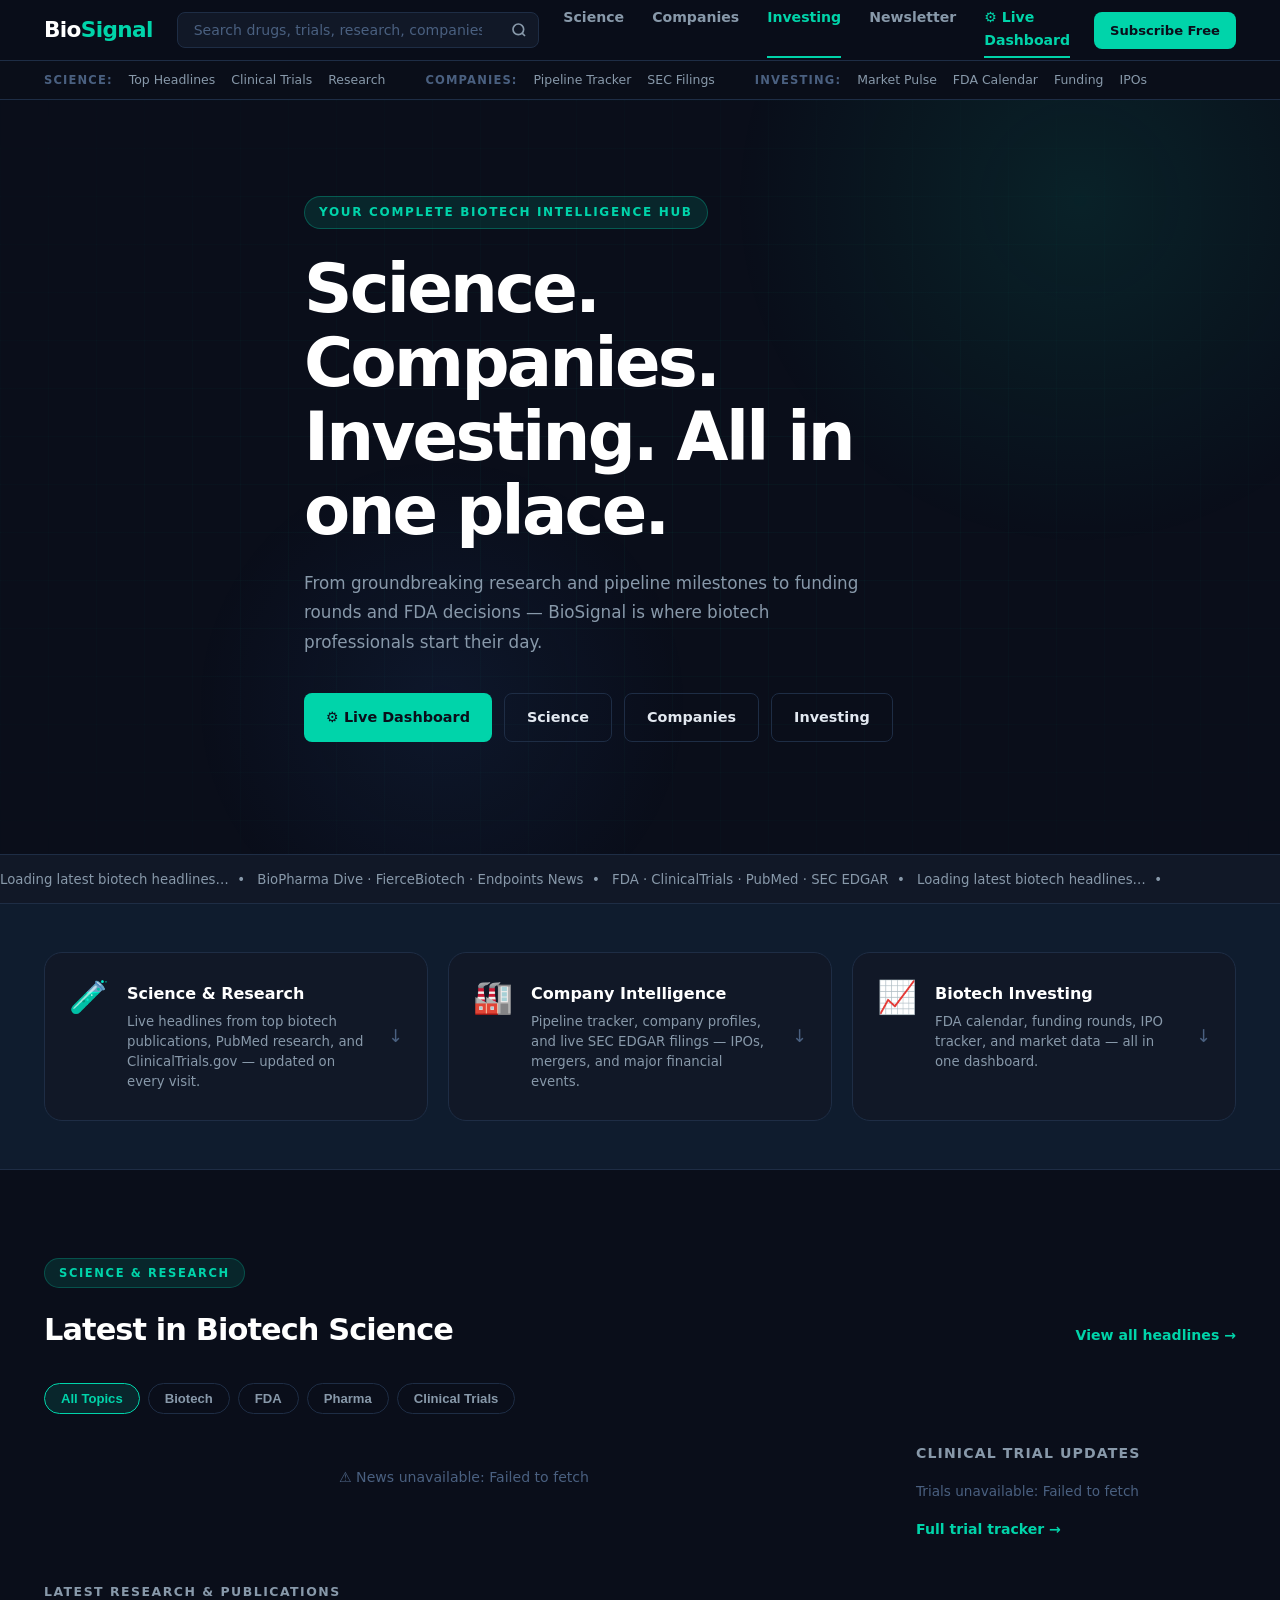
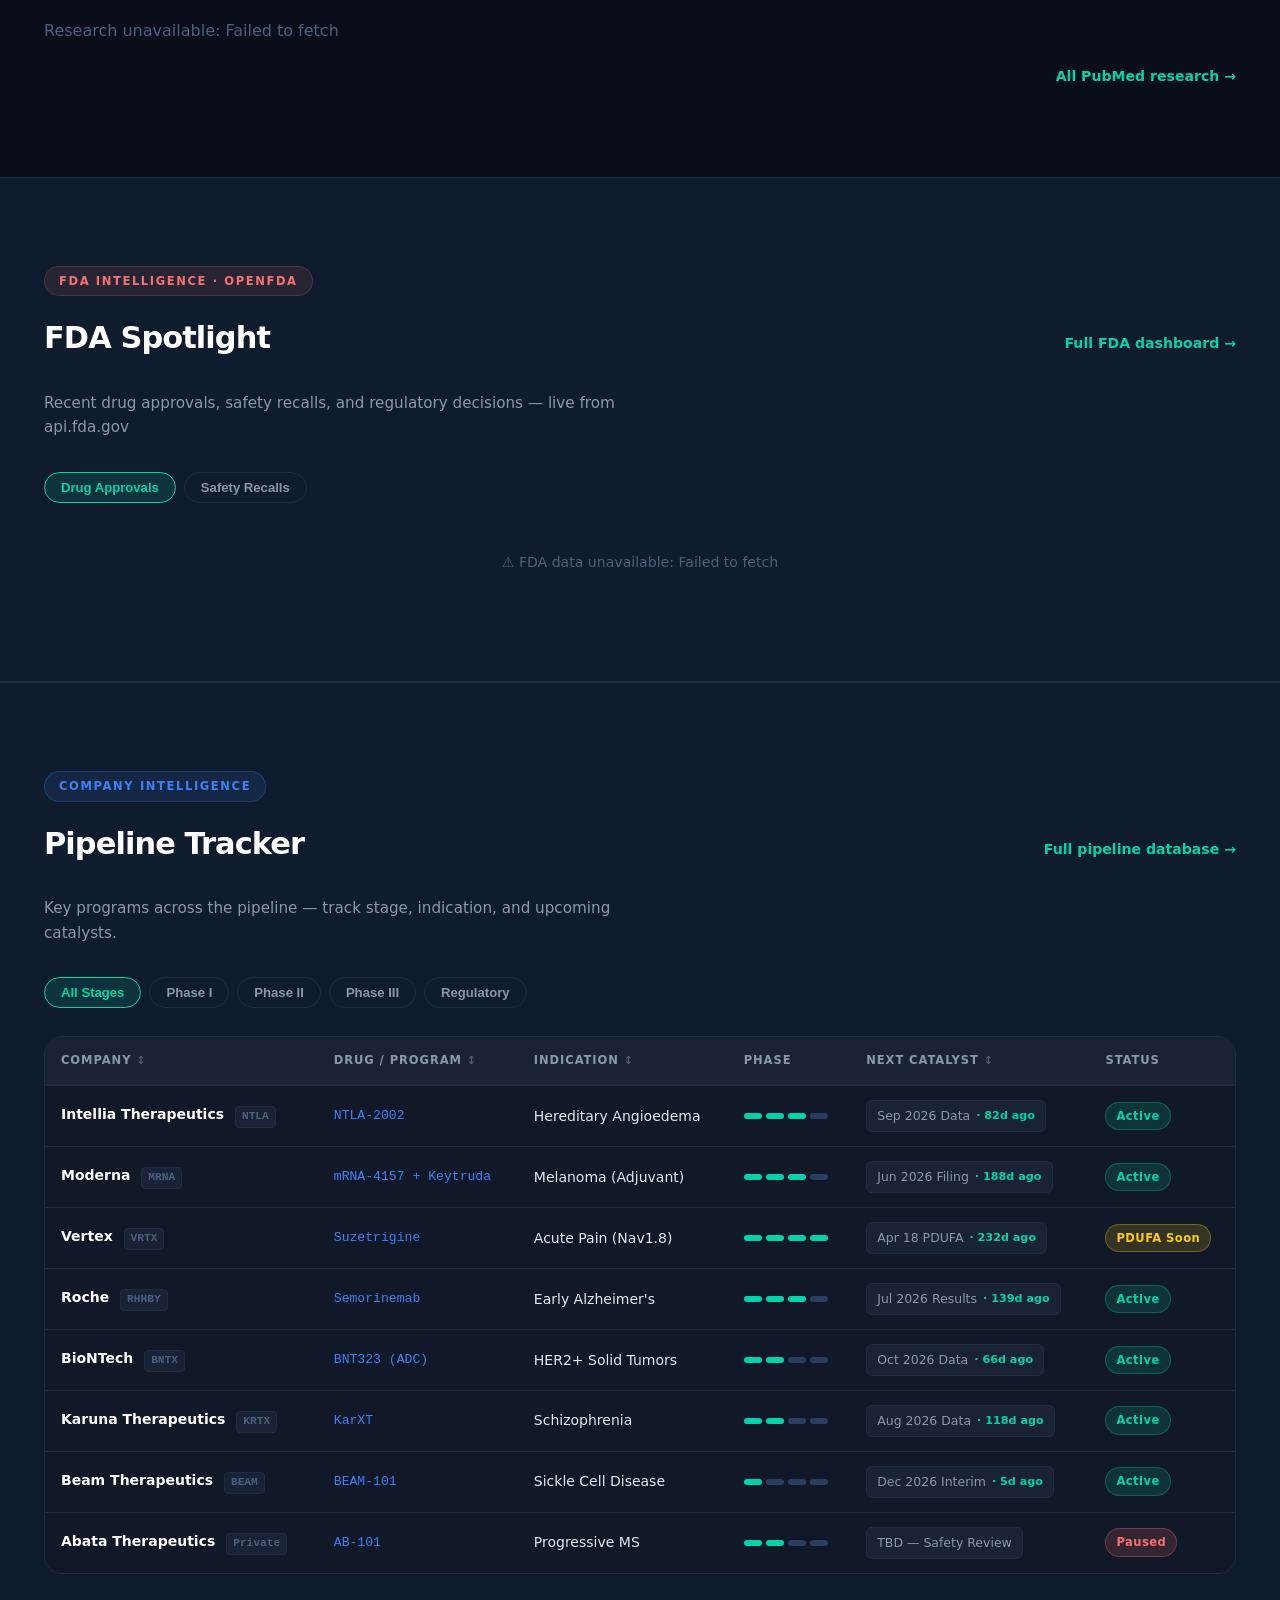
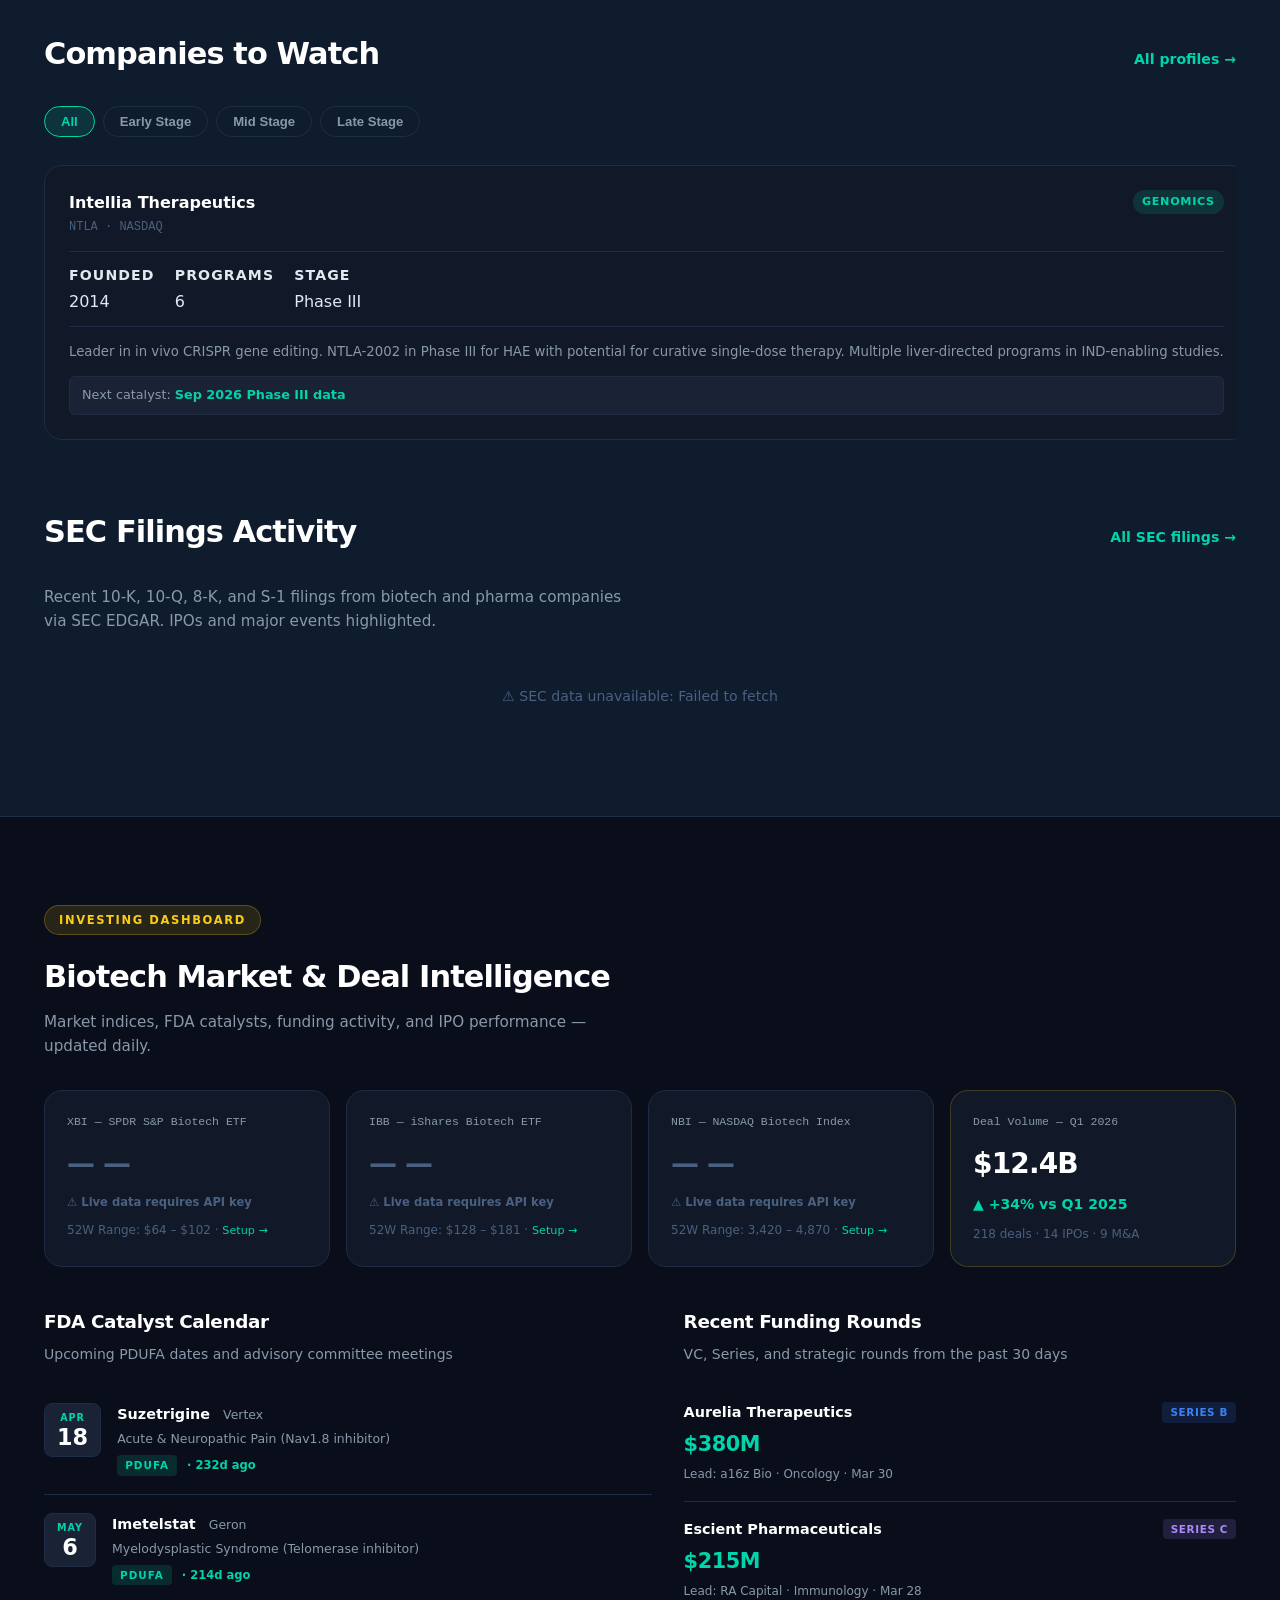
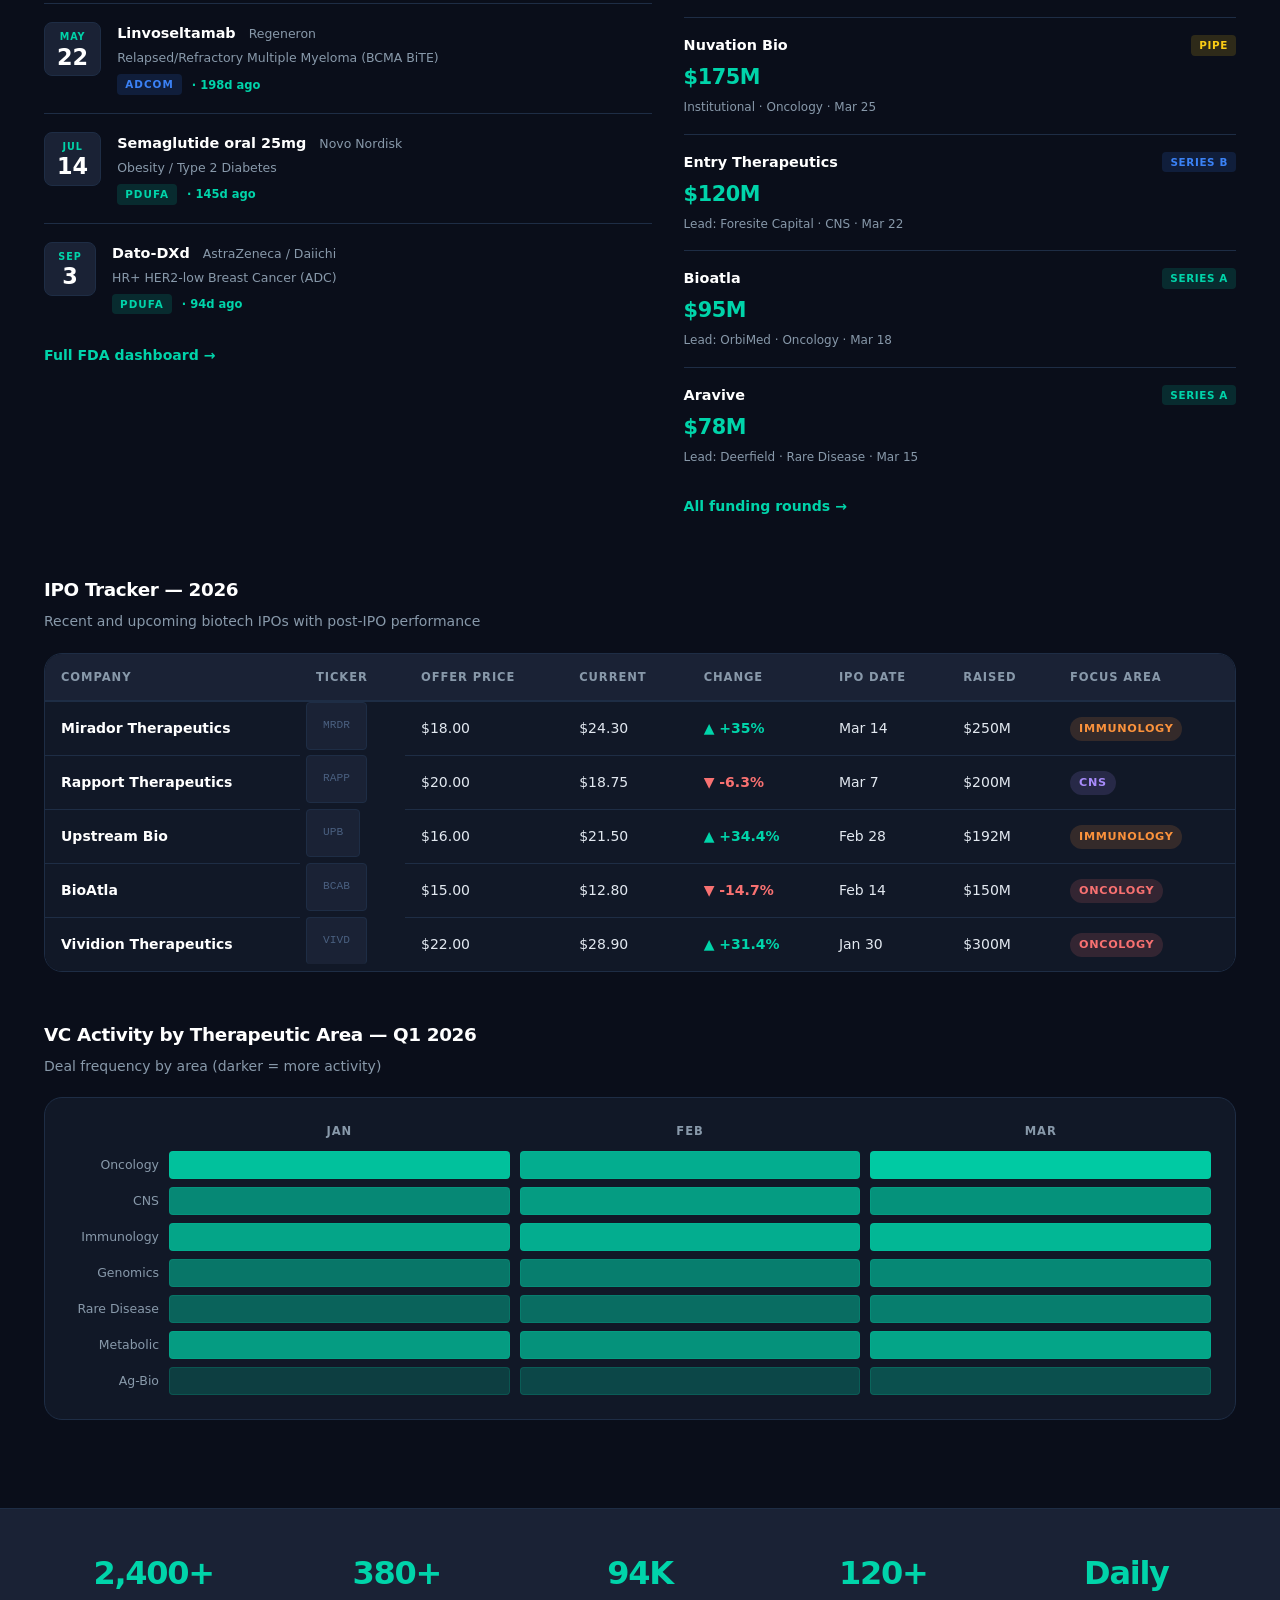
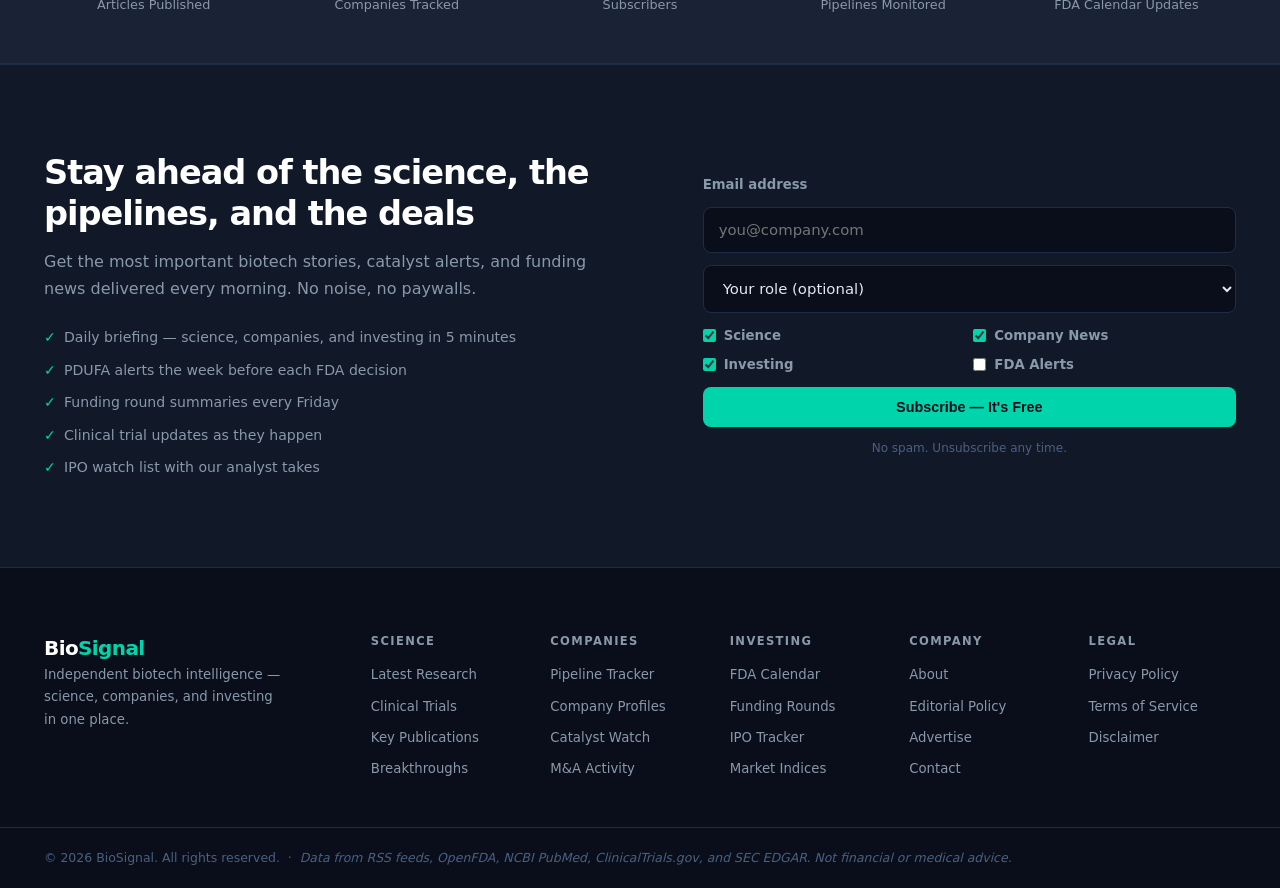
==== index.html @ e0b1eee8 "Initial commit: BioSignal biotech news hub Static site with landing page, category filtering, and li" ====
<!DOCTYPE html>
<html lang="en">
<head>
  <meta charset="UTF-8" />
  <meta name="viewport" content="width=device-width, initial-scale=1.0" />
  <title>BioSignal — Biotech Intelligence Hub</title>
  <link rel="stylesheet" href="styles.css" />
  <link rel="stylesheet" href="dashboard.css" />
</head>
<body>

  <!-- ═══════════════════════════════════════
       HEADER
  ════════════════════════════════════════ -->
  <header class="site-header">
    <div class="container header-primary">
      <a href="#" class="logo">Bio<span>Signal</span></a>
      <!-- Global search bar -->
      <div class="dash-search-wrap" style="max-width:380px; flex:1;">
        <input
          type="search"
          id="hub-search"
          class="dash-search"
          placeholder="Search drugs, trials, research, companies…"
          autocomplete="off"
        />
        <button class="search-btn" id="hub-search-btn" aria-label="Search">
          <svg width="16" height="16" viewBox="0 0 24 24" fill="none" stroke="currentColor" stroke-width="2.5"><circle cx="11" cy="11" r="8"/><line x1="21" y1="21" x2="16.65" y2="16.65"/></svg>
        </button>
      </div>
      <nav class="nav" id="main-nav">
        <a href="#science"    class="nav-link" data-section="science">Science</a>
        <a href="#companies"  class="nav-link" data-section="companies">Companies</a>
        <a href="#investing"  class="nav-link" data-section="investing">Investing</a>
        <a href="#newsletter" class="nav-link">Newsletter</a>
        <a href="dashboard.html" class="nav-link" style="color:var(--accent); border-bottom-color:var(--accent);">&#9881; Live Dashboard</a>
      </nav>
      <a href="#newsletter" class="btn btn-primary btn-sm nav-cta">Subscribe Free</a>
      <button class="nav-toggle" id="nav-toggle" aria-label="Toggle menu">&#9776;</button>
    </div>
    <div class="header-secondary">
      <div class="container header-secondary-inner">
        <div class="sub-links">
          <span class="sub-label">Science:</span>
          <a href="#science-news">Top Headlines</a>
          <a href="#science-trials">Clinical Trials</a>
          <a href="#science-pubs">Research</a>
        </div>
        <div class="sub-links">
          <span class="sub-label">Companies:</span>
          <a href="#pipeline">Pipeline Tracker</a>
          <a href="#sec-activity">SEC Filings</a>
        </div>
        <div class="sub-links">
          <span class="sub-label">Investing:</span>
          <a href="#market">Market Pulse</a>
          <a href="#fda-calendar">FDA Calendar</a>
          <a href="#funding">Funding</a>
          <a href="#ipos">IPOs</a>
        </div>
      </div>
    </div>
  </header>

  <!-- ═══ GLOBAL SEARCH PANEL ═══ -->
  <div class="search-panel hidden" id="hub-search-panel">
    <div class="container">
      <div class="search-panel-header">
        <h2>Results for &ldquo;<span id="hub-search-query"></span>&rdquo;</h2>
        <button class="btn btn-ghost btn-sm" id="hub-search-close">&#10005; Clear</button>
      </div>
      <div class="search-tabs">
        <button class="search-tab active" data-target="hs-news">News <span class="tab-count" id="hs-news-count">–</span></button>
        <button class="search-tab" data-target="hs-fda">FDA <span class="tab-count" id="hs-fda-count">–</span></button>
        <button class="search-tab" data-target="hs-trials">Trials <span class="tab-count" id="hs-trials-count">–</span></button>
      </div>
      <div id="hs-news"   class="search-results-pane"></div>
      <div id="hs-fda"    class="search-results-pane hidden"></div>
      <div id="hs-trials" class="search-results-pane hidden"></div>
      <p style="margin-top:16px; font-size:.78rem; color:var(--text-dark);">
        <a href="dashboard.html" style="color:var(--accent);">Open full dashboard</a> for complete cross-source search including PubMed and SEC EDGAR.
      </p>
    </div>
  </div>

  <!-- ═══════════════════════════════════════
       HERO
  ════════════════════════════════════════ -->
  <section class="hero">
    <div class="container hero-inner">
      <p class="hero-label">Your Complete Biotech Intelligence Hub</p>
      <h1>Science. Companies.<br />Investing. All in one place.</h1>
      <p class="hero-sub">From groundbreaking research and pipeline milestones to funding rounds and FDA decisions — BioSignal is where biotech professionals start their day.</p>
      <div class="hero-actions">
        <a href="dashboard.html" class="btn btn-primary">&#9881; Live Dashboard</a>
        <a href="#science"   class="btn btn-ghost">Science</a>
        <a href="#companies" class="btn btn-ghost">Companies</a>
        <a href="#investing" class="btn btn-ghost">Investing</a>
      </div>
    </div>
    <div class="hero-bg-grid"></div>
  </section>

  <!-- Ticker — populated with live RSS headlines by index.js -->
  <div class="ticker-wrap">
    <div class="ticker-track" id="ticker-track">
      <span>Loading latest biotech headlines&hellip; &nbsp;&bull;&nbsp;</span>
      <span>BioPharma Dive &middot; FierceBiotech &middot; Endpoints News &nbsp;&bull;&nbsp;</span>
      <span>FDA &middot; ClinicalTrials &middot; PubMed &middot; SEC EDGAR &nbsp;&bull;&nbsp;</span>
      <span>Loading latest biotech headlines&hellip; &nbsp;&bull;&nbsp;</span>
    </div>
  </div>

  <!-- Pillar Jump Strip -->
  <section class="pillar-strip">
    <div class="container pillar-grid">
      <a href="#science" class="pillar-card pillar-science">
        <div class="pillar-icon">&#129514;</div>
        <div class="pillar-text">
          <h3>Science &amp; Research</h3>
          <p>Live headlines from top biotech publications, PubMed research, and ClinicalTrials.gov — updated on every visit.</p>
        </div>
        <span class="pillar-arrow">&darr;</span>
      </a>
      <a href="#companies" class="pillar-card pillar-companies">
        <div class="pillar-icon">&#127981;</div>
        <div class="pillar-text">
          <h3>Company Intelligence</h3>
          <p>Pipeline tracker, company profiles, and live SEC EDGAR filings — IPOs, mergers, and major financial events.</p>
        </div>
        <span class="pillar-arrow">&darr;</span>
      </a>
      <a href="#investing" class="pillar-card pillar-investing">
        <div class="pillar-icon">&#128200;</div>
        <div class="pillar-text">
          <h3>Biotech Investing</h3>
          <p>FDA calendar, funding rounds, IPO tracker, and market data — all in one dashboard.</p>
        </div>
        <span class="pillar-arrow">&darr;</span>
      </a>
    </div>
  </section>


  <!-- ═══════════════════════════════════════
       SCIENCE HUB — Live RSS + Trials + PubMed
  ════════════════════════════════════════ -->
  <section class="section section-science" id="science">
    <div class="container">
      <div class="section-badge science-badge">Science &amp; Research</div>
      <div class="section-header-row">
        <h2 class="section-title">Latest in Biotech Science</h2>
        <a href="dashboard.html#rss-section" class="view-all">View all headlines &rarr;</a>
      </div>

      <!-- News topic filter pills -->
      <div class="pill-row" id="hub-rss-pills">
        <button class="cat-pill active" data-topic="all">All Topics</button>
        <button class="cat-pill" data-topic="biotech">Biotech</button>
        <button class="cat-pill" data-topic="fda">FDA</button>
        <button class="cat-pill" data-topic="pharma">Pharma</button>
        <button class="cat-pill" data-topic="trials">Clinical Trials</button>
      </div>

      <!-- Two-col: live news + live trial sidebar -->
      <div class="two-col-layout" id="science-news">

        <!-- Live RSS news cards — populated by index.js -->
        <div class="news-grid science-grid" id="hub-rss-grid">
          <!-- Loading state -->
          <div class="skeleton-card"><div class="skel skel-sm"></div><div class="skel skel-md"></div><div class="skel skel-lg"></div><div class="skel skel-p"></div></div>
          <div class="skeleton-card"><div class="skel skel-sm"></div><div class="skel skel-md"></div><div class="skel skel-lg"></div><div class="skel skel-p"></div></div>
          <div class="skeleton-card"><div class="skel skel-sm"></div><div class="skel skel-md"></div><div class="skel skel-lg"></div><div class="skel skel-p"></div></div>
        </div>

        <!-- Live Clinical Trials sidebar — populated by index.js -->
        <div class="sidebar" id="science-trials">
          <h3 class="sidebar-title">Clinical Trial Updates</h3>
          <div class="trial-timeline" id="hub-trials-list">
            <div style="color:var(--text-dark);font-size:.85rem;padding:12px 0;">Loading trials&hellip;</div>
          </div>
          <a href="dashboard.html#trials-section" class="view-all" style="margin-top:16px; display:inline-block;">Full trial tracker &rarr;</a>
        </div>
      </div>

      <!-- Live PubMed Research Strip — populated by index.js -->
      <div class="subsection-label" id="science-pubs">Latest Research &amp; Publications</div>
      <div class="pub-strip" id="hub-pubmed-strip">
        <div style="color:var(--text-dark);font-size:.85rem;padding:12px 0;">Loading research&hellip;</div>
      </div>
      <div style="text-align:right; margin-top:8px;">
        <a href="dashboard.html#pubmed-section" class="view-all">All PubMed research &rarr;</a>
      </div>

    </div>
  </section>


  <!-- ═══════════════════════════════════════
       FDA SPOTLIGHT — Live OpenFDA
  ════════════════════════════════════════ -->
  <section class="section" id="fda-spotlight" style="background:var(--bg-card3); border-top:1px solid var(--border); border-bottom:1px solid var(--border);">
    <div class="container">
      <div class="section-badge regulatory-badge" style="background:rgba(248,113,113,.1); color:var(--oncology); border:1px solid rgba(248,113,113,.2);">FDA Intelligence &middot; OpenFDA</div>
      <div class="section-header-row">
        <h2 class="section-title">FDA Spotlight</h2>
        <a href="dashboard.html#fda-section" class="view-all">Full FDA dashboard &rarr;</a>
      </div>
      <p class="section-sub">Recent drug approvals, safety recalls, and regulatory decisions — live from api.fda.gov</p>

      <!-- FDA sub-filter pills -->
      <div class="pill-row" id="hub-fda-pills">
        <button class="cat-pill active" data-fdatab="approvals">Drug Approvals</button>
        <button class="cat-pill" data-fdatab="recalls">Safety Recalls</button>
      </div>

      <!-- Live FDA cards — populated by index.js -->
      <div class="news-grid" id="hub-fda-grid" style="grid-template-columns: repeat(auto-fill, minmax(280px,1fr));">
        <div class="skeleton-card"><div class="skel skel-sm"></div><div class="skel skel-md"></div><div class="skel skel-lg"></div><div class="skel skel-p"></div></div>
        <div class="skeleton-card"><div class="skel skel-sm"></div><div class="skel skel-md"></div><div class="skel skel-lg"></div><div class="skel skel-p"></div></div>
        <div class="skeleton-card"><div class="skel skel-sm"></div><div class="skel skel-md"></div><div class="skel skel-lg"></div><div class="skel skel-p"></div></div>
      </div>
    </div>
  </section>


  <!-- ═══════════════════════════════════════
       COMPANY INTELLIGENCE
  ════════════════════════════════════════ -->
  <section class="section section-companies" id="companies">
    <div class="container">
      <div class="section-badge companies-badge">Company Intelligence</div>
      <div class="section-header-row">
        <h2 class="section-title">Pipeline Tracker</h2>
        <a href="#" class="view-all">Full pipeline database &rarr;</a>
      </div>
      <p class="section-sub">Key programs across the pipeline — track stage, indication, and upcoming catalysts.</p>

      <!-- Stage filter -->
      <div class="pill-row" id="stage-pills">
        <button class="cat-pill active" data-stage="all">All Stages</button>
        <button class="cat-pill" data-stage="phase1">Phase I</button>
        <button class="cat-pill" data-stage="phase2">Phase II</button>
        <button class="cat-pill" data-stage="phase3">Phase III</button>
        <button class="cat-pill" data-stage="regulatory">Regulatory</button>
      </div>

      <!-- Pipeline table -->
      <div class="table-wrap" id="pipeline">
        <table class="pipeline-table" id="pipeline-table">
          <thead>
            <tr>
              <th data-col="company">Company <span class="sort-icon">&#8597;</span></th>
              <th data-col="drug">Drug / Program <span class="sort-icon">&#8597;</span></th>
              <th data-col="indication">Indication <span class="sort-icon">&#8597;</span></th>
              <th data-col="phase">Phase</th>
              <th data-col="catalyst">Next Catalyst <span class="sort-icon">&#8597;</span></th>
              <th data-col="status">Status</th>
            </tr>
          </thead>
          <tbody id="pipeline-body">
            <tr data-stage="phase3">
              <td class="td-company">Intellia Therapeutics <span class="ticker-sym">NTLA</span></td>
              <td class="td-drug">NTLA-2002</td>
              <td>Hereditary Angioedema</td>
              <td><div class="phase-pips" data-phase="3"><span></span><span></span><span></span><span class="empty"></span></div></td>
              <td><div class="catalyst-chip" data-pdufa="2026-09-15">Sep 2026 Data <span class="countdown-label"></span></div></td>
              <td><span class="status-pill status-active">Active</span></td>
            </tr>
            <tr data-stage="phase3">
              <td class="td-company">Moderna <span class="ticker-sym">MRNA</span></td>
              <td class="td-drug">mRNA-4157 + Keytruda</td>
              <td>Melanoma (Adjuvant)</td>
              <td><div class="phase-pips" data-phase="3"><span></span><span></span><span></span><span class="empty"></span></div></td>
              <td><div class="catalyst-chip" data-pdufa="2026-06-01">Jun 2026 Filing <span class="countdown-label"></span></div></td>
              <td><span class="status-pill status-active">Active</span></td>
            </tr>
            <tr data-stage="regulatory">
              <td class="td-company">Vertex <span class="ticker-sym">VRTX</span></td>
              <td class="td-drug">Suzetrigine</td>
              <td>Acute Pain (Nav1.8)</td>
              <td><div class="phase-pips" data-phase="4"><span></span><span></span><span></span><span></span></div></td>
              <td><div class="catalyst-chip" data-pdufa="2026-04-18">Apr 18 PDUFA <span class="countdown-label"></span></div></td>
              <td><span class="status-pill status-watch">PDUFA Soon</span></td>
            </tr>
            <tr data-stage="phase3">
              <td class="td-company">Roche <span class="ticker-sym">RHHBY</span></td>
              <td class="td-drug">Semorinemab</td>
              <td>Early Alzheimer's</td>
              <td><div class="phase-pips" data-phase="3"><span></span><span></span><span></span><span class="empty"></span></div></td>
              <td><div class="catalyst-chip" data-pdufa="2026-07-20">Jul 2026 Results <span class="countdown-label"></span></div></td>
              <td><span class="status-pill status-active">Active</span></td>
            </tr>
            <tr data-stage="phase2">
              <td class="td-company">BioNTech <span class="ticker-sym">BNTX</span></td>
              <td class="td-drug">BNT323 (ADC)</td>
              <td>HER2+ Solid Tumors</td>
              <td><div class="phase-pips" data-phase="2"><span></span><span></span><span class="empty"></span><span class="empty"></span></div></td>
              <td><div class="catalyst-chip" data-pdufa="2026-10-01">Oct 2026 Data <span class="countdown-label"></span></div></td>
              <td><span class="status-pill status-active">Active</span></td>
            </tr>
            <tr data-stage="phase2">
              <td class="td-company">Karuna Therapeutics <span class="ticker-sym">KRTX</span></td>
              <td class="td-drug">KarXT</td>
              <td>Schizophrenia</td>
              <td><div class="phase-pips" data-phase="2"><span></span><span></span><span class="empty"></span><span class="empty"></span></div></td>
              <td><div class="catalyst-chip" data-pdufa="2026-08-10">Aug 2026 Data <span class="countdown-label"></span></div></td>
              <td><span class="status-pill status-active">Active</span></td>
            </tr>
            <tr data-stage="phase1">
              <td class="td-company">Beam Therapeutics <span class="ticker-sym">BEAM</span></td>
              <td class="td-drug">BEAM-101</td>
              <td>Sickle Cell Disease</td>
              <td><div class="phase-pips" data-phase="1"><span></span><span class="empty"></span><span class="empty"></span><span class="empty"></span></div></td>
              <td><div class="catalyst-chip" data-pdufa="2026-12-01">Dec 2026 Interim <span class="countdown-label"></span></div></td>
              <td><span class="status-pill status-active">Active</span></td>
            </tr>
            <tr data-stage="phase2">
              <td class="td-company">Abata Therapeutics <span class="ticker-sym">Private</span></td>
              <td class="td-drug">AB-101</td>
              <td>Progressive MS</td>
              <td><div class="phase-pips" data-phase="2"><span></span><span></span><span class="empty"></span><span class="empty"></span></div></td>
              <td><div class="catalyst-chip">TBD — Safety Review</div></td>
              <td><span class="status-pill status-halted">Paused</span></td>
            </tr>
          </tbody>
        </table>
      </div>

      <!-- Company Profile Cards -->
      <div class="section-header-row" style="margin-top:56px;" id="company-cards">
        <h2 class="section-title">Companies to Watch</h2>
        <a href="#" class="view-all">All profiles &rarr;</a>
      </div>

      <div class="pill-row" id="company-stage-pills">
        <button class="cat-pill active" data-stage="all">All</button>
        <button class="cat-pill" data-stage="early">Early Stage</button>
        <button class="cat-pill" data-stage="mid">Mid Stage</button>
        <button class="cat-pill" data-stage="late">Late Stage</button>
      </div>

      <div class="scroll-strip" id="company-strip">

        <div class="company-card" data-stage="late">
          <div class="company-card-top">
            <div>
              <div class="company-name">Intellia Therapeutics</div>
              <div class="company-ticker">NTLA &middot; NASDAQ</div>
            </div>
            <span class="cat-badge genomics">Genomics</span>
          </div>
          <div class="company-meta-row">
            <span class="company-meta-item"><span class="meta-label">Founded</span>2014</span>
            <span class="company-meta-item"><span class="meta-label">Programs</span>6</span>
            <span class="company-meta-item"><span class="meta-label">Stage</span>Phase III</span>
          </div>
          <p class="company-desc">Leader in in vivo CRISPR gene editing. NTLA-2002 in Phase III for HAE with potential for curative single-dose therapy. Multiple liver-directed programs in IND-enabling studies.</p>
          <div class="company-catalyst">Next catalyst: <strong>Sep 2026 Phase III data</strong></div>
        </div>

        <div class="company-card" data-stage="late">
          <div class="company-card-top">
            <div>
              <div class="company-name">Beam Therapeutics</div>
              <div class="company-ticker">BEAM &middot; NASDAQ</div>
            </div>
            <span class="cat-badge genomics">Genomics</span>
          </div>
          <div class="company-meta-row">
            <span class="company-meta-item"><span class="meta-label">Founded</span>2017</span>
            <span class="company-meta-item"><span class="meta-label">Programs</span>8</span>
            <span class="company-meta-item"><span class="meta-label">Stage</span>Phase I/II</span>
          </div>
          <p class="company-desc">Pioneering base editing and prime editing for genetic diseases. BEAM-101 showing early signal in sickle cell. Broad portfolio spanning haematology, liver disease, and oncology.</p>
          <div class="company-catalyst">Next catalyst: <strong>Dec 2026 interim data</strong></div>
        </div>

        <div class="company-card" data-stage="mid">
          <div class="company-card-top">
            <div>
              <div class="company-name">Relay Therapeutics</div>
              <div class="company-ticker">RLAY &middot; NASDAQ</div>
            </div>
            <span class="cat-badge oncology">Oncology</span>
          </div>
          <div class="company-meta-row">
            <span class="company-meta-item"><span class="meta-label">Founded</span>2016</span>
            <span class="company-meta-item"><span class="meta-label">Programs</span>5</span>
            <span class="company-meta-item"><span class="meta-label">Stage</span>Phase II</span>
          </div>
          <p class="company-desc">Motion-based drug design platform targeting conformational flexibility of proteins. Lead PI3Kα mutant inhibitor (RLY-2608) showing differentiated efficacy vs. alpelisib in breast cancer.</p>
          <div class="company-catalyst">Next catalyst: <strong>H2 2026 Phase II update</strong></div>
        </div>

        <div class="company-card" data-stage="early">
          <div class="company-card-top">
            <div>
              <div class="company-name">Recursion Pharmaceuticals</div>
              <div class="company-ticker">RXRX &middot; NASDAQ</div>
            </div>
            <span class="cat-badge regulatory">AI-Bio</span>
          </div>
          <div class="company-meta-row">
            <span class="company-meta-item"><span class="meta-label">Founded</span>2013</span>
            <span class="company-meta-item"><span class="meta-label">Programs</span>10+</span>
            <span class="company-meta-item"><span class="meta-label">Stage</span>Phase I/II</span>
          </div>
          <p class="company-desc">AI-native drug discovery using phenomics and foundation models. Partners with Nvidia and Bayer. Growing pipeline of AI-generated NMEs entering first-in-human studies across rare diseases.</p>
          <div class="company-catalyst">Next catalyst: <strong>Q3 2026 Phase I results</strong></div>
        </div>

        <div class="company-card" data-stage="mid">
          <div class="company-card-top">
            <div>
              <div class="company-name">Protagonist Therapeutics</div>
              <div class="company-ticker">PTGX &middot; NASDAQ</div>
            </div>
            <span class="cat-badge immunology">Immunology</span>
          </div>
          <div class="company-meta-row">
            <span class="company-meta-item"><span class="meta-label">Founded</span>2006</span>
            <span class="company-meta-item"><span class="meta-label">Programs</span>4</span>
            <span class="company-meta-item"><span class="meta-label">Stage</span>Phase II/III</span>
          </div>
          <p class="company-desc">Peptide-based medicines for blood and GI disorders. Rusfertide (hepcidin mimetic) in Phase III for polycythemia vera with a clean safety profile vs. ruxolitinib.</p>
          <div class="company-catalyst">Next catalyst: <strong>H1 2026 pivotal readout</strong></div>
        </div>

        <div class="company-card" data-stage="early">
          <div class="company-card-top">
            <div>
              <div class="company-name">Entry Therapeutics</div>
              <div class="company-ticker">Private</div>
            </div>
            <span class="cat-badge cns">CNS</span>
          </div>
          <div class="company-meta-row">
            <span class="company-meta-item"><span class="meta-label">Founded</span>2021</span>
            <span class="company-meta-item"><span class="meta-label">Programs</span>3</span>
            <span class="company-meta-item"><span class="meta-label">Stage</span>Phase I</span>
          </div>
          <p class="company-desc">Targeting neuroinflammation via microglial reprogramming. Lead compound ET-101 entering IND with $120M Series B. Compelling preclinical data in ALS and frontotemporal dementia models.</p>
          <div class="company-catalyst">Next catalyst: <strong>Q4 2026 Phase I initiation</strong></div>
        </div>

      </div>

      <!-- ── SEC Activity — Live EDGAR data ── -->
      <div class="section-header-row" style="margin-top:56px;" id="sec-activity">
        <h2 class="section-title">SEC Filings Activity</h2>
        <a href="dashboard.html#sec-section" class="view-all">All SEC filings &rarr;</a>
      </div>
      <p class="section-sub">Recent 10-K, 10-Q, 8-K, and S-1 filings from biotech and pharma companies via SEC EDGAR. IPOs and major events highlighted.</p>

      <!-- Live SEC cards — populated by index.js -->
      <div class="news-grid" id="hub-sec-grid" style="grid-template-columns:repeat(auto-fill,minmax(270px,1fr)); margin-top:20px;">
        <div class="skeleton-card"><div class="skel skel-sm"></div><div class="skel skel-md"></div><div class="skel skel-lg"></div><div class="skel skel-p"></div></div>
        <div class="skeleton-card"><div class="skel skel-sm"></div><div class="skel skel-md"></div><div class="skel skel-lg"></div><div class="skel skel-p"></div></div>
        <div class="skeleton-card"><div class="skel skel-sm"></div><div class="skel skel-md"></div><div class="skel skel-lg"></div><div class="skel skel-p"></div></div>
      </div>

    </div>
  </section>


  <!-- ═══════════════════════════════════════
       INVESTING DASHBOARD
  ════════════════════════════════════════ -->
  <section class="section section-investing" id="investing">
    <div class="container">
      <div class="section-badge investing-badge">Investing Dashboard</div>
      <h2 class="section-title">Biotech Market &amp; Deal Intelligence</h2>
      <p class="section-sub">Market indices, FDA catalysts, funding activity, and IPO performance — updated daily.</p>

      <!-- Market Tiles
           ⚠️ PLACEHOLDER — prices are static. Connect Alpha Vantage or Finnhub in biosignal-data.js to enable live data. -->
      <div class="market-tiles" id="market">
        <div class="market-tile" data-change="+0">
          <div class="tile-ticker">XBI — SPDR S&P Biotech ETF</div>
          <div class="tile-price" style="color:var(--text-dark);">— —</div>
          <div class="tile-change" style="color:var(--text-dark); font-size:.72rem;">&#9888; Live data requires API key</div>
          <div class="tile-note">52W Range: $64 – $102 &middot; <a href="dashboard.html#market-section" style="color:var(--accent);font-size:.7rem;">Setup →</a></div>
        </div>
        <div class="market-tile" data-change="+0">
          <div class="tile-ticker">IBB — iShares Biotech ETF</div>
          <div class="tile-price" style="color:var(--text-dark);">— —</div>
          <div class="tile-change" style="color:var(--text-dark); font-size:.72rem;">&#9888; Live data requires API key</div>
          <div class="tile-note">52W Range: $128 – $181 &middot; <a href="dashboard.html#market-section" style="color:var(--accent);font-size:.7rem;">Setup →</a></div>
        </div>
        <div class="market-tile" data-change="+0">
          <div class="tile-ticker">NBI — NASDAQ Biotech Index</div>
          <div class="tile-price" style="color:var(--text-dark);">— —</div>
          <div class="tile-change" style="color:var(--text-dark); font-size:.72rem;">&#9888; Live data requires API key</div>
          <div class="tile-note">52W Range: 3,420 – 4,870 &middot; <a href="dashboard.html#market-section" style="color:var(--accent);font-size:.7rem;">Setup →</a></div>
        </div>
        <div class="market-tile market-tile-deals">
          <div class="tile-ticker">Deal Volume — Q1 2026</div>
          <div class="tile-price">$12.4B</div>
          <div class="tile-change positive">&#9650; +34% vs Q1 2025</div>
          <div class="tile-note">218 deals &middot; 14 IPOs &middot; 9 M&amp;A</div>
        </div>
      </div>

      <!-- FDA Calendar + Funding split -->
      <div class="dashboard-split">

        <!-- FDA Calendar -->
        <div class="fda-calendar-wrap" id="fda-calendar">
          <h3 class="subsection-title">FDA Catalyst Calendar</h3>
          <p class="subsection-sub">Upcoming PDUFA dates and advisory committee meetings</p>
          <div class="fda-list">

            <div class="fda-entry" data-pdufa="2026-04-18">
              <div class="date-block">
                <span class="date-month">APR</span>
                <span class="date-day">18</span>
              </div>
              <div class="fda-entry-body">
                <div class="fda-drug">Suzetrigine <span class="fda-company">Vertex</span></div>
                <div class="fda-indication">Acute &amp; Neuropathic Pain (Nav1.8 inhibitor)</div>
                <div class="fda-type-row"><span class="fda-type-badge pdufa">PDUFA</span><span class="countdown-label fda-countdown"></span></div>
              </div>
            </div>

            <div class="fda-entry" data-pdufa="2026-05-06">
              <div class="date-block">
                <span class="date-month">MAY</span>
                <span class="date-day">6</span>
              </div>
              <div class="fda-entry-body">
                <div class="fda-drug">Imetelstat <span class="fda-company">Geron</span></div>
                <div class="fda-indication">Myelodysplastic Syndrome (Telomerase inhibitor)</div>
                <div class="fda-type-row"><span class="fda-type-badge pdufa">PDUFA</span><span class="countdown-label fda-countdown"></span></div>
              </div>
            </div>

            <div class="fda-entry" data-pdufa="2026-05-22">
              <div class="date-block">
                <span class="date-month">MAY</span>
                <span class="date-day">22</span>
              </div>
              <div class="fda-entry-body">
                <div class="fda-drug">Linvoseltamab <span class="fda-company">Regeneron</span></div>
                <div class="fda-indication">Relapsed/Refractory Multiple Myeloma (BCMA BiTE)</div>
                <div class="fda-type-row"><span class="fda-type-badge adcom">AdCom</span><span class="countdown-label fda-countdown"></span></div>
              </div>
            </div>

            <div class="fda-entry" data-pdufa="2026-07-14">
              <div class="date-block">
                <span class="date-month">JUL</span>
                <span class="date-day">14</span>
              </div>
              <div class="fda-entry-body">
                <div class="fda-drug">Semaglutide oral 25mg <span class="fda-company">Novo Nordisk</span></div>
                <div class="fda-indication">Obesity / Type 2 Diabetes</div>
                <div class="fda-type-row"><span class="fda-type-badge pdufa">PDUFA</span><span class="countdown-label fda-countdown"></span></div>
              </div>
            </div>

            <div class="fda-entry" data-pdufa="2026-09-03">
              <div class="date-block">
                <span class="date-month">SEP</span>
                <span class="date-day">3</span>
              </div>
              <div class="fda-entry-body">
                <div class="fda-drug">Dato-DXd <span class="fda-company">AstraZeneca / Daiichi</span></div>
                <div class="fda-indication">HR+ HER2-low Breast Cancer (ADC)</div>
                <div class="fda-type-row"><span class="fda-type-badge pdufa">PDUFA</span><span class="countdown-label fda-countdown"></span></div>
              </div>
            </div>

          </div>
          <a href="dashboard.html#fda-section" class="view-all" style="margin-top:12px; display:inline-block;">Full FDA dashboard &rarr;</a>
        </div>

        <!-- Funding Rounds -->
        <div id="funding">
          <h3 class="subsection-title">Recent Funding Rounds</h3>
          <p class="subsection-sub">VC, Series, and strategic rounds from the past 30 days</p>
          <div class="funding-feed">

            <div class="funding-entry">
              <div class="funding-header">
                <div class="funding-company">Aurelia Therapeutics</div>
                <span class="round-badge series-b">Series B</span>
              </div>
              <div class="funding-amount">$380M</div>
              <div class="funding-meta">Lead: a16z Bio &middot; Oncology &middot; Mar 30</div>
            </div>

            <div class="funding-entry">
              <div class="funding-header">
                <div class="funding-company">Escient Pharmaceuticals</div>
                <span class="round-badge series-c">Series C</span>
              </div>
              <div class="funding-amount">$215M</div>
              <div class="funding-meta">Lead: RA Capital &middot; Immunology &middot; Mar 28</div>
            </div>

            <div class="funding-entry">
              <div class="funding-header">
                <div class="funding-company">Nuvation Bio</div>
                <span class="round-badge pipe">PIPE</span>
              </div>
              <div class="funding-amount">$175M</div>
              <div class="funding-meta">Institutional &middot; Oncology &middot; Mar 25</div>
            </div>

            <div class="funding-entry">
              <div class="funding-header">
                <div class="funding-company">Entry Therapeutics</div>
                <span class="round-badge series-b">Series B</span>
              </div>
              <div class="funding-amount">$120M</div>
              <div class="funding-meta">Lead: Foresite Capital &middot; CNS &middot; Mar 22</div>
            </div>

            <div class="funding-entry">
              <div class="funding-header">
                <div class="funding-company">Bioatla</div>
                <span class="round-badge series-a">Series A</span>
              </div>
              <div class="funding-amount">$95M</div>
              <div class="funding-meta">Lead: OrbiMed &middot; Oncology &middot; Mar 18</div>
            </div>

            <div class="funding-entry">
              <div class="funding-header">
                <div class="funding-company">Aravive</div>
                <span class="round-badge series-a">Series A</span>
              </div>
              <div class="funding-amount">$78M</div>
              <div class="funding-meta">Lead: Deerfield &middot; Rare Disease &middot; Mar 15</div>
            </div>

          </div>
          <a href="#" class="view-all" style="margin-top:12px; display:inline-block;">All funding rounds &rarr;</a>
        </div>
      </div>

      <!-- IPO Tracker -->
      <h3 class="subsection-title" style="margin-top:56px;" id="ipos">IPO Tracker — 2026</h3>
      <p class="subsection-sub">Recent and upcoming biotech IPOs with post-IPO performance</p>
      <div class="table-wrap">
        <table class="pipeline-table ipo-table">
          <thead>
            <tr>
              <th>Company</th>
              <th>Ticker</th>
              <th>Offer Price</th>
              <th>Current</th>
              <th>Change</th>
              <th>IPO Date</th>
              <th>Raised</th>
              <th>Focus Area</th>
            </tr>
          </thead>
          <tbody>
            <tr>
              <td class="td-company">Mirador Therapeutics</td>
              <td class="ticker-sym">MRDR</td>
              <td>$18.00</td>
              <td>$24.30</td>
              <td class="positive">&#9650; +35%</td>
              <td>Mar 14</td>
              <td>$250M</td>
              <td><span class="cat-badge immunology">Immunology</span></td>
            </tr>
            <tr>
              <td class="td-company">Rapport Therapeutics</td>
              <td class="ticker-sym">RAPP</td>
              <td>$20.00</td>
              <td>$18.75</td>
              <td class="negative">&#9660; -6.3%</td>
              <td>Mar 7</td>
              <td>$200M</td>
              <td><span class="cat-badge cns">CNS</span></td>
            </tr>
            <tr>
              <td class="td-company">Upstream Bio</td>
              <td class="ticker-sym">UPB</td>
              <td>$16.00</td>
              <td>$21.50</td>
              <td class="positive">&#9650; +34.4%</td>
              <td>Feb 28</td>
              <td>$192M</td>
              <td><span class="cat-badge immunology">Immunology</span></td>
            </tr>
            <tr>
              <td class="td-company">BioAtla</td>
              <td class="ticker-sym">BCAB</td>
              <td>$15.00</td>
              <td>$12.80</td>
              <td class="negative">&#9660; -14.7%</td>
              <td>Feb 14</td>
              <td>$150M</td>
              <td><span class="cat-badge oncology">Oncology</span></td>
            </tr>
            <tr>
              <td class="td-company">Vividion Therapeutics</td>
              <td class="ticker-sym">VIVD</td>
              <td>$22.00</td>
              <td>$28.90</td>
              <td class="positive">&#9650; +31.4%</td>
              <td>Jan 30</td>
              <td>$300M</td>
              <td><span class="cat-badge oncology">Oncology</span></td>
            </tr>
          </tbody>
        </table>
      </div>

      <!-- VC Heatmap -->
      <h3 class="subsection-title" style="margin-top:48px;">VC Activity by Therapeutic Area — Q1 2026</h3>
      <p class="subsection-sub">Deal frequency by area (darker = more activity)</p>
      <div class="heatmap-wrap">
        <div class="heatmap-labels">
          <span>Jan</span><span>Feb</span><span>Mar</span>
        </div>
        <div class="heatmap-grid">
          <div class="heatmap-row">
            <span class="heatmap-label">Oncology</span>
            <div class="heatmap-cell" data-intensity="0.9" title="Oncology — Jan: 28 deals"></div>
            <div class="heatmap-cell" data-intensity="0.8" title="Oncology — Feb: 24 deals"></div>
            <div class="heatmap-cell" data-intensity="0.95" title="Oncology — Mar: 31 deals"></div>
          </div>
          <div class="heatmap-row">
            <span class="heatmap-label">CNS</span>
            <div class="heatmap-cell" data-intensity="0.6" title="CNS — Jan: 14 deals"></div>
            <div class="heatmap-cell" data-intensity="0.7" title="CNS — Feb: 18 deals"></div>
            <div class="heatmap-cell" data-intensity="0.65" title="CNS — Mar: 16 deals"></div>
          </div>
          <div class="heatmap-row">
            <span class="heatmap-label">Immunology</span>
            <div class="heatmap-cell" data-intensity="0.75" title="Immunology — Jan: 20 deals"></div>
            <div class="heatmap-cell" data-intensity="0.8" title="Immunology — Feb: 22 deals"></div>
            <div class="heatmap-cell" data-intensity="0.85" title="Immunology — Mar: 25 deals"></div>
          </div>
          <div class="heatmap-row">
            <span class="heatmap-label">Genomics</span>
            <div class="heatmap-cell" data-intensity="0.5" title="Genomics — Jan: 10 deals"></div>
            <div class="heatmap-cell" data-intensity="0.55" title="Genomics — Feb: 12 deals"></div>
            <div class="heatmap-cell" data-intensity="0.6" title="Genomics — Mar: 14 deals"></div>
          </div>
          <div class="heatmap-row">
            <span class="heatmap-label">Rare Disease</span>
            <div class="heatmap-cell" data-intensity="0.4" title="Rare — Jan: 8 deals"></div>
            <div class="heatmap-cell" data-intensity="0.45" title="Rare — Feb: 9 deals"></div>
            <div class="heatmap-cell" data-intensity="0.55" title="Rare — Mar: 12 deals"></div>
          </div>
          <div class="heatmap-row">
            <span class="heatmap-label">Metabolic</span>
            <div class="heatmap-cell" data-intensity="0.7" title="Metabolic — Jan: 18 deals"></div>
            <div class="heatmap-cell" data-intensity="0.65" title="Metabolic — Feb: 16 deals"></div>
            <div class="heatmap-cell" data-intensity="0.75" title="Metabolic — Mar: 20 deals"></div>
          </div>
          <div class="heatmap-row">
            <span class="heatmap-label">Ag-Bio</span>
            <div class="heatmap-cell" data-intensity="0.2" title="Ag-Bio — Jan: 4 deals"></div>
            <div class="heatmap-cell" data-intensity="0.25" title="Ag-Bio — Feb: 5 deals"></div>
            <div class="heatmap-cell" data-intensity="0.3" title="Ag-Bio — Mar: 6 deals"></div>
          </div>
        </div>
      </div>

    </div>
  </section>


  <!-- ═══════════════════════════════════════
       STATS BAR
  ════════════════════════════════════════ -->
  <section class="stats-bar">
    <div class="container stats-inner">
      <div class="stat">
        <span class="stat-number">2,400+</span>
        <span class="stat-label">Articles Published</span>
      </div>
      <div class="stat">
        <span class="stat-number">380+</span>
        <span class="stat-label">Companies Tracked</span>
      </div>
      <div class="stat">
        <span class="stat-number">94K</span>
        <span class="stat-label">Subscribers</span>
      </div>
      <div class="stat">
        <span class="stat-number">120+</span>
        <span class="stat-label">Pipelines Monitored</span>
      </div>
      <div class="stat">
        <span class="stat-number">Daily</span>
        <span class="stat-label">FDA Calendar Updates</span>
      </div>
    </div>
  </section>


  <!-- ═══════════════════════════════════════
       NEWSLETTER
  ════════════════════════════════════════ -->
  <section class="newsletter section" id="newsletter">
    <div class="container newsletter-inner">
      <div class="newsletter-text">
        <h2>Stay ahead of the science, the pipelines, and the deals</h2>
        <p>Get the most important biotech stories, catalyst alerts, and funding news delivered every morning. No noise, no paywalls.</p>
        <ul class="newsletter-perks">
          <li>Daily briefing — science, companies, and investing in 5 minutes</li>
          <li>PDUFA alerts the week before each FDA decision</li>
          <li>Funding round summaries every Friday</li>
          <li>Clinical trial updates as they happen</li>
          <li>IPO watch list with our analyst takes</li>
        </ul>
      </div>
      <form class="newsletter-form" onsubmit="handleSubscribe(event)">
        <label for="email">Email address</label>
        <input type="email" id="email" placeholder="you@company.com" required />
        <select id="role">
          <option value="" disabled selected>Your role (optional)</option>
          <option>Scientist / Researcher</option>
          <option>Investor / VC / Analyst</option>
          <option>Physician / Clinician</option>
          <option>Biotech Executive</option>
          <option>Student</option>
          <option>Journalist / Writer</option>
        </select>
        <div class="interest-grid">
          <label class="interest-check"><input type="checkbox" checked /> Science</label>
          <label class="interest-check"><input type="checkbox" checked /> Company News</label>
          <label class="interest-check"><input type="checkbox" checked /> Investing</label>
          <label class="interest-check"><input type="checkbox" /> FDA Alerts</label>
        </div>
        <button type="submit" class="btn btn-primary btn-full">Subscribe — It's Free</button>
        <p class="form-note">No spam. Unsubscribe any time.</p>
        <div class="success-msg" id="success-msg">You're subscribed! Check your inbox for a confirmation.</div>
      </form>
    </div>
  </section>


  <!-- ═══════════════════════════════════════
       FOOTER
  ════════════════════════════════════════ -->
  <footer class="site-footer">
    <div class="container footer-inner">
      <div class="footer-brand">
        <a href="#" class="logo">Bio<span>Signal</span></a>
        <p>Independent biotech intelligence — science, companies, and investing in one place.</p>
      </div>
      <div class="footer-col">
        <h4>Science</h4>
        <a href="#">Latest Research</a>
        <a href="#">Clinical Trials</a>
        <a href="#">Key Publications</a>
        <a href="#">Breakthroughs</a>
      </div>
      <div class="footer-col">
        <h4>Companies</h4>
        <a href="#">Pipeline Tracker</a>
        <a href="#">Company Profiles</a>
        <a href="#">Catalyst Watch</a>
        <a href="#">M&amp;A Activity</a>
      </div>
      <div class="footer-col">
        <h4>Investing</h4>
        <a href="#">FDA Calendar</a>
        <a href="#">Funding Rounds</a>
        <a href="#">IPO Tracker</a>
        <a href="#">Market Indices</a>
      </div>
      <div class="footer-col">
        <h4>Company</h4>
        <a href="#">About</a>
        <a href="#">Editorial Policy</a>
        <a href="#">Advertise</a>
        <a href="#">Contact</a>
      </div>
      <div class="footer-col">
        <h4>Legal</h4>
        <a href="#">Privacy Policy</a>
        <a href="#">Terms of Service</a>
        <a href="#">Disclaimer</a>
      </div>
    </div>
    <div class="footer-bottom">
      <div class="container">
        <p>&copy; 2026 BioSignal. All rights reserved. &nbsp;&middot;&nbsp; <em>Data from RSS feeds, OpenFDA, NCBI PubMed, ClinicalTrials.gov, and SEC EDGAR. Not financial or medical advice.</em></p>
      </div>
    </div>
  </footer>

  <script src="biosignal-data.js"></script>
  <script src="app.js"></script>
  <script src="index.js"></script>
</body>
</html>
---- styles.css ----
/* =============================================
   BioSignal — Biotech Intelligence Hub
   ============================================= */

/* ---------- Reset & Base ---------- */
*, *::before, *::after { box-sizing: border-box; margin: 0; padding: 0; }

:root {
  /* Core palette */
  --bg:         #0a0e1a;
  --bg-card:    #111827;
  --bg-card2:   #1a2235;
  --bg-card3:   #0f1c2e;
  --border:     #1e2d45;
  --border-bright: #2a3f5f;

  /* Accents */
  --accent:     #00d4aa;
  --accent2:    #3b82f6;
  --accent-dim: rgba(0, 212, 170, 0.12);
  --accent2-dim:rgba(59, 130, 246, 0.12);

  /* Text */
  --text:       #e2e8f0;
  --text-muted: #8899aa;
  --text-dark:  #4a6080;

  /* Status */
  --positive:   #00d4aa;
  --negative:   #f87171;

  /* Phase colors */
  --phase1:     #4a6080;
  --phase2:     #3b82f6;
  --phase3:     #00d4aa;
  --phase-nda:  #facc15;

  /* Category colors */
  --genomics:      #00d4aa;
  --oncology:      #f87171;
  --cns:           #a78bfa;
  --immunology:    #fb923c;
  --funding-col:   #facc15;
  --regulatory-col:#38bdf8;
  --agriculture:   #4ade80;
  --publications:  #e879f9;
  --trials:        #67e8f9;

  /* Layout */
  --radius:     10px;
  --radius-lg:  18px;
  --shadow:     0 4px 24px rgba(0,0,0,0.4);
  --shadow-glow:0 0 40px rgba(0,212,170,0.12);
  --font:       'Segoe UI', system-ui, -apple-system, sans-serif;
  --font-mono:  'Cascadia Code', 'Consolas', 'Fira Mono', monospace;
}

html { scroll-behavior: smooth; }

body {
  font-family: var(--font);
  background: var(--bg);
  color: var(--text);
  line-height: 1.6;
  font-size: 16px;
  overflow-x: hidden;
}

a { color: inherit; text-decoration: none; }

.container {
  max-width: 1240px;
  margin: 0 auto;
  padding: 0 24px;
}

.section { padding: 88px 0; }

/* Alternating section backgrounds */
.section-science   { background: var(--bg); }
.section-companies { background: var(--bg-card3); border-top: 1px solid var(--border); border-bottom: 1px solid var(--border); }
.section-investing { background: var(--bg); }

/* ---------- Typography helpers ---------- */
.section-badge {
  display: inline-block;
  font-size: 0.72rem;
  font-weight: 700;
  letter-spacing: 0.14em;
  text-transform: uppercase;
  padding: 5px 14px;
  border-radius: 100px;
  margin-bottom: 18px;
}
.science-badge   { background: rgba(0,212,170,0.12);  color: var(--accent);        border: 1px solid rgba(0,212,170,0.25); }
.companies-badge { background: rgba(59,130,246,0.12); color: var(--accent2);       border: 1px solid rgba(59,130,246,0.25); }
.investing-badge { background: rgba(250,204,21,0.12); color: var(--funding-col);   border: 1px solid rgba(250,204,21,0.25); }

.section-title {
  font-size: clamp(1.4rem, 2.5vw, 1.9rem);
  font-weight: 800;
  letter-spacing: -0.03em;
  color: #fff;
  margin-bottom: 8px;
}

.section-sub {
  color: var(--text-muted);
  font-size: 0.95rem;
  margin-bottom: 32px;
  max-width: 600px;
}

.section-header-row {
  display: flex;
  align-items: baseline;
  justify-content: space-between;
  margin-bottom: 20px;
  flex-wrap: wrap;
  gap: 8px;
}

.view-all {
  color: var(--accent);
  font-size: 0.88rem;
  font-weight: 600;
  transition: opacity .2s;
  white-space: nowrap;
}
.view-all:hover { opacity: 0.7; }

.subsection-title {
  font-size: 1.15rem;
  font-weight: 700;
  color: #fff;
  letter-spacing: -0.02em;
  margin-bottom: 6px;
}

.subsection-label {
  font-size: 0.78rem;
  font-weight: 700;
  letter-spacing: 0.12em;
  text-transform: uppercase;
  color: var(--text-muted);
  margin: 40px 0 16px;
}

.subsection-sub {
  font-size: 0.875rem;
  color: var(--text-muted);
  margin-bottom: 20px;
}

/* ---------- Buttons ---------- */
.btn {
  display: inline-flex;
  align-items: center;
  gap: 8px;
  padding: 12px 22px;
  border-radius: 8px;
  font-size: 0.9rem;
  font-weight: 600;
  cursor: pointer;
  border: none;
  transition: all .2s;
  white-space: nowrap;
}
.btn-sm { padding: 8px 16px; font-size: 0.82rem; }
.btn-primary { background: var(--accent); color: #0a0e1a; }
.btn-primary:hover { background: #00bfa0; transform: translateY(-1px); box-shadow: 0 8px 24px rgba(0,212,170,0.3); }
.btn-ghost { background: transparent; color: var(--text); border: 1.5px solid var(--border); }
.btn-ghost:hover { border-color: var(--accent); color: var(--accent); }
.btn-full { width: 100%; justify-content: center; }

/* ---------- Category Badges ---------- */
.cat-badge {
  display: inline-block;
  font-size: 0.7rem;
  font-weight: 700;
  letter-spacing: 0.06em;
  text-transform: uppercase;
  padding: 3px 9px;
  border-radius: 100px;
}
.cat-badge.genomics     { background: rgba(0,212,170,0.15);  color: var(--genomics); }
.cat-badge.oncology     { background: rgba(248,113,113,0.15); color: var(--oncology); }
.cat-badge.cns          { background: rgba(167,139,250,0.15); color: var(--cns); }
.cat-badge.immunology   { background: rgba(251,146,60,0.15);  color: var(--immunology); }
.cat-badge.funding      { background: rgba(250,204,21,0.15);  color: var(--funding-col); }
.cat-badge.regulatory   { background: rgba(56,189,248,0.15);  color: var(--regulatory-col); }
.cat-badge.agriculture  { background: rgba(74,222,128,0.15);  color: var(--agriculture); }
.cat-badge.publications { background: rgba(232,121,249,0.15); color: var(--publications); }
.cat-badge.trials       { background: rgba(103,232,249,0.15); color: var(--trials); }

.meta { display: flex; align-items: center; gap: 10px; margin-bottom: 10px; }
.date { font-size: 0.8rem; color: var(--text-dark); }

/* ---------- Category / Stage Pills ---------- */
.pill-row {
  display: flex;
  flex-wrap: wrap;
  gap: 8px;
  margin-bottom: 28px;
}

.cat-pill {
  padding: 7px 16px;
  border-radius: 100px;
  font-size: 0.82rem;
  font-weight: 600;
  cursor: pointer;
  border: 1.5px solid var(--border);
  background: transparent;
  color: var(--text-muted);
  transition: all .2s;
}
.cat-pill:hover, .cat-pill.active {
  border-color: var(--accent);
  color: var(--accent);
  background: var(--accent-dim);
}

/* ---------- Site Header ---------- */
.site-header {
  position: sticky;
  top: 0;
  z-index: 100;
  background: rgba(10, 14, 26, 0.94);
  backdrop-filter: blur(18px);
  border-bottom: 1px solid var(--border);
}

.header-primary {
  display: flex;
  align-items: center;
  justify-content: space-between;
  height: 60px;
  gap: 24px;
}

.logo {
  font-size: 1.35rem;
  font-weight: 800;
  color: #fff;
  letter-spacing: -0.03em;
  flex-shrink: 0;
}
.logo span { color: var(--accent); }

.nav { display: flex; gap: 28px; flex: 1; justify-content: center; }
.nav-link {
  font-size: 0.88rem;
  font-weight: 600;
  color: var(--text-muted);
  transition: color .2s;
  padding: 4px 0;
  border-bottom: 2px solid transparent;
}
.nav-link:hover, .nav-link.active { color: var(--accent); border-bottom-color: var(--accent); }

.nav-cta { flex-shrink: 0; }
.nav-toggle { display: none; background: none; border: none; color: var(--text); font-size: 1.4rem; cursor: pointer; }

/* Secondary nav strip */
.header-secondary {
  border-top: 1px solid var(--border);
  background: rgba(10, 14, 26, 0.8);
  overflow-x: auto;
  scrollbar-width: none;
}
.header-secondary::-webkit-scrollbar { display: none; }

.header-secondary-inner {
  display: flex;
  gap: 40px;
  height: 38px;
  align-items: center;
  white-space: nowrap;
}

.sub-links { display: flex; align-items: center; gap: 16px; }

.sub-label {
  font-size: 0.72rem;
  font-weight: 700;
  letter-spacing: 0.1em;
  text-transform: uppercase;
  color: var(--text-dark);
}

.sub-links a {
  font-size: 0.78rem;
  color: var(--text-muted);
  transition: color .2s;
}
.sub-links a:hover { color: var(--accent); }

/* ---------- Hero ---------- */
.hero {
  position: relative;
  padding: 96px 0 112px;
  overflow: hidden;
}

.hero-inner {
  position: relative;
  z-index: 2;
  max-width: 720px;
}

.hero-bg-grid {
  position: absolute;
  inset: 0;
  background-image:
    linear-gradient(rgba(0,212,170,0.04) 1px, transparent 1px),
    linear-gradient(90deg, rgba(0,212,170,0.04) 1px, transparent 1px);
  background-size: 48px 48px;
  mask-image: radial-gradient(ellipse 80% 80% at 50% 50%, black 10%, transparent 100%);
  z-index: 1;
}

.hero::before {
  content: '';
  position: absolute;
  width: 700px; height: 700px;
  top: -250px; right: -150px;
  background: radial-gradient(circle, rgba(0,212,170,0.1) 0%, transparent 70%);
  z-index: 1;
}
.hero::after {
  content: '';
  position: absolute;
  width: 500px; height: 500px;
  bottom: -100px; left: 15%;
  background: radial-gradient(circle, rgba(59,130,246,0.08) 0%, transparent 70%);
  z-index: 1;
}

.hero-label {
  display: inline-block;
  font-size: 0.75rem;
  font-weight: 700;
  letter-spacing: 0.14em;
  text-transform: uppercase;
  color: var(--accent);
  background: var(--accent-dim);
  border: 1px solid rgba(0,212,170,0.3);
  padding: 6px 14px;
  border-radius: 100px;
  margin-bottom: 24px;
}

.hero h1 {
  font-size: clamp(2.6rem, 5.5vw, 4.2rem);
  font-weight: 800;
  line-height: 1.1;
  letter-spacing: -0.04em;
  color: #fff;
  margin-bottom: 20px;
}

.hero-sub {
  font-size: 1.05rem;
  color: var(--text-muted);
  max-width: 560px;
  margin-bottom: 36px;
  line-height: 1.75;
}

.hero-actions { display: flex; gap: 12px; flex-wrap: wrap; }

/* ---------- Ticker ---------- */
.ticker-wrap {
  background: var(--bg-card);
  border-top: 1px solid var(--border);
  border-bottom: 1px solid var(--border);
  overflow: hidden;
  padding: 11px 0;
}
.ticker-track {
  display: inline-flex;
  white-space: nowrap;
  animation: ticker 60s linear infinite;
  font-size: 0.83rem;
  color: var(--text-muted);
}
.ticker-track span { margin-right: 8px; }
@keyframes ticker { from { transform: translateX(0); } to { transform: translateX(-50%); } }

/* ---------- Pillar Strip ---------- */
.pillar-strip {
  padding: 48px 0;
  background: var(--bg-card3);
  border-bottom: 1px solid var(--border);
}

.pillar-grid {
  display: grid;
  grid-template-columns: repeat(3, 1fr);
  gap: 20px;
}

.pillar-card {
  display: flex;
  align-items: flex-start;
  gap: 18px;
  padding: 28px 24px;
  background: var(--bg-card);
  border: 1px solid var(--border);
  border-radius: var(--radius-lg);
  transition: all .25s;
  position: relative;
  overflow: hidden;
}

.pillar-card::before {
  content: '';
  position: absolute;
  inset: 0;
  opacity: 0;
  transition: opacity .25s;
}

.pillar-science::before   { background: linear-gradient(135deg, rgba(0,212,170,0.06), transparent); }
.pillar-companies::before { background: linear-gradient(135deg, rgba(59,130,246,0.06), transparent); }
.pillar-investing::before { background: linear-gradient(135deg, rgba(250,204,21,0.06), transparent); }

.pillar-card:hover { transform: translateY(-3px); box-shadow: var(--shadow); border-color: var(--border-bright); }
.pillar-card:hover::before { opacity: 1; }

.pillar-science:hover   { border-color: rgba(0,212,170,0.4); }
.pillar-companies:hover { border-color: rgba(59,130,246,0.4); }
.pillar-investing:hover { border-color: rgba(250,204,21,0.4); }

.pillar-icon { font-size: 2rem; flex-shrink: 0; line-height: 1; }

.pillar-text h3 {
  font-size: 1rem;
  font-weight: 700;
  color: #fff;
  margin-bottom: 6px;
}
.pillar-text p { font-size: 0.83rem; color: var(--text-muted); line-height: 1.5; }

.pillar-arrow {
  margin-left: auto;
  font-size: 1.1rem;
  color: var(--text-dark);
  flex-shrink: 0;
  align-self: center;
}

/* ---------- News Cards ---------- */
.news-grid {
  display: grid;
  grid-template-columns: repeat(2, 1fr);
  gap: 20px;
}

.news-card {
  background: var(--bg-card);
  border: 1px solid var(--border);
  border-radius: var(--radius-lg);
  overflow: hidden;
  transition: transform .2s, box-shadow .2s;
}
.news-card:hover { transform: translateY(-4px); box-shadow: var(--shadow); }
.news-card.hidden { display: none; }

.card-ph {
  height: 160px;
  position: relative;
}
.ph-genomics     { background: linear-gradient(135deg, #0f2744 0%, #0d3d2f 100%); }
.ph-oncology     { background: linear-gradient(135deg, #2d1010 0%, #1a0d1a 100%); }
.ph-cns          { background: linear-gradient(135deg, #120d2a 0%, #0a1520 100%); }
.ph-immunology   { background: linear-gradient(135deg, #1a1000 0%, #0a1a20 100%); }
.ph-publications { background: linear-gradient(135deg, #1a0d2a 0%, #0d1020 100%); }
.ph-trials       { background: linear-gradient(135deg, #001a2a 0%, #0a1a18 100%); }

.card-body { padding: 22px; }
.card-body h3 { font-size: 0.95rem; font-weight: 700; line-height: 1.4; color: #fff; margin-bottom: 8px; }
.card-body p  { font-size: 0.85rem; color: var(--text-muted); line-height: 1.6; margin-bottom: 14px; }

.read-more { font-size: 0.82rem; font-weight: 600; color: var(--accent); transition: opacity .2s; }
.read-more:hover { opacity: 0.7; }

/* ---------- Two-column Layout (Science) ---------- */
.two-col-layout {
  display: grid;
  grid-template-columns: 1fr 320px;
  gap: 32px;
  align-items: start;
}

/* ---------- Sidebar / Trial Timeline ---------- */
.sidebar { position: sticky; top: 112px; }

.sidebar-title {
  font-size: 0.88rem;
  font-weight: 700;
  letter-spacing: 0.08em;
  text-transform: uppercase;
  color: var(--text-muted);
  margin-bottom: 16px;
}

.trial-timeline {
  display: flex;
  flex-direction: column;
  gap: 0;
}

.trial-entry {
  padding: 16px 0 16px 20px;
  border-left: 2px solid var(--border);
  position: relative;
  margin-left: 8px;
}

.trial-entry::before {
  content: '';
  position: absolute;
  left: -5px;
  top: 20px;
  width: 8px;
  height: 8px;
  border-radius: 50%;
  background: var(--border-bright);
}

.trial-header {
  display: flex;
  align-items: center;
  gap: 8px;
  margin-bottom: 6px;
}

/* Phase badges */
.phase-badge {
  display: inline-block;
  font-size: 0.68rem;
  font-weight: 800;
  letter-spacing: 0.04em;
  padding: 2px 8px;
  border-radius: 4px;
}
.phase1    { background: rgba(74,96,128,0.25);  color: var(--phase1); }
.phase2    { background: rgba(59,130,246,0.2);  color: var(--phase2); }
.phase3    { background: rgba(0,212,170,0.2);   color: var(--phase3); }
.phase-nda { background: rgba(250,204,21,0.2);  color: var(--phase-nda); }

/* Trial status dots */
.trial-status {
  width: 8px; height: 8px;
  border-radius: 50%;
  flex-shrink: 0;
}
.status-ongoing   { background: var(--accent); box-shadow: 0 0 6px var(--accent); }
.status-paused    { background: var(--funding-col); }
.status-completed { background: var(--accent2); }
.status-failed    { background: var(--negative); }

.trial-drug { font-size: 0.88rem; font-weight: 700; color: #fff; }
.trial-company { font-size: 0.78rem; color: var(--text-muted); }
.trial-indication { font-size: 0.78rem; color: var(--text-muted); }
.trial-date { font-size: 0.72rem; color: var(--text-dark); margin-top: 4px; }

/* ---------- Publications Strip ---------- */
.pub-strip {
  display: flex;
  gap: 16px;
  overflow-x: auto;
  padding-bottom: 12px;
  scroll-snap-type: x mandatory;
  scrollbar-width: none;
}
.pub-strip::-webkit-scrollbar { display: none; }

.pub-card {
  min-width: 280px;
  max-width: 280px;
  background: var(--bg-card);
  border: 1px solid var(--border);
  border-radius: var(--radius-lg);
  padding: 24px;
  scroll-snap-align: start;
  flex-shrink: 0;
  display: flex;
  flex-direction: column;
  gap: 10px;
}

.pub-journal {
  display: inline-block;
  font-size: 0.68rem;
  font-weight: 800;
  letter-spacing: 0.08em;
  text-transform: uppercase;
  color: var(--publications);
  background: rgba(232,121,249,0.1);
  border: 1px solid rgba(232,121,249,0.25);
  padding: 3px 9px;
  border-radius: 4px;
  width: fit-content;
}

.pub-card h4 {
  font-size: 0.875rem;
  font-weight: 700;
  color: #fff;
  line-height: 1.4;
  flex: 1;
}

.pub-authors { font-size: 0.75rem; color: var(--text-dark); }

.pub-finding {
  font-size: 0.8rem;
  color: var(--text-muted);
  border-left: 2px solid var(--accent);
  padding-left: 10px;
  line-height: 1.5;
  font-style: italic;
}

/* ---------- Pipeline Table ---------- */
.table-wrap {
  overflow-x: auto;
  border-radius: var(--radius-lg);
  border: 1px solid var(--border);
}

.pipeline-table {
  width: 100%;
  border-collapse: collapse;
  font-size: 0.875rem;
}

.pipeline-table th {
  padding: 14px 16px;
  text-align: left;
  font-size: 0.72rem;
  font-weight: 700;
  letter-spacing: 0.08em;
  text-transform: uppercase;
  color: var(--text-muted);
  background: var(--bg-card2);
  border-bottom: 2px solid var(--border);
  white-space: nowrap;
  cursor: pointer;
  user-select: none;
  transition: color .2s;
}
.pipeline-table th:hover { color: var(--accent); }

.pipeline-table td {
  padding: 14px 16px;
  border-bottom: 1px solid var(--border);
  vertical-align: middle;
  white-space: nowrap;
}

.pipeline-table tr:last-child td { border-bottom: none; }

.pipeline-table tbody tr {
  background: var(--bg-card);
  transition: background .15s;
}
.pipeline-table tbody tr:hover td { background: var(--bg-card2); }

.pipeline-table tbody tr.hidden { display: none; }

.td-company { font-weight: 600; color: #fff; }
.td-drug    { font-family: var(--font-mono); font-size: 0.82rem; color: var(--accent2); }

.ticker-sym {
  display: inline-block;
  font-family: var(--font-mono);
  font-size: 0.7rem;
  color: var(--text-dark);
  background: var(--bg-card2);
  border: 1px solid var(--border);
  padding: 1px 6px;
  border-radius: 4px;
  margin-left: 6px;
}

/* Phase pips */
.phase-pips {
  display: flex;
  gap: 4px;
  align-items: center;
}
.phase-pips span {
  width: 18px;
  height: 6px;
  border-radius: 3px;
  background: var(--accent);
}
.phase-pips span.empty { background: var(--border-bright); }

/* Catalyst chip */
.catalyst-chip {
  display: inline-flex;
  align-items: center;
  gap: 6px;
  background: var(--bg-card2);
  border: 1px solid var(--border);
  border-radius: 6px;
  padding: 5px 10px;
  font-size: 0.78rem;
  color: var(--text-muted);
}
.countdown-label {
  font-size: 0.7rem;
  color: var(--accent);
  font-weight: 600;
}

/* Status pills */
.status-pill {
  display: inline-block;
  font-size: 0.72rem;
  font-weight: 700;
  letter-spacing: 0.04em;
  padding: 4px 10px;
  border-radius: 100px;
}
.status-active { background: rgba(0,212,170,0.15); color: var(--accent); border: 1px solid rgba(0,212,170,0.3); }
.status-watch  { background: rgba(250,204,21,0.15); color: var(--funding-col); border: 1px solid rgba(250,204,21,0.3); }
.status-halted { background: rgba(248,113,113,0.15); color: var(--negative); border: 1px solid rgba(248,113,113,0.3); }

.sort-icon { opacity: 0.5; font-size: 0.7rem; }

/* ---------- Company Profile Scroll Strip ---------- */
.scroll-strip {
  display: flex;
  gap: 18px;
  overflow-x: auto;
  padding-bottom: 12px;
  scroll-snap-type: x mandatory;
  scrollbar-width: none;
}
.scroll-strip::-webkit-scrollbar { display: none; }

.company-card {
  min-width: min(340px, 85vw);
  background: var(--bg-card);
  border: 1px solid var(--border);
  border-radius: var(--radius-lg);
  padding: 24px;
  scroll-snap-align: start;
  flex-shrink: 0;
  display: flex;
  flex-direction: column;
  gap: 14px;
  transition: all .25s;
}
.company-card:hover { transform: translateY(-3px); box-shadow: var(--shadow); border-color: var(--border-bright); }
.company-card.hidden { display: none; }

.company-card-top {
  display: flex;
  align-items: flex-start;
  justify-content: space-between;
  gap: 12px;
}
.company-name   { font-size: 1rem; font-weight: 700; color: #fff; }
.company-ticker { font-family: var(--font-mono); font-size: 0.75rem; color: var(--text-dark); margin-top: 2px; }

.company-meta-row {
  display: flex;
  gap: 20px;
  padding: 12px 0;
  border-top: 1px solid var(--border);
  border-bottom: 1px solid var(--border);
}
.company-meta-item {
  display: flex;
  flex-direction: column;
  gap: 2px;
}
.meta-label {
  display: block;
  font-size: 0.68rem;
  font-weight: 700;
  letter-spacing: 0.08em;
  text-transform: uppercase;
  color: var(--text-dark);
}
.company-meta-item > :last-child { font-size: 0.88rem; font-weight: 600; color: var(--text); }

.company-desc { font-size: 0.83rem; color: var(--text-muted); line-height: 1.6; flex: 1; }

.company-catalyst {
  font-size: 0.8rem;
  color: var(--text-muted);
  background: var(--bg-card2);
  border: 1px solid var(--border);
  border-radius: 6px;
  padding: 8px 12px;
}
.company-catalyst strong { color: var(--accent); }

/* ---------- Market Tiles ---------- */
.market-tiles {
  display: grid;
  grid-template-columns: repeat(4, 1fr);
  gap: 16px;
  margin-bottom: 40px;
}

.market-tile {
  background: var(--bg-card);
  border: 1px solid var(--border);
  border-radius: var(--radius-lg);
  padding: 22px;
  transition: all .2s;
}
.market-tile:hover { border-color: var(--border-bright); box-shadow: var(--shadow); }
.market-tile-deals { border-color: rgba(250,204,21,0.2); }

.tile-ticker { font-family: var(--font-mono); font-size: 0.72rem; color: var(--text-muted); margin-bottom: 10px; }
.tile-price  { font-size: 1.75rem; font-weight: 800; color: #fff; letter-spacing: -0.03em; margin-bottom: 6px; }
.tile-change { font-size: 0.88rem; font-weight: 700; margin-bottom: 10px; }
.tile-change.positive { color: var(--positive); }
.tile-change.negative { color: var(--negative); }
.tile-note   { font-size: 0.75rem; color: var(--text-dark); }

/* ---------- Dashboard Split ---------- */
.dashboard-split {
  display: grid;
  grid-template-columns: 1.1fr 1fr;
  gap: 32px;
  align-items: start;
}

/* ---------- FDA Calendar ---------- */
.fda-list { display: flex; flex-direction: column; gap: 0; }

.fda-entry {
  display: flex;
  align-items: flex-start;
  gap: 16px;
  padding: 18px 0;
  border-bottom: 1px solid var(--border);
}
.fda-entry:last-child { border-bottom: none; }

.date-block {
  display: flex;
  flex-direction: column;
  align-items: center;
  background: var(--bg-card2);
  border: 1px solid var(--border);
  border-radius: 8px;
  padding: 6px 12px;
  min-width: 52px;
  flex-shrink: 0;
}
.date-month {
  font-size: 0.6rem;
  font-weight: 800;
  letter-spacing: 0.1em;
  text-transform: uppercase;
  color: var(--accent);
}
.date-day {
  font-size: 1.4rem;
  font-weight: 800;
  color: #fff;
  line-height: 1.1;
}

.fda-entry-body { flex: 1; min-width: 0; }
.fda-drug { font-size: 0.9rem; font-weight: 700; color: #fff; }
.fda-company { font-size: 0.78rem; color: var(--text-muted); font-weight: 400; margin-left: 8px; }
.fda-indication { font-size: 0.78rem; color: var(--text-muted); margin-top: 3px; }
.fda-type-row { display: flex; align-items: center; gap: 10px; margin-top: 6px; }

.fda-type-badge {
  font-size: 0.65rem;
  font-weight: 800;
  letter-spacing: 0.1em;
  text-transform: uppercase;
  padding: 2px 8px;
  border-radius: 4px;
}
.fda-type-badge.pdufa { background: rgba(0,212,170,0.15); color: var(--accent); }
.fda-type-badge.adcom { background: rgba(59,130,246,0.15); color: var(--accent2); }

.fda-countdown { font-size: 0.72rem; }

/* ---------- Funding Feed ---------- */
.funding-feed { display: flex; flex-direction: column; gap: 0; }

.funding-entry {
  padding: 16px 0;
  border-bottom: 1px solid var(--border);
}
.funding-entry:last-child { border-bottom: none; }

.funding-header {
  display: flex;
  align-items: center;
  justify-content: space-between;
  gap: 10px;
  margin-bottom: 4px;
}
.funding-company { font-size: 0.9rem; font-weight: 700; color: #fff; }
.funding-amount { font-size: 1.3rem; font-weight: 800; color: var(--accent); letter-spacing: -0.02em; margin-bottom: 4px; }
.funding-meta { font-size: 0.75rem; color: var(--text-muted); }

/* Round badges */
.round-badge {
  font-size: 0.65rem;
  font-weight: 800;
  letter-spacing: 0.06em;
  text-transform: uppercase;
  padding: 2px 8px;
  border-radius: 4px;
  flex-shrink: 0;
}
.series-a { background: rgba(0,212,170,0.15); color: var(--accent); }
.series-b { background: rgba(59,130,246,0.15); color: var(--accent2); }
.series-c { background: rgba(167,139,250,0.15); color: var(--cns); }
.pipe      { background: rgba(250,204,21,0.15); color: var(--funding-col); }
.ipo-badge { background: rgba(251,146,60,0.15); color: var(--immunology); }

/* ---------- IPO Table ---------- */
.ipo-table .positive { color: var(--positive); font-weight: 700; }
.ipo-table .negative { color: var(--negative); font-weight: 700; }

/* ---------- VC Heatmap ---------- */
.heatmap-wrap {
  background: var(--bg-card);
  border: 1px solid var(--border);
  border-radius: var(--radius-lg);
  padding: 24px;
}

.heatmap-labels {
  display: flex;
  gap: 10px;
  padding-left: 100px;
  margin-bottom: 10px;
}
.heatmap-labels span {
  flex: 1;
  text-align: center;
  font-size: 0.72rem;
  font-weight: 700;
  letter-spacing: 0.08em;
  text-transform: uppercase;
  color: var(--text-muted);
}

.heatmap-grid { display: flex; flex-direction: column; gap: 8px; }

.heatmap-row {
  display: flex;
  align-items: center;
  gap: 10px;
}
.heatmap-label {
  width: 90px;
  font-size: 0.78rem;
  color: var(--text-muted);
  flex-shrink: 0;
  text-align: right;
}
.heatmap-cell {
  flex: 1;
  height: 28px;
  border-radius: 4px;
  cursor: default;
  transition: transform .15s;
}
.heatmap-cell:hover { transform: scale(1.05); }

/* ---------- Stats Bar ---------- */
.stats-bar {
  background: var(--bg-card2);
  border-top: 1px solid var(--border);
  border-bottom: 1px solid var(--border);
  padding: 48px 0;
}

.stats-inner {
  display: grid;
  grid-template-columns: repeat(5, 1fr);
  gap: 24px;
  text-align: center;
}

.stat-number { display: block; font-size: 2rem; font-weight: 800; color: var(--accent); letter-spacing: -0.04em; line-height: 1; margin-bottom: 6px; }
.stat-label  { display: block; font-size: 0.8rem; color: var(--text-muted); font-weight: 500; }

/* ---------- Newsletter ---------- */
.newsletter {
  background: var(--bg-card);
  border-top: 1px solid var(--border);
}

.newsletter-inner {
  display: grid;
  grid-template-columns: 1.1fr 1fr;
  gap: 72px;
  align-items: center;
}

.newsletter-text h2 {
  font-size: clamp(1.5rem, 2.8vw, 2.1rem);
  font-weight: 800;
  letter-spacing: -0.03em;
  color: #fff;
  margin-bottom: 14px;
  line-height: 1.2;
}
.newsletter-text p { color: var(--text-muted); margin-bottom: 24px; line-height: 1.7; }

.newsletter-perks { list-style: none; display: flex; flex-direction: column; gap: 10px; }
.newsletter-perks li { font-size: 0.88rem; color: var(--text-muted); padding-left: 20px; position: relative; }
.newsletter-perks li::before { content: '✓'; position: absolute; left: 0; color: var(--accent); font-weight: 700; }

.newsletter-form { display: flex; flex-direction: column; gap: 12px; }
.newsletter-form label { font-size: 0.83rem; font-weight: 600; color: var(--text-muted); }

.newsletter-form input,
.newsletter-form select {
  padding: 13px 15px;
  border-radius: 8px;
  border: 1.5px solid var(--border);
  background: var(--bg);
  color: var(--text);
  font-size: 0.93rem;
  font-family: var(--font);
  outline: none;
  transition: border-color .2s;
  width: 100%;
}
.newsletter-form input:focus,
.newsletter-form select:focus { border-color: var(--accent); }
.newsletter-form select option { background: var(--bg); }

.interest-grid {
  display: grid;
  grid-template-columns: 1fr 1fr;
  gap: 8px;
}
.interest-check {
  display: flex;
  align-items: center;
  gap: 8px;
  font-size: 0.83rem;
  color: var(--text-muted);
  cursor: pointer;
}
.interest-check input[type="checkbox"] {
  width: auto;
  padding: 0;
  accent-color: var(--accent);
}

.form-note { font-size: 0.75rem; color: var(--text-dark); text-align: center; }

.success-msg {
  display: none;
  background: rgba(0,212,170,0.12);
  border: 1px solid rgba(0,212,170,0.4);
  color: var(--accent);
  padding: 14px 16px;
  border-radius: 8px;
  font-size: 0.88rem;
  font-weight: 600;
  text-align: center;
}

/* ---------- Footer ---------- */
.site-footer { padding-top: 64px; background: var(--bg); border-top: 1px solid var(--border); }

.footer-inner {
  display: grid;
  grid-template-columns: 2fr repeat(5, 1fr);
  gap: 32px;
  padding-bottom: 48px;
}

.footer-brand .logo { font-size: 1.25rem; margin-bottom: 12px; }
.footer-brand p { font-size: 0.83rem; color: var(--text-muted); line-height: 1.7; max-width: 240px; }

.footer-col { display: flex; flex-direction: column; gap: 10px; }
.footer-col h4 { font-size: 0.72rem; font-weight: 700; letter-spacing: 0.12em; text-transform: uppercase; color: var(--text-muted); margin-bottom: 4px; }
.footer-col a { font-size: 0.83rem; color: var(--text-muted); transition: color .2s; }
.footer-col a:hover { color: var(--accent); }

.footer-bottom { border-top: 1px solid var(--border); padding: 20px 0; }
.footer-bottom p { font-size: 0.78rem; color: var(--text-dark); }

/* ---------- Scroll-in animation ---------- */
.anim-in {
  opacity: 0;
  transform: translateY(20px);
  transition: opacity 0.5s ease, transform 0.5s ease;
}
.anim-in.visible {
  opacity: 1;
  transform: translateY(0);
}

/* ---------- Responsive ---------- */
@media (max-width: 1100px) {
  .market-tiles { grid-template-columns: repeat(2, 1fr); }
  .footer-inner { grid-template-columns: 1fr 1fr 1fr; }
  .stats-inner  { grid-template-columns: repeat(3, 1fr); }
}

@media (max-width: 900px) {
  .two-col-layout    { grid-template-columns: 1fr; }
  .dashboard-split   { grid-template-columns: 1fr; }
  .newsletter-inner  { grid-template-columns: 1fr; gap: 40px; }
  .sidebar           { position: static; }
  .pillar-grid       { grid-template-columns: 1fr; }
}

@media (max-width: 768px) {
  .section { padding: 56px 0; }

  .nav { display: none; }
  .nav-cta { display: none; }
  .nav-toggle { display: block; }

  .nav.open {
    display: flex;
    flex-direction: column;
    position: fixed;
    inset: 60px 0 0 0;
    background: var(--bg);
    padding: 32px 24px;
    gap: 24px;
    font-size: 1.15rem;
    z-index: 99;
    overflow-y: auto;
  }

  .header-secondary { display: none; }

  .news-grid { grid-template-columns: 1fr; }
  .market-tiles { grid-template-columns: 1fr 1fr; }
  .footer-inner { grid-template-columns: 1fr 1fr; }
  .stats-inner  { grid-template-columns: repeat(2, 1fr); }

  .hero-actions .btn { flex: 1 1 120px; justify-content: center; }

  .heatmap-labels { padding-left: 80px; }
  .heatmap-label  { width: 70px; font-size: 0.7rem; }
}

@media (max-width: 480px) {
  .market-tiles { grid-template-columns: 1fr; }
  .stats-inner  { grid-template-columns: 1fr 1fr; }
  .interest-grid { grid-template-columns: 1fr; }
  .footer-inner { grid-template-columns: 1fr; }
  .hero-actions { flex-direction: column; }
}

/* ── Hub search bar (index.html) ──────────────────────────────── */
/* Shares .dash-search-wrap / .dash-search / .search-btn from dashboard.css */
/* search panel on index.html also inherits dashboard.css .search-panel styles */

/* ── Skeleton cards and empty-state are defined in dashboard.css ─ */
/* (dashboard.css is loaded on both pages) */

/* ── Hub news-grid layout ────────────────────────────────────── */
#hub-rss-grid, #hub-fda-grid, #hub-sec-grid {
  display: grid;
  grid-template-columns: repeat(auto-fill, minmax(280px, 1fr));
  gap: 20px;
  margin-top: 4px;
}

/* ── ph-regulatory / ph-recall card backgrounds (hub FDA) ─── */
.card-ph.ph-regulatory { background: linear-gradient(135deg, rgba(248,113,113,.18) 0%, rgba(248,113,113,.04) 100%); }
.card-ph.ph-recall     { background: linear-gradient(135deg, rgba(248,113,113,.18) 0%, rgba(248,113,113,.04) 100%); }

/* ── SEC card in index.html (uses .news-card base) ──────────── */
#hub-sec-grid .news-card .card-body { padding: 16px; }

/* ── Mobile: hide hub search in tight header ─────────────────── */
@media (max-width: 768px) {
  .dash-search-wrap { display: none; }
}
@media (max-width: 900px) {
  .dash-search-wrap { max-width: 220px !important; }
}
---- dashboard.css ----
/* =============================================
   BioSignal — Dashboard-specific styles
   Extends styles.css design tokens
   ============================================= */

/* ---------- Dashboard body override ---------- */
.dashboard-body { background: var(--bg); }

/* ---------- Header search ---------- */
.dash-header .header-primary { gap: 16px; }

.dash-search-wrap {
  position: relative;
  flex: 1;
  max-width: 520px;
  display: flex;
  align-items: center;
}

.dash-search {
  width: 100%;
  padding: 9px 42px 9px 16px;
  background: var(--bg-card);
  border: 1.5px solid var(--border);
  border-radius: 8px;
  color: var(--text);
  font-size: 0.88rem;
  font-family: var(--font);
  outline: none;
  transition: border-color .2s, box-shadow .2s;
}
.dash-search:focus {
  border-color: var(--accent);
  box-shadow: 0 0 0 3px rgba(0,212,170,0.12);
}
.dash-search::placeholder { color: var(--text-dark); }

.search-btn {
  position: absolute;
  right: 8px;
  background: none;
  border: none;
  color: var(--text-muted);
  cursor: pointer;
  padding: 4px;
  display: flex;
  align-items: center;
  transition: color .2s;
}
.search-btn:hover { color: var(--accent); }

.search-clear {
  position: absolute;
  right: 34px;
  background: none;
  border: none;
  color: var(--text-dark);
  cursor: pointer;
  font-size: 0.85rem;
  padding: 4px;
}
.search-clear:hover { color: var(--negative); }

/* ---------- Dashboard title bar ---------- */
.dash-titlebar {
  background: var(--bg-card);
  border-bottom: 1px solid var(--border);
  padding: 20px 0;
}

.dash-titlebar-inner {
  display: flex;
  align-items: center;
  justify-content: space-between;
  gap: 24px;
  flex-wrap: wrap;
}

.dash-title {
  font-size: 1.3rem;
  font-weight: 800;
  color: #fff;
  letter-spacing: -0.03em;
}

.dash-subtitle {
  font-size: 0.8rem;
  color: var(--text-muted);
  margin-top: 2px;
}

.dash-meta {
  display: flex;
  align-items: center;
  gap: 16px;
}

.refresh-info { font-size: 0.8rem; color: var(--text-muted); }
.refresh-label { color: var(--text-dark); margin-right: 4px; }

/* ---------- API Status Bar ---------- */
.api-status-bar {
  background: var(--bg);
  border-bottom: 1px solid var(--border);
  padding: 8px 0;
}

.api-status-inner {
  display: flex;
  align-items: center;
  gap: 20px;
  flex-wrap: wrap;
}

.api-label {
  font-size: 0.72rem;
  font-weight: 700;
  letter-spacing: 0.1em;
  text-transform: uppercase;
  color: var(--text-dark);
}

.api-indicator {
  display: flex;
  align-items: center;
  gap: 6px;
  font-size: 0.78rem;
  color: var(--text-muted);
}

.status-dot {
  width: 7px;
  height: 7px;
  border-radius: 50%;
  flex-shrink: 0;
}
.dot-loading { background: var(--text-dark); animation: pulse-dot 1s infinite; }
.dot-ok      { background: var(--accent); box-shadow: 0 0 6px rgba(0,212,170,0.6); }
.dot-error   { background: var(--negative); }
.dot-warn    { background: var(--funding-col); }

@keyframes pulse-dot {
  0%, 100% { opacity: 1; }
  50%       { opacity: 0.3; }
}

/* ---------- Search Panel ---------- */
.search-panel {
  background: var(--bg-card);
  border-bottom: 2px solid var(--accent);
  padding: 28px 0;
}

.search-panel-header {
  display: flex;
  align-items: center;
  justify-content: space-between;
  margin-bottom: 20px;
  flex-wrap: wrap;
  gap: 12px;
}

.search-panel-header h2 {
  font-size: 1.1rem;
  font-weight: 700;
  color: #fff;
}

.search-tabs {
  display: flex;
  gap: 4px;
  margin-bottom: 20px;
  border-bottom: 1px solid var(--border);
}

.search-tab {
  padding: 8px 18px;
  background: none;
  border: none;
  border-bottom: 2px solid transparent;
  color: var(--text-muted);
  font-size: 0.88rem;
  font-weight: 600;
  cursor: pointer;
  transition: all .2s;
  margin-bottom: -1px;
  display: flex;
  align-items: center;
  gap: 8px;
}
.search-tab:hover { color: var(--text); }
.search-tab.active { color: var(--accent); border-bottom-color: var(--accent); }

.tab-count {
  background: var(--bg-card2);
  color: var(--text-muted);
  font-size: 0.7rem;
  padding: 1px 7px;
  border-radius: 100px;
}

.search-results-pane {
  display: grid;
  grid-template-columns: repeat(auto-fill, minmax(300px, 1fr));
  gap: 16px;
}

/* ---------- Dashboard Main ---------- */
.dash-main { padding-bottom: 0; }

/* ---------- Dashboard Sections ---------- */
.dash-section {
  padding: 56px 0;
  border-bottom: 1px solid var(--border);
}
.dash-section-alt { background: var(--bg-card3); }

.ds-header {
  display: flex;
  align-items: flex-start;
  justify-content: space-between;
  gap: 24px;
  margin-bottom: 24px;
  flex-wrap: wrap;
}

.ds-badge {
  display: inline-flex;
  align-items: center;
  gap: 7px;
  font-size: 0.7rem;
  font-weight: 700;
  letter-spacing: 0.12em;
  text-transform: uppercase;
  padding: 4px 12px;
  border-radius: 100px;
  margin-bottom: 12px;
}
.fda-badge     { background: rgba(248,113,113,0.12); color: var(--oncology);       border: 1px solid rgba(248,113,113,0.25); }
.pubmed-badge  { background: rgba(0,212,170,0.12);   color: var(--accent);         border: 1px solid rgba(0,212,170,0.25); }
.trials-badge  { background: rgba(59,130,246,0.12);  color: var(--accent2);        border: 1px solid rgba(59,130,246,0.25); }
.placeholder-badge { background: rgba(250,204,21,0.12); color: var(--funding-col); border: 1px solid rgba(250,204,21,0.25); }
.rss-badge     { background: rgba(168,85,247,0.12);  color: #a855f7;               border: 1px solid rgba(168,85,247,0.25); }
.sec-badge     { background: rgba(251,146,60,0.12);  color: #fb923c;               border: 1px solid rgba(251,146,60,0.25); }
.market-badge  { background: rgba(250,204,21,0.12);  color: var(--funding-col);    border: 1px solid rgba(250,204,21,0.25); }

/* SEC filing card highlight */
.card-major { border-left: 3px solid var(--accent) !important; }

/* Search result items (hub + dashboard) */
.search-result-item {
  padding: 12px 0;
  border-bottom: 1px solid var(--border);
}
.search-result-item:last-child { border-bottom: none; }

.live-dot {
  display: inline-block;
  width: 6px;
  height: 6px;
  border-radius: 50%;
  background: currentColor;
  animation: live-pulse 2s ease-in-out infinite;
}

@keyframes live-pulse {
  0%, 100% { opacity: 1; transform: scale(1); }
  50%       { opacity: 0.5; transform: scale(0.8); }
}

.ds-title {
  font-size: clamp(1.2rem, 2.2vw, 1.6rem);
  font-weight: 800;
  color: #fff;
  letter-spacing: -0.03em;
  margin-bottom: 6px;
}

.ds-sub {
  font-size: 0.875rem;
  color: var(--text-muted);
  max-width: 560px;
}

.api-source-link {
  font-size: 0.78rem;
  color: var(--text-muted);
  border: 1px solid var(--border);
  padding: 6px 12px;
  border-radius: 6px;
  transition: all .2s;
  white-space: nowrap;
  flex-shrink: 0;
}
.api-source-link:hover { color: var(--accent); border-color: var(--accent); }

/* ---------- Tab bar (FDA) ---------- */
.ds-tabs {
  display: flex;
  gap: 4px;
  margin-bottom: 24px;
  border-bottom: 1px solid var(--border);
}

.ds-tab {
  padding: 9px 20px;
  background: none;
  border: none;
  border-bottom: 2px solid transparent;
  color: var(--text-muted);
  font-size: 0.88rem;
  font-weight: 600;
  cursor: pointer;
  transition: all .2s;
  margin-bottom: -1px;
}
.ds-tab:hover { color: var(--text); }
.ds-tab.active { color: var(--accent); border-bottom-color: var(--accent); }

/* ---------- Data grid ---------- */
.ds-grid {
  display: grid;
  grid-template-columns: repeat(3, 1fr);
  gap: 18px;
}

/* ---------- Data cards ---------- */
.data-card {
  background: var(--bg-card);
  border: 1px solid var(--border);
  border-radius: var(--radius-lg);
  padding: 20px;
  display: flex;
  flex-direction: column;
  gap: 10px;
  transition: transform .2s, box-shadow .2s;
}
.data-card:hover { transform: translateY(-3px); box-shadow: var(--shadow); }

.data-card-source {
  font-size: 0.68rem;
  font-weight: 700;
  letter-spacing: 0.08em;
  text-transform: uppercase;
  color: var(--text-dark);
  display: flex;
  align-items: center;
  justify-content: space-between;
  gap: 8px;
}

.data-card h3 {
  font-size: 0.9rem;
  font-weight: 700;
  color: #fff;
  line-height: 1.4;
  flex: 1;
}

.data-card p {
  font-size: 0.8rem;
  color: var(--text-muted);
  line-height: 1.6;
  flex: 1;
  display: -webkit-box;
  -webkit-line-clamp: 3;
  -webkit-box-orient: vertical;
  overflow: hidden;
}

.data-card-meta {
  display: flex;
  align-items: center;
  gap: 8px;
  flex-wrap: wrap;
  margin-top: auto;
}

.data-card-link {
  font-size: 0.78rem;
  font-weight: 600;
  color: var(--accent);
  transition: opacity .2s;
  margin-top: auto;
}
.data-card-link:hover { opacity: 0.7; }

/* FDA specific card colors */
.card-approval { border-left: 3px solid var(--accent); }
.card-recall   { border-left: 3px solid var(--negative); }
.card-event    { border-left: 3px solid var(--funding-col); }
.card-pubmed   { border-left: 3px solid var(--publications); }
.card-trial    { border-left: 3px solid var(--accent2); }

/* Recall severity */
.class-i   { color: var(--negative); font-weight: 700; }
.class-ii  { color: var(--funding-col); font-weight: 700; }
.class-iii { color: var(--text-muted); }

/* ---------- Trials list layout ---------- */
.trials-list {
  display: flex;
  flex-direction: column;
  gap: 12px;
}

.trial-row {
  background: var(--bg-card);
  border: 1px solid var(--border);
  border-radius: var(--radius-lg);
  padding: 18px 22px;
  display: grid;
  grid-template-columns: 1fr auto;
  gap: 16px;
  align-items: start;
  transition: all .2s;
}
.trial-row:hover { border-color: var(--border-bright); background: var(--bg-card2); }

.trial-row-left { display: flex; flex-direction: column; gap: 6px; }

.trial-row h3 {
  font-size: 0.92rem;
  font-weight: 700;
  color: #fff;
  line-height: 1.4;
}

.trial-row-meta {
  display: flex;
  flex-wrap: wrap;
  gap: 10px;
  align-items: center;
}

.trial-row p {
  font-size: 0.8rem;
  color: var(--text-muted);
  line-height: 1.6;
  display: -webkit-box;
  -webkit-line-clamp: 2;
  -webkit-box-orient: vertical;
  overflow: hidden;
}

.trial-row-right {
  display: flex;
  flex-direction: column;
  align-items: flex-end;
  gap: 10px;
  flex-shrink: 0;
}

.nct-id {
  font-family: var(--font-mono);
  font-size: 0.72rem;
  color: var(--text-dark);
}

/* ---------- Phase badges (data) ---------- */
.phase-tag {
  font-size: 0.68rem;
  font-weight: 700;
  letter-spacing: 0.04em;
  padding: 2px 8px;
  border-radius: 4px;
  background: rgba(59,130,246,0.15);
  color: var(--accent2);
}
.phase-tag.phase-1 { background: rgba(74,96,128,0.2);  color: var(--phase1); }
.phase-tag.phase-2 { background: rgba(59,130,246,0.2); color: var(--phase2); }
.phase-tag.phase-3 { background: rgba(0,212,170,0.2);  color: var(--phase3); }
.phase-tag.phase-na{ background: rgba(74,96,128,0.15); color: var(--text-muted); }

/* Trial overall status */
.trial-status-tag {
  font-size: 0.68rem;
  font-weight: 700;
  padding: 2px 8px;
  border-radius: 4px;
}
.ts-recruiting     { background: rgba(0,212,170,0.15); color: var(--accent); }
.ts-active         { background: rgba(59,130,246,0.15); color: var(--accent2); }
.ts-completed      { background: rgba(74,96,128,0.15); color: var(--text-muted); }
.ts-terminated     { background: rgba(248,113,113,0.15); color: var(--negative); }
.ts-unknown        { background: rgba(74,96,128,0.15); color: var(--text-muted); }

/* ---------- Skeleton loader ---------- */
.skeleton-card {
  background: var(--bg-card);
  border: 1px solid var(--border);
  border-radius: var(--radius-lg);
  padding: 20px;
  display: flex;
  flex-direction: column;
  gap: 12px;
}

.skel {
  border-radius: 4px;
  background: linear-gradient(90deg, var(--bg-card2) 25%, var(--border) 50%, var(--bg-card2) 75%);
  background-size: 200% 100%;
  animation: shimmer 1.5s infinite;
}

@keyframes shimmer {
  0%   { background-position: 200% 0; }
  100% { background-position: -200% 0; }
}

.skel-sm  { height: 12px; width: 40%; }
.skel-md  { height: 16px; width: 80%; }
.skel-lg  { height: 16px; width: 95%; }
.skel-p   { height: 12px; width: 100%; }
.skel-p2  { height: 12px; width: 85%; }
.skel-p3  { height: 12px; width: 70%; }

/* ---------- Error state ---------- */
.error-state {
  grid-column: 1 / -1;
  padding: 32px;
  text-align: center;
  background: var(--bg-card);
  border: 1px solid rgba(248,113,113,0.2);
  border-radius: var(--radius-lg);
  color: var(--text-muted);
}
.error-state .error-icon { font-size: 2rem; margin-bottom: 10px; }
.error-state h4 { color: var(--negative); margin-bottom: 6px; }
.error-state p { font-size: 0.83rem; }
.error-state .retry-btn {
  margin-top: 14px;
  display: inline-block;
  padding: 8px 18px;
  background: var(--bg-card2);
  border: 1px solid var(--border);
  border-radius: 6px;
  color: var(--text-muted);
  font-size: 0.83rem;
  cursor: pointer;
  transition: all .2s;
}
.error-state .retry-btn:hover { color: var(--accent); border-color: var(--accent); }

/* ---------- Placeholder sections ---------- */
.placeholder-section { opacity: 0.85; }

.placeholder-banner {
  display: flex;
  align-items: flex-start;
  gap: 16px;
  background: rgba(250,204,21,0.06);
  border: 1px solid rgba(250,204,21,0.25);
  border-radius: var(--radius-lg);
  padding: 18px 22px;
}

.placeholder-icon { font-size: 1.4rem; flex-shrink: 0; }

.placeholder-text {
  display: flex;
  flex-direction: column;
  gap: 4px;
  font-size: 0.85rem;
  color: var(--text-muted);
  line-height: 1.6;
}

.placeholder-text strong { color: var(--funding-col); font-size: 0.88rem; }

.placeholder-grid {
  display: grid;
  grid-template-columns: repeat(4, 1fr);
  gap: 14px;
  margin-top: 16px;
  opacity: 0.4;
  pointer-events: none;
}

.placeholder-tile {
  background: var(--bg-card);
  border: 1px dashed var(--border);
  border-radius: var(--radius-lg);
  padding: 20px;
  display: flex;
  flex-direction: column;
  gap: 6px;
}

.ph-label { font-size: 0.72rem; color: var(--text-dark); text-transform: uppercase; letter-spacing: 0.08em; }
.ph-value { font-size: 1.6rem; font-weight: 800; color: var(--text-dark); }

.placeholder-footnote {
  margin-top: 14px;
  font-size: 0.78rem;
  color: var(--text-dark);
  line-height: 1.6;
}
.placeholder-footnote code {
  background: var(--bg-card2);
  border: 1px solid var(--border);
  padding: 1px 6px;
  border-radius: 4px;
  font-family: var(--font-mono);
  font-size: 0.75rem;
  color: var(--accent2);
}

/* ---------- Misc ---------- */
.hidden { display: none !important; }

.empty-state {
  grid-column: 1 / -1;
  padding: 40px;
  text-align: center;
  color: var(--text-muted);
  font-size: 0.88rem;
}

/* ---------- Responsive ---------- */
@media (max-width: 1024px) {
  .ds-grid { grid-template-columns: repeat(2, 1fr); }
}

@media (max-width: 768px) {
  .dash-search-wrap { max-width: 280px; }
  .ds-grid { grid-template-columns: 1fr; }
  .placeholder-grid { grid-template-columns: 1fr 1fr; }
  .dash-titlebar-inner { flex-direction: column; align-items: flex-start; gap: 12px; }
  .trial-row { grid-template-columns: 1fr; }
  .trial-row-right { align-items: flex-start; flex-direction: row; flex-wrap: wrap; }
  .search-results-pane { grid-template-columns: 1fr; }
  .api-status-inner { gap: 12px; }
}

@media (max-width: 480px) {
  .dash-search-wrap { max-width: 100%; flex: 1; }
  .dash-header .nav { display: none; }
  .placeholder-grid { grid-template-columns: 1fr; }
}
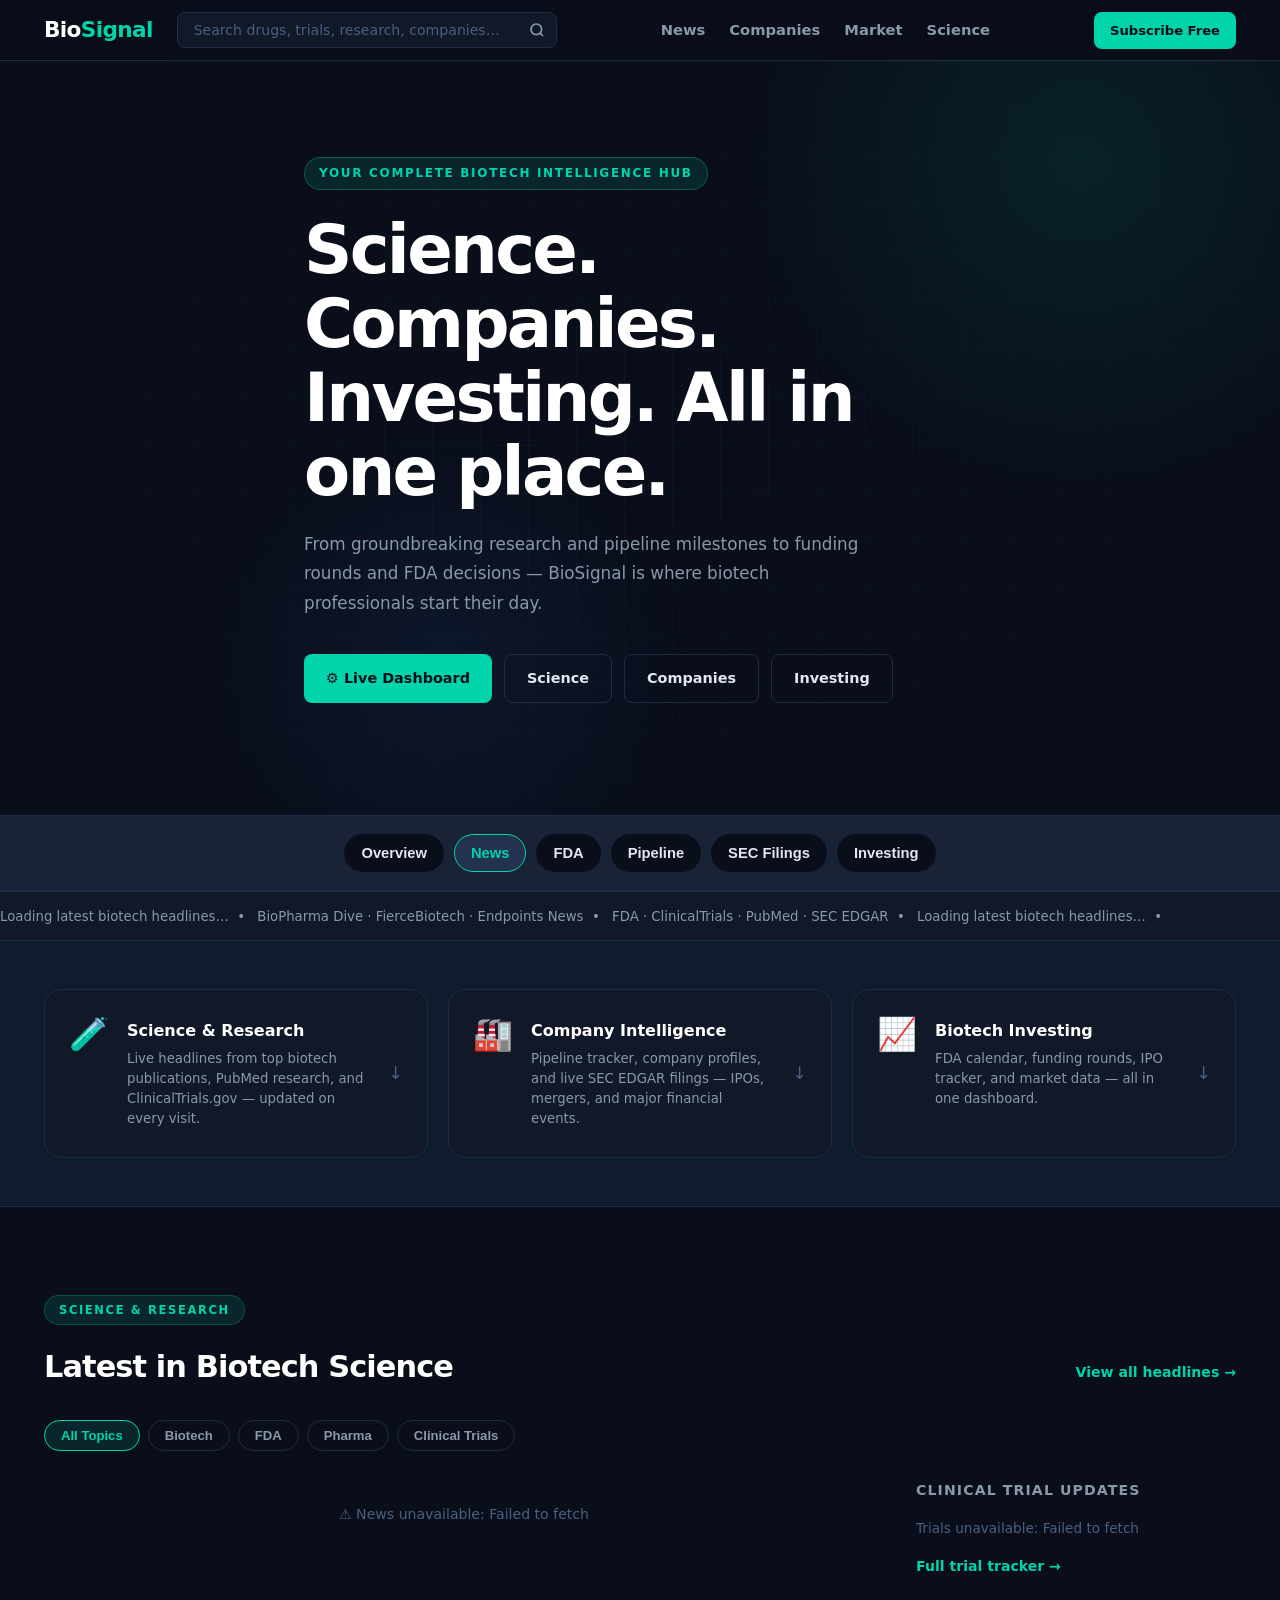
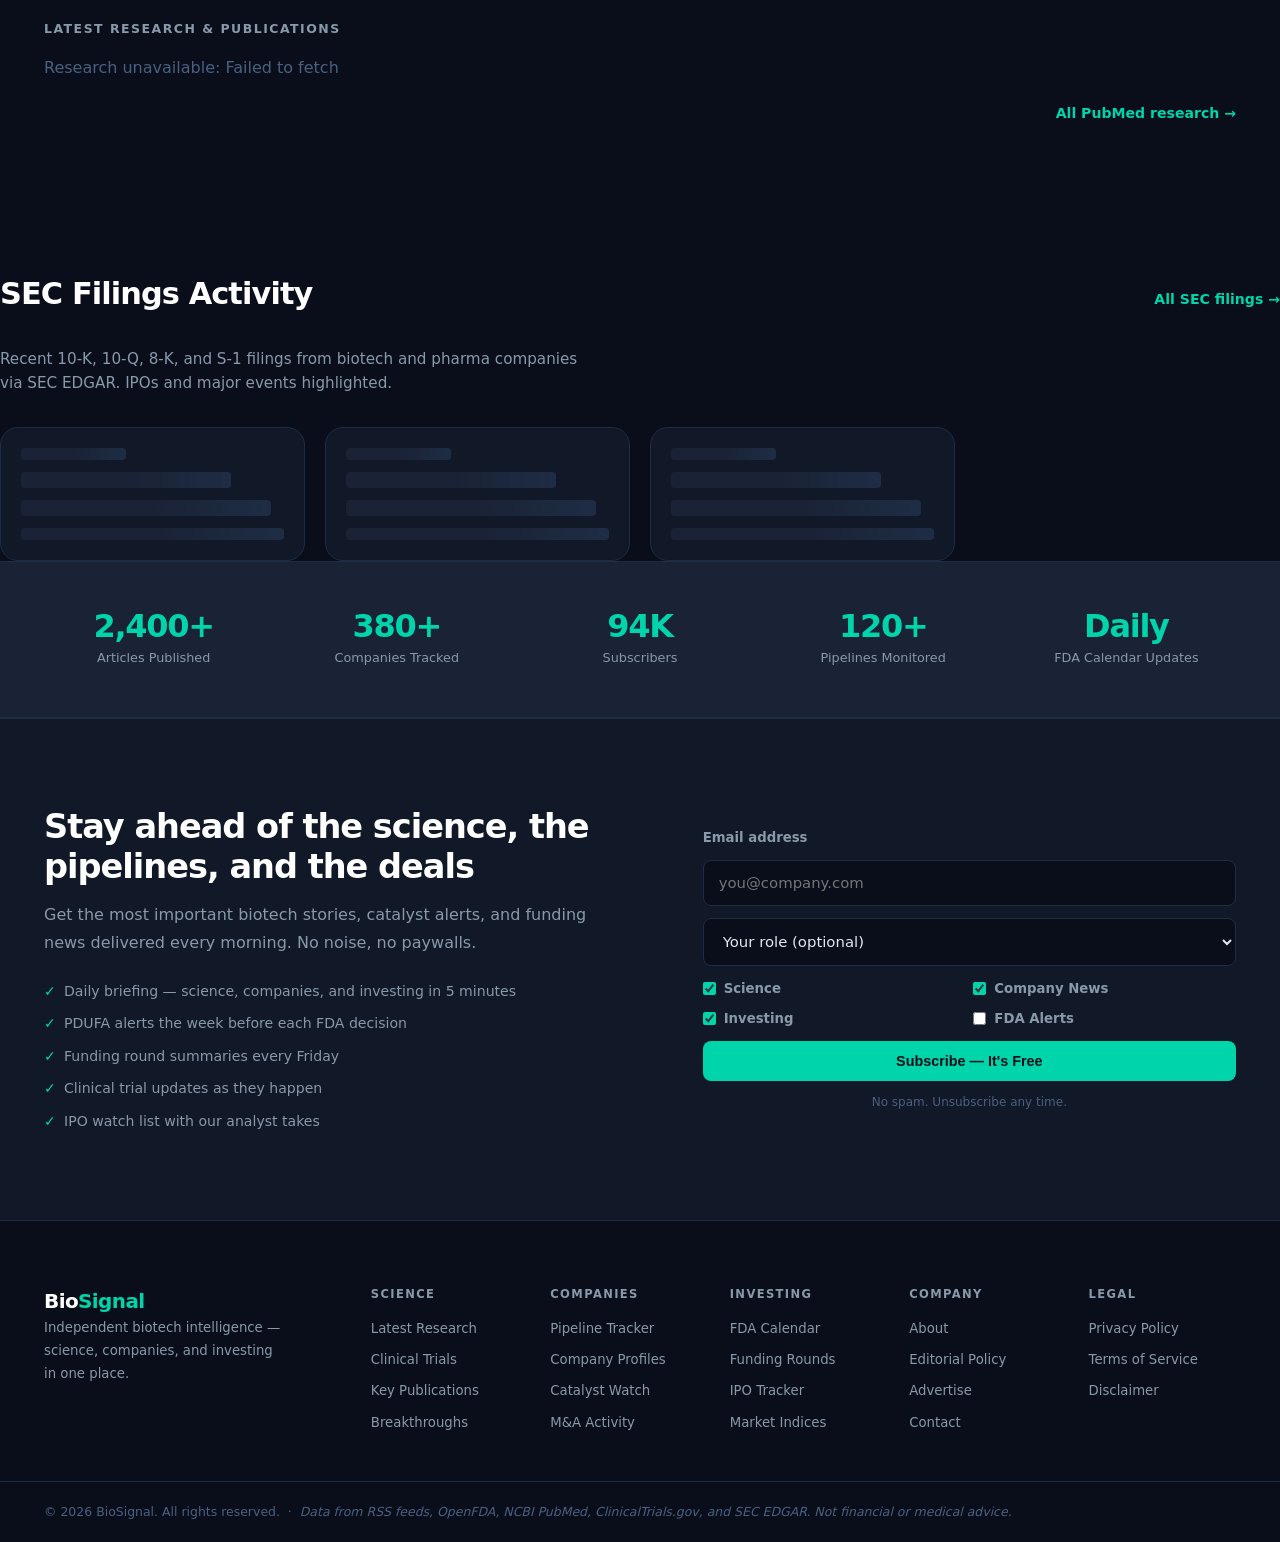
==== commit 3eaf2c2c: "Changed the options tab top of page" ====
--- a/index.html
+++ b/index.html
@@ -29,36 +29,44 @@
         </button>
       </div>
       <nav class="nav" id="main-nav">
-        <a href="#science"    class="nav-link" data-section="science">Science</a>
-        <a href="#companies"  class="nav-link" data-section="companies">Companies</a>
-        <a href="#investing"  class="nav-link" data-section="investing">Investing</a>
-        <a href="#newsletter" class="nav-link">Newsletter</a>
-        <a href="dashboard.html" class="nav-link" style="color:var(--accent); border-bottom-color:var(--accent);">&#9881; Live Dashboard</a>
+        <div class="nav-item nav-dropdown">
+          <a href="#news" class="nav-link">News</a>
+          <div class="dropdown-menu">
+            <a href="#science-news">Biotech</a>
+            <a href="#science-news">Pharma</a>
+            <a href="#fda-spotlight">FDA</a>
+            <a href="#fda-spotlight">Drug Approvals</a>
+            <a href="#science">Conferences</a>
+          </div>
+        </div>
+        <div class="nav-item nav-dropdown">
+          <a href="#companies" class="nav-link">Companies</a>
+          <div class="dropdown-menu">
+            <a href="#companies">Pipeline Tracker</a>
+            <a href="#sec">SEC Filings</a>
+          </div>
+        </div>
+        <div class="nav-item nav-dropdown">
+          <a href="#investing" class="nav-link">Market</a>
+          <div class="dropdown-menu">
+            <a href="#investing">Overview</a>
+            <a href="#funding">Funding</a>
+            <a href="#ipos">IPO</a>
+            <a href="#investing">M&A</a>
+            <a href="#fda-calendar">FDA Calendar</a>
+          </div>
+        </div>
+        <div class="nav-item nav-dropdown">
+          <a href="#science" class="nav-link">Science</a>
+          <div class="dropdown-menu">
+            <a href="#science">Drugs</a>
+            <a href="#science-trials">Clinical Trials</a>
+            <a href="#science-pubs">Research</a>
+          </div>
+        </div>
       </nav>
       <a href="#newsletter" class="btn btn-primary btn-sm nav-cta">Subscribe Free</a>
       <button class="nav-toggle" id="nav-toggle" aria-label="Toggle menu">&#9776;</button>
-    </div>
-    <div class="header-secondary">
-      <div class="container header-secondary-inner">
-        <div class="sub-links">
-          <span class="sub-label">Science:</span>
-          <a href="#science-news">Top Headlines</a>
-          <a href="#science-trials">Clinical Trials</a>
-          <a href="#science-pubs">Research</a>
-        </div>
-        <div class="sub-links">
-          <span class="sub-label">Companies:</span>
-          <a href="#pipeline">Pipeline Tracker</a>
-          <a href="#sec-activity">SEC Filings</a>
-        </div>
-        <div class="sub-links">
-          <span class="sub-label">Investing:</span>
-          <a href="#market">Market Pulse</a>
-          <a href="#fda-calendar">FDA Calendar</a>
-          <a href="#funding">Funding</a>
-          <a href="#ipos">IPOs</a>
-        </div>
-      </div>
     </div>
   </header>
 
@@ -78,7 +86,7 @@
       <div id="hs-fda"    class="search-results-pane hidden"></div>
       <div id="hs-trials" class="search-results-pane hidden"></div>
       <p style="margin-top:16px; font-size:.78rem; color:var(--text-dark);">
-        <a href="dashboard.html" style="color:var(--accent);">Open full dashboard</a> for complete cross-source search including PubMed and SEC EDGAR.
+        <a href="#page-tabs" style="color:var(--accent);">Open full dashboard</a> for complete cross-source search including PubMed and SEC EDGAR.
       </p>
     </div>
   </div>
@@ -92,13 +100,26 @@
       <h1>Science. Companies.<br />Investing. All in one place.</h1>
       <p class="hero-sub">From groundbreaking research and pipeline milestones to funding rounds and FDA decisions — BioSignal is where biotech professionals start their day.</p>
       <div class="hero-actions">
-        <a href="dashboard.html" class="btn btn-primary">&#9881; Live Dashboard</a>
+        <a href="#page-tabs" class="btn btn-primary">&#9881; Live Dashboard</a>
         <a href="#science"   class="btn btn-ghost">Science</a>
         <a href="#companies" class="btn btn-ghost">Companies</a>
         <a href="#investing" class="btn btn-ghost">Investing</a>
       </div>
     </div>
     <div class="hero-bg-grid"></div>
+  </section>
+
+  <section class="page-tabs-section" id="page-tabs">
+    <div class="container">
+      <div class="page-tabs">
+        <button class="page-tab" data-page="overview">Overview</button>
+        <button class="page-tab active" data-page="news">News</button>
+        <button class="page-tab" data-page="fda">FDA</button>
+        <button class="page-tab" data-page="pipeline">Pipeline</button>
+        <button class="page-tab" data-page="sec">SEC Filings</button>
+        <button class="page-tab" data-page="investing">Investing</button>
+      </div>
+    </div>
   </section>
 
   <!-- Ticker — populated with live RSS headlines by index.js -->
@@ -145,12 +166,12 @@
   <!-- ═══════════════════════════════════════
        SCIENCE HUB — Live RSS + Trials + PubMed
   ════════════════════════════════════════ -->
-  <section class="section section-science" id="science">
+  <section class="section section-science page-pane" data-page="news" id="science">
     <div class="container">
       <div class="section-badge science-badge">Science &amp; Research</div>
       <div class="section-header-row">
         <h2 class="section-title">Latest in Biotech Science</h2>
-        <a href="dashboard.html#rss-section" class="view-all">View all headlines &rarr;</a>
+        <a href="#science" class="view-all">View all headlines &rarr;</a>
       </div>
 
       <!-- News topic filter pills -->
@@ -179,7 +200,7 @@
           <div class="trial-timeline" id="hub-trials-list">
             <div style="color:var(--text-dark);font-size:.85rem;padding:12px 0;">Loading trials&hellip;</div>
           </div>
-          <a href="dashboard.html#trials-section" class="view-all" style="margin-top:16px; display:inline-block;">Full trial tracker &rarr;</a>
+          <a href="#science" class="view-all" style="margin-top:16px; display:inline-block;">Full trial tracker &rarr;</a>
         </div>
       </div>
 
@@ -189,7 +210,7 @@
         <div style="color:var(--text-dark);font-size:.85rem;padding:12px 0;">Loading research&hellip;</div>
       </div>
       <div style="text-align:right; margin-top:8px;">
-        <a href="dashboard.html#pubmed-section" class="view-all">All PubMed research &rarr;</a>
+        <a href="#science" class="view-all">All PubMed research &rarr;</a>
       </div>
 
     </div>
@@ -199,12 +220,12 @@
   <!-- ═══════════════════════════════════════
        FDA SPOTLIGHT — Live OpenFDA
   ════════════════════════════════════════ -->
-  <section class="section" id="fda-spotlight" style="background:var(--bg-card3); border-top:1px solid var(--border); border-bottom:1px solid var(--border);">
+  <section class="section page-pane" data-page="fda" id="fda-spotlight" style="background:var(--bg-card3); border-top:1px solid var(--border); border-bottom:1px solid var(--border);">
     <div class="container">
       <div class="section-badge regulatory-badge" style="background:rgba(248,113,113,.1); color:var(--oncology); border:1px solid rgba(248,113,113,.2);">FDA Intelligence &middot; OpenFDA</div>
       <div class="section-header-row">
         <h2 class="section-title">FDA Spotlight</h2>
-        <a href="dashboard.html#fda-section" class="view-all">Full FDA dashboard &rarr;</a>
+        <a href="#fda-spotlight" class="view-all">Full FDA dashboard &rarr;</a>
       </div>
       <p class="section-sub">Recent drug approvals, safety recalls, and regulatory decisions — live from api.fda.gov</p>
 
@@ -227,7 +248,7 @@
   <!-- ═══════════════════════════════════════
        COMPANY INTELLIGENCE
   ════════════════════════════════════════ -->
-  <section class="section section-companies" id="companies">
+  <section class="section section-companies page-pane" data-page="pipeline" id="companies">
     <div class="container">
       <div class="section-badge companies-badge">Company Intelligence</div>
       <div class="section-header-row">
@@ -445,11 +466,32 @@
         </div>
 
       </div>
-
-      <!-- ── SEC Activity — Live EDGAR data ── -->
+    </div>
+  </section>
+
+  <section class="section section-companies page-pane" data-page="sec" id="sec">
+    <div class="container">
+      <div class="section-header-row" style="margin-top:0;" id="sec-activity">
+        <h2 class="section-title">SEC Filings Activity</h2>
+        <a href="#sec" class="view-all">All SEC filings &rarr;</a>
+      </div>
+      <p class="section-sub">Recent 10-K, 10-Q, 8-K, and S-1 filings from biotech and pharma companies via SEC EDGAR. IPOs and major events highlighted.</p>
+
+      <div class="news-grid" id="hub-sec-grid" style="grid-template-columns:repeat(auto-fill,minmax(270px,1fr)); margin-top:20px;">
+        <div class="skeleton-card"><div class="skel skel-sm"></div><div class="skel skel-md"></div><div class="skel skel-lg"></div><div class="skel skel-p"></div></div>
+        <div class="skeleton-card"><div class="skel skel-sm"></div><div class="skel skel-md"></div><div class="skel skel-lg"></div><div class="skel skel-p"></div></div>
+        <div class="skeleton-card"><div class="skel skel-sm"></div><div class="skel skel-md"></div><div class="skel skel-lg"></div><div class="skel skel-p"></div></div>
+      </div>
+    </div>
+  </section>
+
+
+  <!-- ═══════════════════════════════════════
+       INVESTING DASHBOARD
+  ════════════════════════════════════════ -->
       <div class="section-header-row" style="margin-top:56px;" id="sec-activity">
         <h2 class="section-title">SEC Filings Activity</h2>
-        <a href="dashboard.html#sec-section" class="view-all">All SEC filings &rarr;</a>
+          <a href="#sec" class="view-all">All SEC filings &rarr;</a>
       </div>
       <p class="section-sub">Recent 10-K, 10-Q, 8-K, and S-1 filings from biotech and pharma companies via SEC EDGAR. IPOs and major events highlighted.</p>
 
@@ -467,7 +509,7 @@
   <!-- ═══════════════════════════════════════
        INVESTING DASHBOARD
   ════════════════════════════════════════ -->
-  <section class="section section-investing" id="investing">
+  <section class="section section-investing page-pane" data-page="investing" id="investing">
     <div class="container">
       <div class="section-badge investing-badge">Investing Dashboard</div>
       <h2 class="section-title">Biotech Market &amp; Deal Intelligence</h2>
@@ -480,19 +522,19 @@
           <div class="tile-ticker">XBI — SPDR S&P Biotech ETF</div>
           <div class="tile-price" style="color:var(--text-dark);">— —</div>
           <div class="tile-change" style="color:var(--text-dark); font-size:.72rem;">&#9888; Live data requires API key</div>
-          <div class="tile-note">52W Range: $64 – $102 &middot; <a href="dashboard.html#market-section" style="color:var(--accent);font-size:.7rem;">Setup →</a></div>
+          <div class="tile-note">52W Range: $64 – $102 &middot; <a href="#investing" style="color:var(--accent);font-size:.7rem;">Setup →</a></div>
         </div>
         <div class="market-tile" data-change="+0">
           <div class="tile-ticker">IBB — iShares Biotech ETF</div>
           <div class="tile-price" style="color:var(--text-dark);">— —</div>
           <div class="tile-change" style="color:var(--text-dark); font-size:.72rem;">&#9888; Live data requires API key</div>
-          <div class="tile-note">52W Range: $128 – $181 &middot; <a href="dashboard.html#market-section" style="color:var(--accent);font-size:.7rem;">Setup →</a></div>
+          <div class="tile-note">52W Range: $128 – $181 &middot; <a href="#investing" style="color:var(--accent);font-size:.7rem;">Setup →</a></div>
         </div>
         <div class="market-tile" data-change="+0">
           <div class="tile-ticker">NBI — NASDAQ Biotech Index</div>
           <div class="tile-price" style="color:var(--text-dark);">— —</div>
           <div class="tile-change" style="color:var(--text-dark); font-size:.72rem;">&#9888; Live data requires API key</div>
-          <div class="tile-note">52W Range: 3,420 – 4,870 &middot; <a href="dashboard.html#market-section" style="color:var(--accent);font-size:.7rem;">Setup →</a></div>
+          <div class="tile-note">52W Range: 3,420 – 4,870 &middot; <a href="#investing" style="color:var(--accent);font-size:.7rem;">Setup →</a></div>
         </div>
         <div class="market-tile market-tile-deals">
           <div class="tile-ticker">Deal Volume — Q1 2026</div>
@@ -572,7 +614,7 @@
             </div>
 
           </div>
-          <a href="dashboard.html#fda-section" class="view-all" style="margin-top:12px; display:inline-block;">Full FDA dashboard &rarr;</a>
+          <a href="#fda-spotlight" class="view-all" style="margin-top:12px; display:inline-block;">Full FDA dashboard &rarr;</a>
         </div>
 
         <!-- Funding Rounds -->
--- a/styles.css
+++ b/styles.css
@@ -248,16 +248,57 @@
 }
 .logo span { color: var(--accent); }
 
-.nav { display: flex; gap: 28px; flex: 1; justify-content: center; }
+.nav { display: flex; gap: 24px; flex: 1; justify-content: center; align-items: center; }
+.nav-item { position: relative; }
 .nav-link {
-  font-size: 0.88rem;
-  font-weight: 600;
-  color: var(--text-muted);
-  transition: color .2s;
-  padding: 4px 0;
+  font-size: 0.92rem;
+  font-weight: 700;
+  color: var(--text-muted);
+  transition: color .2s ease, border-color .2s ease;
+  padding: 10px 0;
   border-bottom: 2px solid transparent;
 }
 .nav-link:hover, .nav-link.active { color: var(--accent); border-bottom-color: var(--accent); }
+
+.nav-dropdown:hover > .nav-link { color: var(--accent); }
+
+.dropdown-menu {
+  position: absolute;
+  top: calc(100% + 10px);
+  left: 0;
+  min-width: 220px;
+  background: rgba(10, 14, 26, 0.98);
+  border: 1px solid rgba(255, 255, 255, 0.06);
+  box-shadow: 0 20px 50px rgba(0, 0, 0, 0.18);
+  backdrop-filter: blur(14px);
+  border-radius: 14px;
+  opacity: 0;
+  visibility: hidden;
+  transform: translateY(8px);
+  transition: opacity .18s ease, transform .18s ease, visibility .18s ease;
+  z-index: 20;
+  padding: 8px 0;
+}
+
+.dropdown-menu a {
+  display: block;
+  padding: 10px 18px;
+  color: var(--text-muted);
+  font-size: 0.9rem;
+  transition: color .18s ease, background .18s ease;
+  text-decoration: none;
+}
+.dropdown-menu a:hover {
+  color: var(--accent);
+  background: rgba(96, 165, 250, 0.08);
+}
+
+.nav-dropdown:hover .dropdown-menu,
+.nav-dropdown:focus-within .dropdown-menu {
+  opacity: 1;
+  visibility: visible;
+  transform: translateY(0);
+}
 
 .nav-cta { flex-shrink: 0; }
 .nav-toggle { display: none; background: none; border: none; color: var(--text); font-size: 1.4rem; cursor: pointer; }
--- a/dashboard.css
+++ b/dashboard.css
@@ -166,11 +166,58 @@
   color: #fff;
 }
 
-.search-tabs {
+..search-tabs {
   display: flex;
   gap: 4px;
   margin-bottom: 20px;
   border-bottom: 1px solid var(--border);
+}
+
+.page-tabs-section {
+  background: var(--bg-card2);
+  border-top: 1px solid var(--border);
+  border-bottom: 1px solid var(--border);
+  padding: 18px 0;
+}
+
+.page-tabs {
+  display: flex;
+  flex-wrap: wrap;
+  gap: 10px;
+  justify-content: center;
+}
+
+.page-tab {
+  padding: 10px 16px;
+  border: 1px solid transparent;
+  border-radius: 999px;
+  background: var(--bg);
+  color: var(--text);
+  font-size: 0.92rem;
+  font-weight: 600;
+  cursor: pointer;
+  transition: all .2s ease;
+}
+
+.page-tab:hover {
+  background: var(--bg-card2);
+}
+
+.page-tab.active {
+  border-color: var(--accent);
+  color: var(--accent);
+  background: rgba(96, 165, 250, 0.12);
+}
+
+@media (max-width: 768px) {
+  .page-tabs {
+    justify-content: flex-start;
+    overflow-x: auto;
+    padding-bottom: 4px;
+  }
+  .page-tab {
+    flex: 0 0 auto;
+  }
 }
 
 .search-tab {
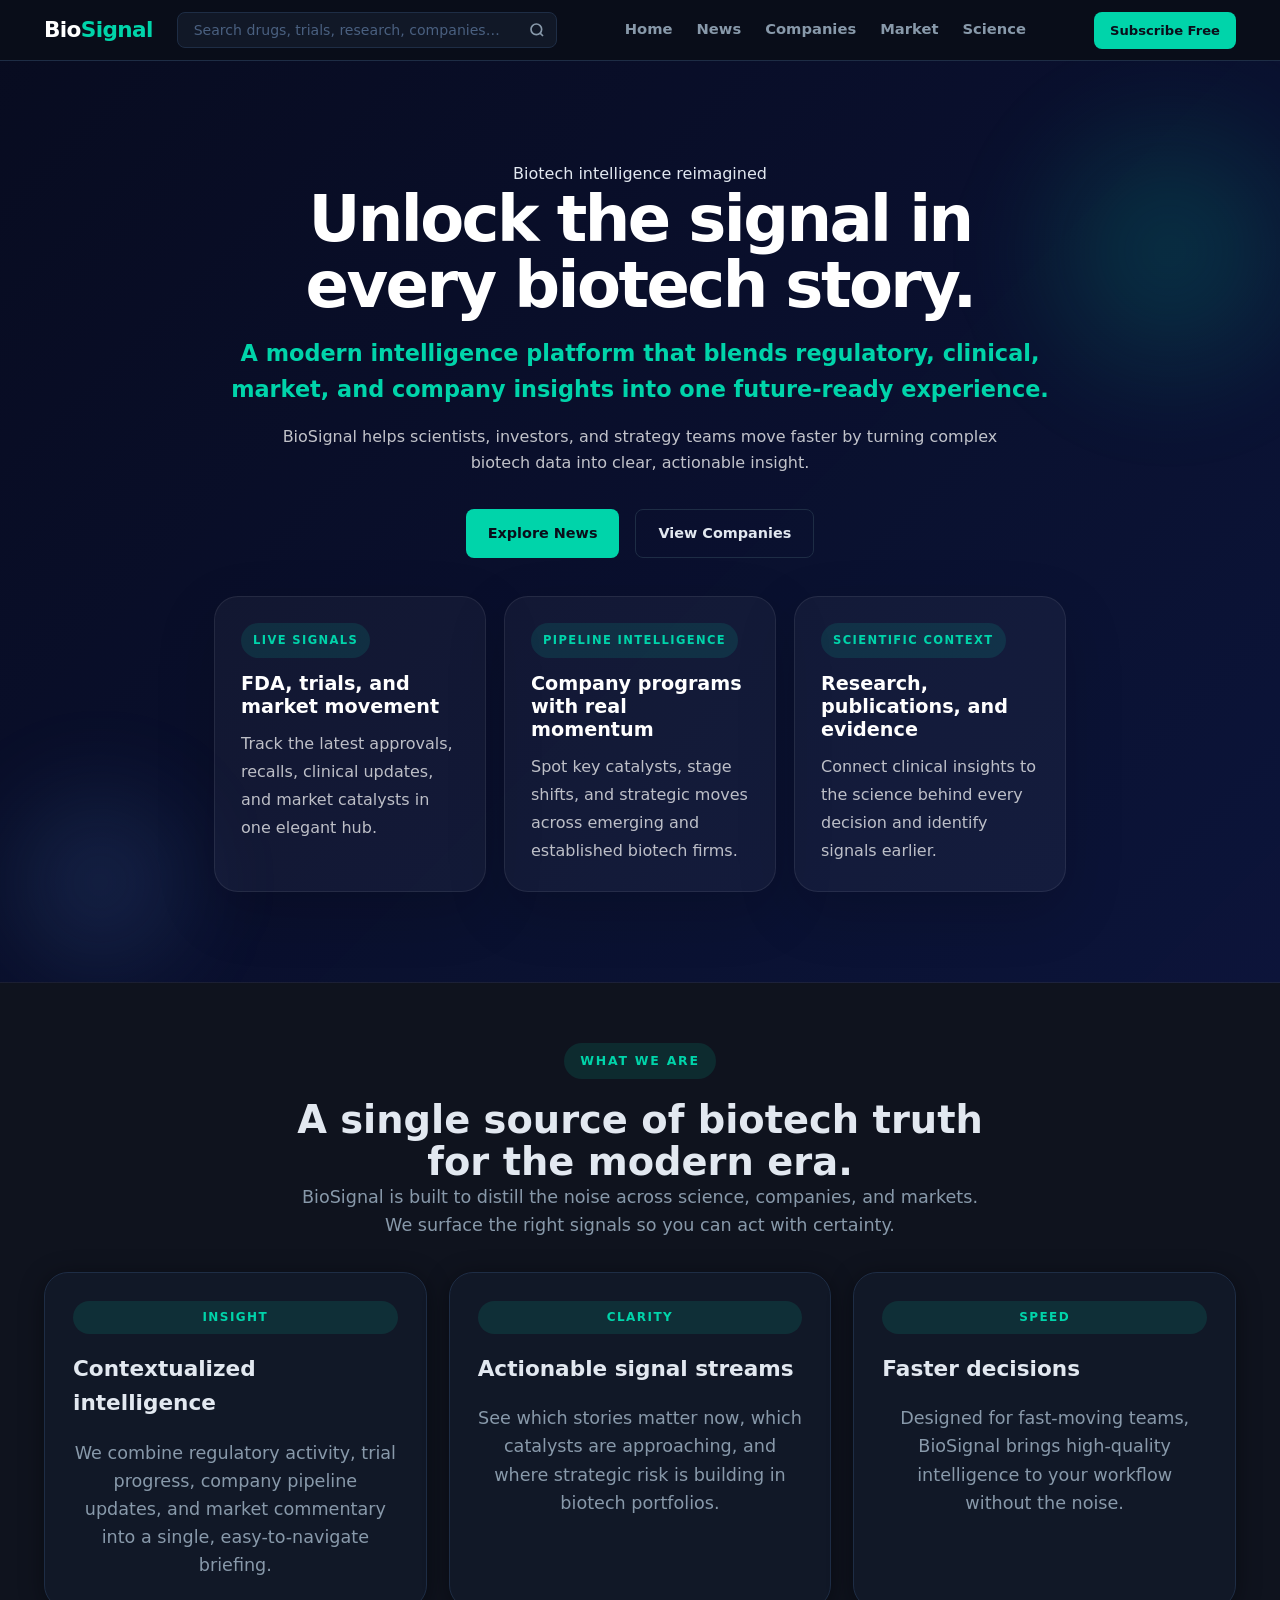
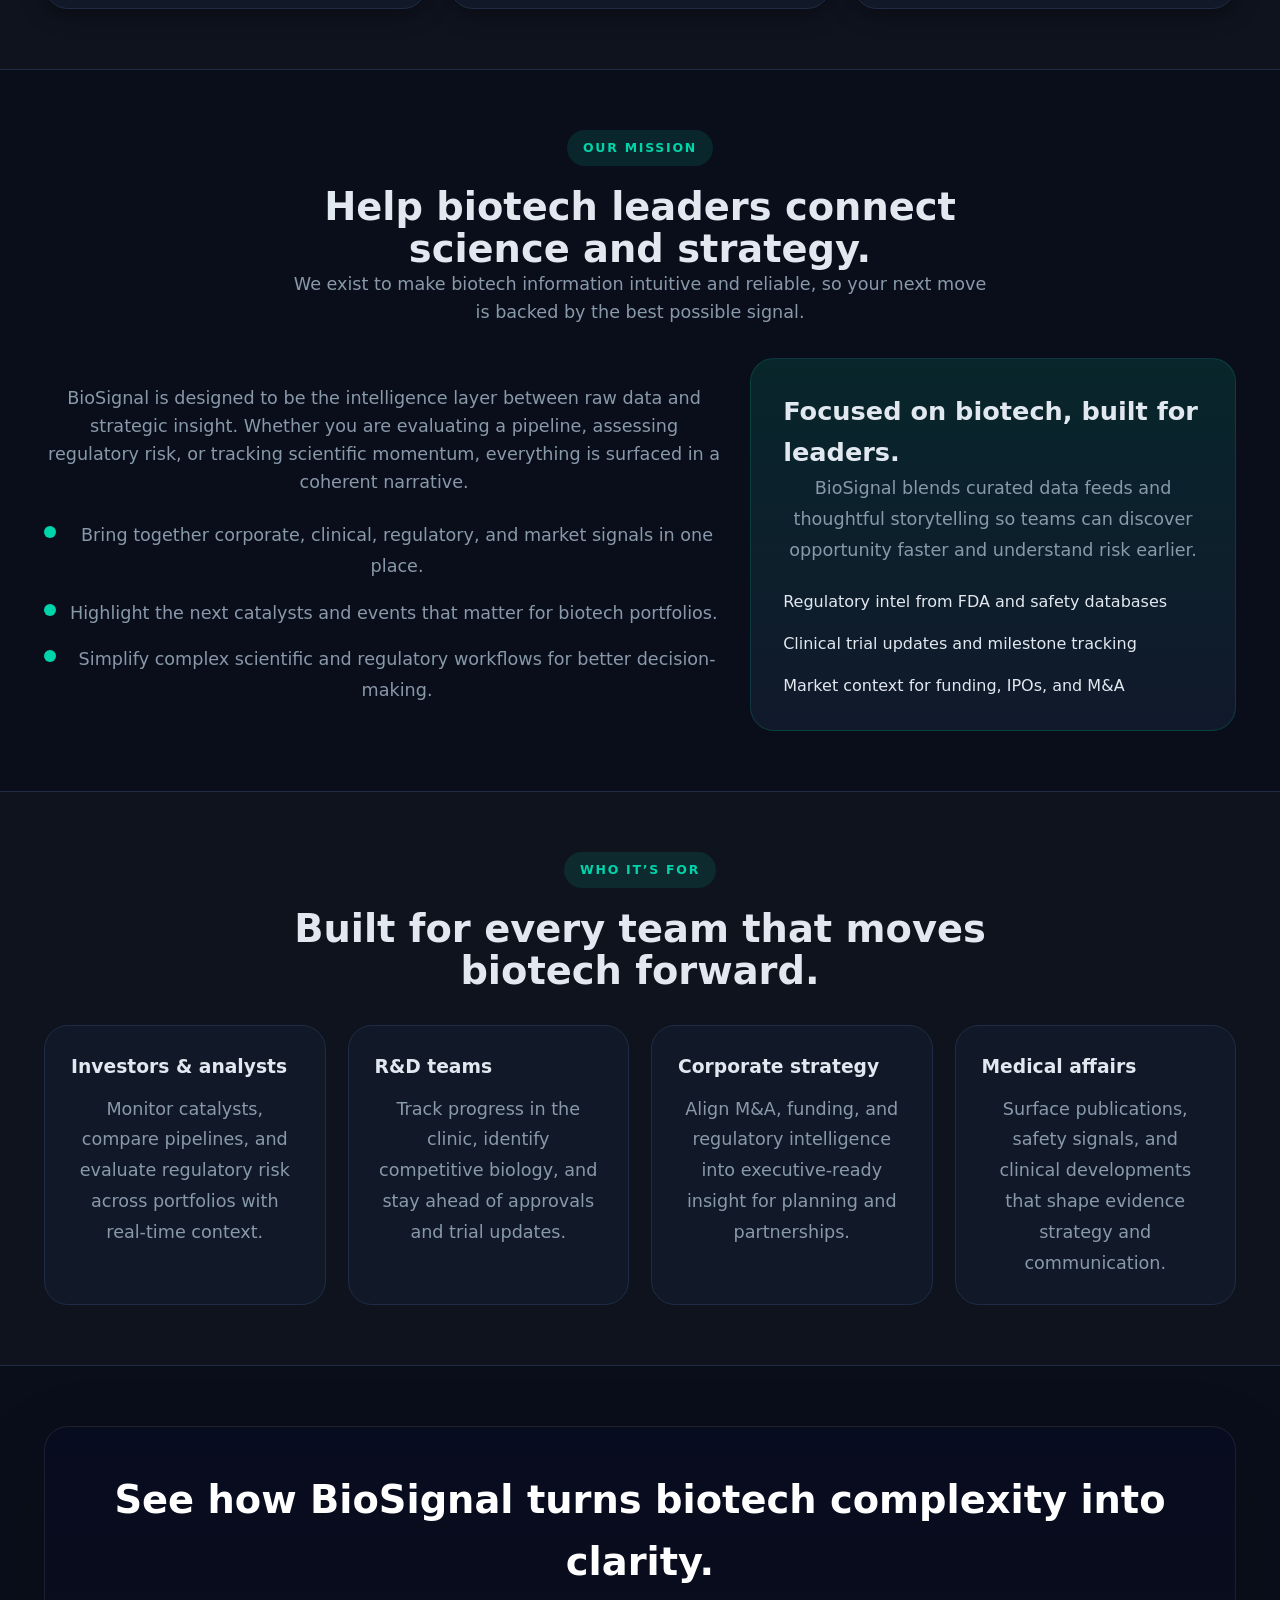
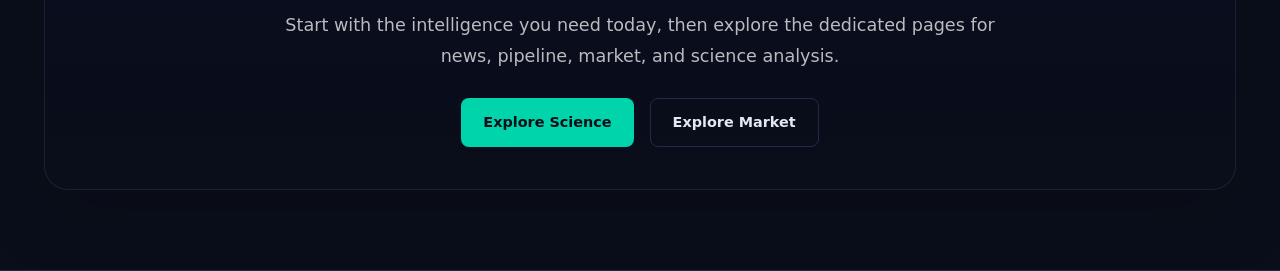
==== commit fac8cd71: "Fixed page structures and APIs" ====
--- a/index.html
+++ b/index.html
@@ -1,4 +1,4 @@
-<!DOCTYPE html>
+﻿<!DOCTYPE html>
 <html lang="en">
 <head>
   <meta charset="UTF-8" />
@@ -15,923 +15,192 @@
   <header class="site-header">
     <div class="container header-primary">
       <a href="#" class="logo">Bio<span>Signal</span></a>
-      <!-- Global search bar -->
       <div class="dash-search-wrap" style="max-width:380px; flex:1;">
-        <input
-          type="search"
-          id="hub-search"
-          class="dash-search"
-          placeholder="Search drugs, trials, research, companies…"
-          autocomplete="off"
-        />
+        <input type="search" id="hub-search" class="dash-search" placeholder="Search drugs, trials, research, companies…" autocomplete="off" />
         <button class="search-btn" id="hub-search-btn" aria-label="Search">
           <svg width="16" height="16" viewBox="0 0 24 24" fill="none" stroke="currentColor" stroke-width="2.5"><circle cx="11" cy="11" r="8"/><line x1="21" y1="21" x2="16.65" y2="16.65"/></svg>
         </button>
       </div>
       <nav class="nav" id="main-nav">
-        <div class="nav-item nav-dropdown">
-          <a href="#news" class="nav-link">News</a>
-          <div class="dropdown-menu">
-            <a href="#science-news">Biotech</a>
-            <a href="#science-news">Pharma</a>
-            <a href="#fda-spotlight">FDA</a>
-            <a href="#fda-spotlight">Drug Approvals</a>
-            <a href="#science">Conferences</a>
-          </div>
-        </div>
-        <div class="nav-item nav-dropdown">
-          <a href="#companies" class="nav-link">Companies</a>
-          <div class="dropdown-menu">
-            <a href="#companies">Pipeline Tracker</a>
-            <a href="#sec">SEC Filings</a>
-          </div>
-        </div>
-        <div class="nav-item nav-dropdown">
-          <a href="#investing" class="nav-link">Market</a>
-          <div class="dropdown-menu">
-            <a href="#investing">Overview</a>
-            <a href="#funding">Funding</a>
-            <a href="#ipos">IPO</a>
-            <a href="#investing">M&A</a>
-            <a href="#fda-calendar">FDA Calendar</a>
-          </div>
-        </div>
-        <div class="nav-item nav-dropdown">
-          <a href="#science" class="nav-link">Science</a>
-          <div class="dropdown-menu">
-            <a href="#science">Drugs</a>
-            <a href="#science-trials">Clinical Trials</a>
-            <a href="#science-pubs">Research</a>
+        <a href="index.html" class="nav-link">Home</a>
+        <div class="nav-item nav-dropdown">
+          <a href="news.html" class="nav-link">News</a>
+          <div class="dropdown-menu">
+            <a href="news.html#biotech">Biotech</a>
+            <a href="news.html#pharma">Pharma</a>
+            <a href="news.html#fda">FDA</a>
+            <a href="news.html#approvals">Drug Approvals</a>
+            <a href="news.html#conferences">Conferences</a>
+          </div>
+        </div>
+        <div class="nav-item nav-dropdown">
+          <a href="companies.html" class="nav-link">Companies</a>
+          <div class="dropdown-menu">
+            <a href="companies.html#pipeline">Pipeline Tracker</a>
+            <a href="companies.html#sec">SEC Filings</a>
+          </div>
+        </div>
+        <div class="nav-item nav-dropdown">
+          <a href="market.html" class="nav-link">Market</a>
+          <div class="dropdown-menu">
+            <a href="market.html#overview">Overview</a>
+            <a href="market.html#funding">Funding</a>
+            <a href="market.html#ipo">IPO</a>
+            <a href="market.html#ma">M&A</a>
+            <a href="market.html#calendar">FDA Calendar</a>
+          </div>
+        </div>
+        <div class="nav-item nav-dropdown">
+          <a href="science.html" class="nav-link">Science</a>
+          <div class="dropdown-menu">
+            <a href="science.html#drugs">Drugs</a>
+            <a href="science.html#trials">Clinical Trials</a>
+            <a href="science.html#research">Research</a>
           </div>
         </div>
       </nav>
-      <a href="#newsletter" class="btn btn-primary btn-sm nav-cta">Subscribe Free</a>
+      <a href="#" class="btn btn-primary btn-sm nav-cta">Subscribe Free</a>
       <button class="nav-toggle" id="nav-toggle" aria-label="Toggle menu">&#9776;</button>
     </div>
   </header>
 
-  <!-- ═══ GLOBAL SEARCH PANEL ═══ -->
-  <div class="search-panel hidden" id="hub-search-panel">
-    <div class="container">
-      <div class="search-panel-header">
-        <h2>Results for &ldquo;<span id="hub-search-query"></span>&rdquo;</h2>
-        <button class="btn btn-ghost btn-sm" id="hub-search-close">&#10005; Clear</button>
-      </div>
-      <div class="search-tabs">
-        <button class="search-tab active" data-target="hs-news">News <span class="tab-count" id="hs-news-count">–</span></button>
-        <button class="search-tab" data-target="hs-fda">FDA <span class="tab-count" id="hs-fda-count">–</span></button>
-        <button class="search-tab" data-target="hs-trials">Trials <span class="tab-count" id="hs-trials-count">–</span></button>
-      </div>
-      <div id="hs-news"   class="search-results-pane"></div>
-      <div id="hs-fda"    class="search-results-pane hidden"></div>
-      <div id="hs-trials" class="search-results-pane hidden"></div>
-      <p style="margin-top:16px; font-size:.78rem; color:var(--text-dark);">
-        <a href="#page-tabs" style="color:var(--accent);">Open full dashboard</a> for complete cross-source search including PubMed and SEC EDGAR.
-      </p>
-    </div>
-  </div>
-
   <!-- ═══════════════════════════════════════
-       HERO
+       HOME PAGE CONTENT
   ════════════════════════════════════════ -->
-  <section class="hero">
-    <div class="container hero-inner">
-      <p class="hero-label">Your Complete Biotech Intelligence Hub</p>
-      <h1>Science. Companies.<br />Investing. All in one place.</h1>
-      <p class="hero-sub">From groundbreaking research and pipeline milestones to funding rounds and FDA decisions — BioSignal is where biotech professionals start their day.</p>
-      <div class="hero-actions">
-        <a href="#page-tabs" class="btn btn-primary">&#9881; Live Dashboard</a>
-        <a href="#science"   class="btn btn-ghost">Science</a>
-        <a href="#companies" class="btn btn-ghost">Companies</a>
-        <a href="#investing" class="btn btn-ghost">Investing</a>
-      </div>
-    </div>
-    <div class="hero-bg-grid"></div>
-  </section>
-
-  <section class="page-tabs-section" id="page-tabs">
-    <div class="container">
-      <div class="page-tabs">
-        <button class="page-tab" data-page="overview">Overview</button>
-        <button class="page-tab active" data-page="news">News</button>
-        <button class="page-tab" data-page="fda">FDA</button>
-        <button class="page-tab" data-page="pipeline">Pipeline</button>
-        <button class="page-tab" data-page="sec">SEC Filings</button>
-        <button class="page-tab" data-page="investing">Investing</button>
-      </div>
-    </div>
-  </section>
-
-  <!-- Ticker — populated with live RSS headlines by index.js -->
-  <div class="ticker-wrap">
-    <div class="ticker-track" id="ticker-track">
-      <span>Loading latest biotech headlines&hellip; &nbsp;&bull;&nbsp;</span>
-      <span>BioPharma Dive &middot; FierceBiotech &middot; Endpoints News &nbsp;&bull;&nbsp;</span>
-      <span>FDA &middot; ClinicalTrials &middot; PubMed &middot; SEC EDGAR &nbsp;&bull;&nbsp;</span>
-      <span>Loading latest biotech headlines&hellip; &nbsp;&bull;&nbsp;</span>
-    </div>
-  </div>
-
-  <!-- Pillar Jump Strip -->
-  <section class="pillar-strip">
-    <div class="container pillar-grid">
-      <a href="#science" class="pillar-card pillar-science">
-        <div class="pillar-icon">&#129514;</div>
-        <div class="pillar-text">
-          <h3>Science &amp; Research</h3>
-          <p>Live headlines from top biotech publications, PubMed research, and ClinicalTrials.gov — updated on every visit.</p>
-        </div>
-        <span class="pillar-arrow">&darr;</span>
-      </a>
-      <a href="#companies" class="pillar-card pillar-companies">
-        <div class="pillar-icon">&#127981;</div>
-        <div class="pillar-text">
-          <h3>Company Intelligence</h3>
-          <p>Pipeline tracker, company profiles, and live SEC EDGAR filings — IPOs, mergers, and major financial events.</p>
-        </div>
-        <span class="pillar-arrow">&darr;</span>
-      </a>
-      <a href="#investing" class="pillar-card pillar-investing">
-        <div class="pillar-icon">&#128200;</div>
-        <div class="pillar-text">
-          <h3>Biotech Investing</h3>
-          <p>FDA calendar, funding rounds, IPO tracker, and market data — all in one dashboard.</p>
-        </div>
-        <span class="pillar-arrow">&darr;</span>
-      </a>
-    </div>
-  </section>
-
-
-  <!-- ═══════════════════════════════════════
-       SCIENCE HUB — Live RSS + Trials + PubMed
-  ════════════════════════════════════════ -->
-  <section class="section section-science page-pane" data-page="news" id="science">
-    <div class="container">
-      <div class="section-badge science-badge">Science &amp; Research</div>
-      <div class="section-header-row">
-        <h2 class="section-title">Latest in Biotech Science</h2>
-        <a href="#science" class="view-all">View all headlines &rarr;</a>
-      </div>
-
-      <!-- News topic filter pills -->
-      <div class="pill-row" id="hub-rss-pills">
-        <button class="cat-pill active" data-topic="all">All Topics</button>
-        <button class="cat-pill" data-topic="biotech">Biotech</button>
-        <button class="cat-pill" data-topic="fda">FDA</button>
-        <button class="cat-pill" data-topic="pharma">Pharma</button>
-        <button class="cat-pill" data-topic="trials">Clinical Trials</button>
-      </div>
-
-      <!-- Two-col: live news + live trial sidebar -->
-      <div class="two-col-layout" id="science-news">
-
-        <!-- Live RSS news cards — populated by index.js -->
-        <div class="news-grid science-grid" id="hub-rss-grid">
-          <!-- Loading state -->
-          <div class="skeleton-card"><div class="skel skel-sm"></div><div class="skel skel-md"></div><div class="skel skel-lg"></div><div class="skel skel-p"></div></div>
-          <div class="skeleton-card"><div class="skel skel-sm"></div><div class="skel skel-md"></div><div class="skel skel-lg"></div><div class="skel skel-p"></div></div>
-          <div class="skeleton-card"><div class="skel skel-sm"></div><div class="skel skel-md"></div><div class="skel skel-lg"></div><div class="skel skel-p"></div></div>
-        </div>
-
-        <!-- Live Clinical Trials sidebar — populated by index.js -->
-        <div class="sidebar" id="science-trials">
-          <h3 class="sidebar-title">Clinical Trial Updates</h3>
-          <div class="trial-timeline" id="hub-trials-list">
-            <div style="color:var(--text-dark);font-size:.85rem;padding:12px 0;">Loading trials&hellip;</div>
-          </div>
-          <a href="#science" class="view-all" style="margin-top:16px; display:inline-block;">Full trial tracker &rarr;</a>
-        </div>
-      </div>
-
-      <!-- Live PubMed Research Strip — populated by index.js -->
-      <div class="subsection-label" id="science-pubs">Latest Research &amp; Publications</div>
-      <div class="pub-strip" id="hub-pubmed-strip">
-        <div style="color:var(--text-dark);font-size:.85rem;padding:12px 0;">Loading research&hellip;</div>
-      </div>
-      <div style="text-align:right; margin-top:8px;">
-        <a href="#science" class="view-all">All PubMed research &rarr;</a>
-      </div>
-
-    </div>
-  </section>
-
-
-  <!-- ═══════════════════════════════════════
-       FDA SPOTLIGHT — Live OpenFDA
-  ════════════════════════════════════════ -->
-  <section class="section page-pane" data-page="fda" id="fda-spotlight" style="background:var(--bg-card3); border-top:1px solid var(--border); border-bottom:1px solid var(--border);">
-    <div class="container">
-      <div class="section-badge regulatory-badge" style="background:rgba(248,113,113,.1); color:var(--oncology); border:1px solid rgba(248,113,113,.2);">FDA Intelligence &middot; OpenFDA</div>
-      <div class="section-header-row">
-        <h2 class="section-title">FDA Spotlight</h2>
-        <a href="#fda-spotlight" class="view-all">Full FDA dashboard &rarr;</a>
-      </div>
-      <p class="section-sub">Recent drug approvals, safety recalls, and regulatory decisions — live from api.fda.gov</p>
-
-      <!-- FDA sub-filter pills -->
-      <div class="pill-row" id="hub-fda-pills">
-        <button class="cat-pill active" data-fdatab="approvals">Drug Approvals</button>
-        <button class="cat-pill" data-fdatab="recalls">Safety Recalls</button>
-      </div>
-
-      <!-- Live FDA cards — populated by index.js -->
-      <div class="news-grid" id="hub-fda-grid" style="grid-template-columns: repeat(auto-fill, minmax(280px,1fr));">
-        <div class="skeleton-card"><div class="skel skel-sm"></div><div class="skel skel-md"></div><div class="skel skel-lg"></div><div class="skel skel-p"></div></div>
-        <div class="skeleton-card"><div class="skel skel-sm"></div><div class="skel skel-md"></div><div class="skel skel-lg"></div><div class="skel skel-p"></div></div>
-        <div class="skeleton-card"><div class="skel skel-sm"></div><div class="skel skel-md"></div><div class="skel skel-lg"></div><div class="skel skel-p"></div></div>
-      </div>
-    </div>
-  </section>
-
-
-  <!-- ═══════════════════════════════════════
-       COMPANY INTELLIGENCE
-  ════════════════════════════════════════ -->
-  <section class="section section-companies page-pane" data-page="pipeline" id="companies">
-    <div class="container">
-      <div class="section-badge companies-badge">Company Intelligence</div>
-      <div class="section-header-row">
-        <h2 class="section-title">Pipeline Tracker</h2>
-        <a href="#" class="view-all">Full pipeline database &rarr;</a>
-      </div>
-      <p class="section-sub">Key programs across the pipeline — track stage, indication, and upcoming catalysts.</p>
-
-      <!-- Stage filter -->
-      <div class="pill-row" id="stage-pills">
-        <button class="cat-pill active" data-stage="all">All Stages</button>
-        <button class="cat-pill" data-stage="phase1">Phase I</button>
-        <button class="cat-pill" data-stage="phase2">Phase II</button>
-        <button class="cat-pill" data-stage="phase3">Phase III</button>
-        <button class="cat-pill" data-stage="regulatory">Regulatory</button>
-      </div>
-
-      <!-- Pipeline table -->
-      <div class="table-wrap" id="pipeline">
-        <table class="pipeline-table" id="pipeline-table">
-          <thead>
-            <tr>
-              <th data-col="company">Company <span class="sort-icon">&#8597;</span></th>
-              <th data-col="drug">Drug / Program <span class="sort-icon">&#8597;</span></th>
-              <th data-col="indication">Indication <span class="sort-icon">&#8597;</span></th>
-              <th data-col="phase">Phase</th>
-              <th data-col="catalyst">Next Catalyst <span class="sort-icon">&#8597;</span></th>
-              <th data-col="status">Status</th>
-            </tr>
-          </thead>
-          <tbody id="pipeline-body">
-            <tr data-stage="phase3">
-              <td class="td-company">Intellia Therapeutics <span class="ticker-sym">NTLA</span></td>
-              <td class="td-drug">NTLA-2002</td>
-              <td>Hereditary Angioedema</td>
-              <td><div class="phase-pips" data-phase="3"><span></span><span></span><span></span><span class="empty"></span></div></td>
-              <td><div class="catalyst-chip" data-pdufa="2026-09-15">Sep 2026 Data <span class="countdown-label"></span></div></td>
-              <td><span class="status-pill status-active">Active</span></td>
-            </tr>
-            <tr data-stage="phase3">
-              <td class="td-company">Moderna <span class="ticker-sym">MRNA</span></td>
-              <td class="td-drug">mRNA-4157 + Keytruda</td>
-              <td>Melanoma (Adjuvant)</td>
-              <td><div class="phase-pips" data-phase="3"><span></span><span></span><span></span><span class="empty"></span></div></td>
-              <td><div class="catalyst-chip" data-pdufa="2026-06-01">Jun 2026 Filing <span class="countdown-label"></span></div></td>
-              <td><span class="status-pill status-active">Active</span></td>
-            </tr>
-            <tr data-stage="regulatory">
-              <td class="td-company">Vertex <span class="ticker-sym">VRTX</span></td>
-              <td class="td-drug">Suzetrigine</td>
-              <td>Acute Pain (Nav1.8)</td>
-              <td><div class="phase-pips" data-phase="4"><span></span><span></span><span></span><span></span></div></td>
-              <td><div class="catalyst-chip" data-pdufa="2026-04-18">Apr 18 PDUFA <span class="countdown-label"></span></div></td>
-              <td><span class="status-pill status-watch">PDUFA Soon</span></td>
-            </tr>
-            <tr data-stage="phase3">
-              <td class="td-company">Roche <span class="ticker-sym">RHHBY</span></td>
-              <td class="td-drug">Semorinemab</td>
-              <td>Early Alzheimer's</td>
-              <td><div class="phase-pips" data-phase="3"><span></span><span></span><span></span><span class="empty"></span></div></td>
-              <td><div class="catalyst-chip" data-pdufa="2026-07-20">Jul 2026 Results <span class="countdown-label"></span></div></td>
-              <td><span class="status-pill status-active">Active</span></td>
-            </tr>
-            <tr data-stage="phase2">
-              <td class="td-company">BioNTech <span class="ticker-sym">BNTX</span></td>
-              <td class="td-drug">BNT323 (ADC)</td>
-              <td>HER2+ Solid Tumors</td>
-              <td><div class="phase-pips" data-phase="2"><span></span><span></span><span class="empty"></span><span class="empty"></span></div></td>
-              <td><div class="catalyst-chip" data-pdufa="2026-10-01">Oct 2026 Data <span class="countdown-label"></span></div></td>
-              <td><span class="status-pill status-active">Active</span></td>
-            </tr>
-            <tr data-stage="phase2">
-              <td class="td-company">Karuna Therapeutics <span class="ticker-sym">KRTX</span></td>
-              <td class="td-drug">KarXT</td>
-              <td>Schizophrenia</td>
-              <td><div class="phase-pips" data-phase="2"><span></span><span></span><span class="empty"></span><span class="empty"></span></div></td>
-              <td><div class="catalyst-chip" data-pdufa="2026-08-10">Aug 2026 Data <span class="countdown-label"></span></div></td>
-              <td><span class="status-pill status-active">Active</span></td>
-            </tr>
-            <tr data-stage="phase1">
-              <td class="td-company">Beam Therapeutics <span class="ticker-sym">BEAM</span></td>
-              <td class="td-drug">BEAM-101</td>
-              <td>Sickle Cell Disease</td>
-              <td><div class="phase-pips" data-phase="1"><span></span><span class="empty"></span><span class="empty"></span><span class="empty"></span></div></td>
-              <td><div class="catalyst-chip" data-pdufa="2026-12-01">Dec 2026 Interim <span class="countdown-label"></span></div></td>
-              <td><span class="status-pill status-active">Active</span></td>
-            </tr>
-            <tr data-stage="phase2">
-              <td class="td-company">Abata Therapeutics <span class="ticker-sym">Private</span></td>
-              <td class="td-drug">AB-101</td>
-              <td>Progressive MS</td>
-              <td><div class="phase-pips" data-phase="2"><span></span><span></span><span class="empty"></span><span class="empty"></span></div></td>
-              <td><div class="catalyst-chip">TBD — Safety Review</div></td>
-              <td><span class="status-pill status-halted">Paused</span></td>
-            </tr>
-          </tbody>
-        </table>
-      </div>
-
-      <!-- Company Profile Cards -->
-      <div class="section-header-row" style="margin-top:56px;" id="company-cards">
-        <h2 class="section-title">Companies to Watch</h2>
-        <a href="#" class="view-all">All profiles &rarr;</a>
-      </div>
-
-      <div class="pill-row" id="company-stage-pills">
-        <button class="cat-pill active" data-stage="all">All</button>
-        <button class="cat-pill" data-stage="early">Early Stage</button>
-        <button class="cat-pill" data-stage="mid">Mid Stage</button>
-        <button class="cat-pill" data-stage="late">Late Stage</button>
-      </div>
-
-      <div class="scroll-strip" id="company-strip">
-
-        <div class="company-card" data-stage="late">
-          <div class="company-card-top">
-            <div>
-              <div class="company-name">Intellia Therapeutics</div>
-              <div class="company-ticker">NTLA &middot; NASDAQ</div>
+  <section class="home-hero">
+    <div class="container home-hero-inner anim-in">
+      <span class="section-kicker">Biotech intelligence reimagined</span>
+      <h1 class="home-title">Unlock the signal in every biotech story.</h1>
+      <p class="home-tagline">A modern intelligence platform that blends regulatory, clinical, market, and company insights into one future-ready experience.</p>
+      <p class="home-sub">BioSignal helps scientists, investors, and strategy teams move faster by turning complex biotech data into clear, actionable insight.</p>
+      <div class="home-actions">
+        <a href="news.html" class="btn btn-primary">Explore News</a>
+        <a href="companies.html" class="btn btn-ghost">View Companies</a>
+      </div>
+      <div class="hero-tiles">
+        <div class="hero-tile anim-in">
+          <span class="tile-label">Live signals</span>
+          <h3>FDA, trials, and market movement</h3>
+          <p>Track the latest approvals, recalls, clinical updates, and market catalysts in one elegant hub.</p>
+        </div>
+        <div class="hero-tile anim-in">
+          <span class="tile-label">Pipeline intelligence</span>
+          <h3>Company programs with real momentum</h3>
+          <p>Spot key catalysts, stage shifts, and strategic moves across emerging and established biotech firms.</p>
+        </div>
+        <div class="hero-tile anim-in">
+          <span class="tile-label">Scientific context</span>
+          <h3>Research, publications, and evidence</h3>
+          <p>Connect clinical insights to the science behind every decision and identify signals earlier.</p>
+        </div>
+      </div>
+    </div>
+  </section>
+
+  <section class="home-section section-alt anim-in" id="about">
+    <div class="container">
+      <div class="section-head">
+        <span class="section-kicker">What we are</span>
+        <h2>A single source of biotech truth for the modern era.</h2>
+        <p class="section-lead">BioSignal is built to distill the noise across science, companies, and markets. We surface the right signals so you can act with certainty.</p>
+      </div>
+      <div class="home-card-grid">
+        <article class="feature-card anim-in">
+          <span class="feature-badge">Insight</span>
+          <h3 class="feature-title">Contextualized intelligence</h3>
+          <p class="feature-desc">We combine regulatory activity, trial progress, company pipeline updates, and market commentary into a single, easy-to-navigate briefing.</p>
+        </article>
+        <article class="feature-card anim-in">
+          <span class="feature-badge">Clarity</span>
+          <h3 class="feature-title">Actionable signal streams</h3>
+          <p class="feature-desc">See which stories matter now, which catalysts are approaching, and where strategic risk is building in biotech portfolios.</p>
+        </article>
+        <article class="feature-card anim-in">
+          <span class="feature-badge">Speed</span>
+          <h3 class="feature-title">Faster decisions</h3>
+          <p class="feature-desc">Designed for fast-moving teams, BioSignal brings high-quality intelligence to your workflow without the noise.</p>
+        </article>
+      </div>
+    </div>
+  </section>
+
+  <section class="home-section anim-in" id="mission">
+    <div class="container">
+      <div class="section-head">
+        <span class="section-kicker">Our mission</span>
+        <h2>Help biotech leaders connect science and strategy.</h2>
+        <p class="section-lead">We exist to make biotech information intuitive and reliable, so your next move is backed by the best possible signal.</p>
+      </div>
+      <div class="home-goal-grid">
+        <div>
+          <p class="feature-desc">BioSignal is designed to be the intelligence layer between raw data and strategic insight. Whether you are evaluating a pipeline, assessing regulatory risk, or tracking scientific momentum, everything is surfaced in a coherent narrative.</p>
+          <div class="goal-list">
+            <div class="goal-item">
+              <span class="goal-dot"></span>
+              <p>Bring together corporate, clinical, regulatory, and market signals in one place.</p>
             </div>
-            <span class="cat-badge genomics">Genomics</span>
-          </div>
-          <div class="company-meta-row">
-            <span class="company-meta-item"><span class="meta-label">Founded</span>2014</span>
-            <span class="company-meta-item"><span class="meta-label">Programs</span>6</span>
-            <span class="company-meta-item"><span class="meta-label">Stage</span>Phase III</span>
-          </div>
-          <p class="company-desc">Leader in in vivo CRISPR gene editing. NTLA-2002 in Phase III for HAE with potential for curative single-dose therapy. Multiple liver-directed programs in IND-enabling studies.</p>
-          <div class="company-catalyst">Next catalyst: <strong>Sep 2026 Phase III data</strong></div>
-        </div>
-
-        <div class="company-card" data-stage="late">
-          <div class="company-card-top">
-            <div>
-              <div class="company-name">Beam Therapeutics</div>
-              <div class="company-ticker">BEAM &middot; NASDAQ</div>
+            <div class="goal-item">
+              <span class="goal-dot"></span>
+              <p>Highlight the next catalysts and events that matter for biotech portfolios.</p>
             </div>
-            <span class="cat-badge genomics">Genomics</span>
-          </div>
-          <div class="company-meta-row">
-            <span class="company-meta-item"><span class="meta-label">Founded</span>2017</span>
-            <span class="company-meta-item"><span class="meta-label">Programs</span>8</span>
-            <span class="company-meta-item"><span class="meta-label">Stage</span>Phase I/II</span>
-          </div>
-          <p class="company-desc">Pioneering base editing and prime editing for genetic diseases. BEAM-101 showing early signal in sickle cell. Broad portfolio spanning haematology, liver disease, and oncology.</p>
-          <div class="company-catalyst">Next catalyst: <strong>Dec 2026 interim data</strong></div>
-        </div>
-
-        <div class="company-card" data-stage="mid">
-          <div class="company-card-top">
-            <div>
-              <div class="company-name">Relay Therapeutics</div>
-              <div class="company-ticker">RLAY &middot; NASDAQ</div>
+            <div class="goal-item">
+              <span class="goal-dot"></span>
+              <p>Simplify complex scientific and regulatory workflows for better decision-making.</p>
             </div>
-            <span class="cat-badge oncology">Oncology</span>
-          </div>
-          <div class="company-meta-row">
-            <span class="company-meta-item"><span class="meta-label">Founded</span>2016</span>
-            <span class="company-meta-item"><span class="meta-label">Programs</span>5</span>
-            <span class="company-meta-item"><span class="meta-label">Stage</span>Phase II</span>
-          </div>
-          <p class="company-desc">Motion-based drug design platform targeting conformational flexibility of proteins. Lead PI3Kα mutant inhibitor (RLY-2608) showing differentiated efficacy vs. alpelisib in breast cancer.</p>
-          <div class="company-catalyst">Next catalyst: <strong>H2 2026 Phase II update</strong></div>
-        </div>
-
-        <div class="company-card" data-stage="early">
-          <div class="company-card-top">
-            <div>
-              <div class="company-name">Recursion Pharmaceuticals</div>
-              <div class="company-ticker">RXRX &middot; NASDAQ</div>
-            </div>
-            <span class="cat-badge regulatory">AI-Bio</span>
-          </div>
-          <div class="company-meta-row">
-            <span class="company-meta-item"><span class="meta-label">Founded</span>2013</span>
-            <span class="company-meta-item"><span class="meta-label">Programs</span>10+</span>
-            <span class="company-meta-item"><span class="meta-label">Stage</span>Phase I/II</span>
-          </div>
-          <p class="company-desc">AI-native drug discovery using phenomics and foundation models. Partners with Nvidia and Bayer. Growing pipeline of AI-generated NMEs entering first-in-human studies across rare diseases.</p>
-          <div class="company-catalyst">Next catalyst: <strong>Q3 2026 Phase I results</strong></div>
-        </div>
-
-        <div class="company-card" data-stage="mid">
-          <div class="company-card-top">
-            <div>
-              <div class="company-name">Protagonist Therapeutics</div>
-              <div class="company-ticker">PTGX &middot; NASDAQ</div>
-            </div>
-            <span class="cat-badge immunology">Immunology</span>
-          </div>
-          <div class="company-meta-row">
-            <span class="company-meta-item"><span class="meta-label">Founded</span>2006</span>
-            <span class="company-meta-item"><span class="meta-label">Programs</span>4</span>
-            <span class="company-meta-item"><span class="meta-label">Stage</span>Phase II/III</span>
-          </div>
-          <p class="company-desc">Peptide-based medicines for blood and GI disorders. Rusfertide (hepcidin mimetic) in Phase III for polycythemia vera with a clean safety profile vs. ruxolitinib.</p>
-          <div class="company-catalyst">Next catalyst: <strong>H1 2026 pivotal readout</strong></div>
-        </div>
-
-        <div class="company-card" data-stage="early">
-          <div class="company-card-top">
-            <div>
-              <div class="company-name">Entry Therapeutics</div>
-              <div class="company-ticker">Private</div>
-            </div>
-            <span class="cat-badge cns">CNS</span>
-          </div>
-          <div class="company-meta-row">
-            <span class="company-meta-item"><span class="meta-label">Founded</span>2021</span>
-            <span class="company-meta-item"><span class="meta-label">Programs</span>3</span>
-            <span class="company-meta-item"><span class="meta-label">Stage</span>Phase I</span>
-          </div>
-          <p class="company-desc">Targeting neuroinflammation via microglial reprogramming. Lead compound ET-101 entering IND with $120M Series B. Compelling preclinical data in ALS and frontotemporal dementia models.</p>
-          <div class="company-catalyst">Next catalyst: <strong>Q4 2026 Phase I initiation</strong></div>
-        </div>
-
-      </div>
-    </div>
-  </section>
-
-  <section class="section section-companies page-pane" data-page="sec" id="sec">
-    <div class="container">
-      <div class="section-header-row" style="margin-top:0;" id="sec-activity">
-        <h2 class="section-title">SEC Filings Activity</h2>
-        <a href="#sec" class="view-all">All SEC filings &rarr;</a>
-      </div>
-      <p class="section-sub">Recent 10-K, 10-Q, 8-K, and S-1 filings from biotech and pharma companies via SEC EDGAR. IPOs and major events highlighted.</p>
-
-      <div class="news-grid" id="hub-sec-grid" style="grid-template-columns:repeat(auto-fill,minmax(270px,1fr)); margin-top:20px;">
-        <div class="skeleton-card"><div class="skel skel-sm"></div><div class="skel skel-md"></div><div class="skel skel-lg"></div><div class="skel skel-p"></div></div>
-        <div class="skeleton-card"><div class="skel skel-sm"></div><div class="skel skel-md"></div><div class="skel skel-lg"></div><div class="skel skel-p"></div></div>
-        <div class="skeleton-card"><div class="skel skel-sm"></div><div class="skel skel-md"></div><div class="skel skel-lg"></div><div class="skel skel-p"></div></div>
-      </div>
-    </div>
-  </section>
-
-
-  <!-- ═══════════════════════════════════════
-       INVESTING DASHBOARD
-  ════════════════════════════════════════ -->
-      <div class="section-header-row" style="margin-top:56px;" id="sec-activity">
-        <h2 class="section-title">SEC Filings Activity</h2>
-          <a href="#sec" class="view-all">All SEC filings &rarr;</a>
-      </div>
-      <p class="section-sub">Recent 10-K, 10-Q, 8-K, and S-1 filings from biotech and pharma companies via SEC EDGAR. IPOs and major events highlighted.</p>
-
-      <!-- Live SEC cards — populated by index.js -->
-      <div class="news-grid" id="hub-sec-grid" style="grid-template-columns:repeat(auto-fill,minmax(270px,1fr)); margin-top:20px;">
-        <div class="skeleton-card"><div class="skel skel-sm"></div><div class="skel skel-md"></div><div class="skel skel-lg"></div><div class="skel skel-p"></div></div>
-        <div class="skeleton-card"><div class="skel skel-sm"></div><div class="skel skel-md"></div><div class="skel skel-lg"></div><div class="skel skel-p"></div></div>
-        <div class="skeleton-card"><div class="skel skel-sm"></div><div class="skel skel-md"></div><div class="skel skel-lg"></div><div class="skel skel-p"></div></div>
-      </div>
-
-    </div>
-  </section>
-
-
-  <!-- ═══════════════════════════════════════
-       INVESTING DASHBOARD
-  ════════════════════════════════════════ -->
-  <section class="section section-investing page-pane" data-page="investing" id="investing">
-    <div class="container">
-      <div class="section-badge investing-badge">Investing Dashboard</div>
-      <h2 class="section-title">Biotech Market &amp; Deal Intelligence</h2>
-      <p class="section-sub">Market indices, FDA catalysts, funding activity, and IPO performance — updated daily.</p>
-
-      <!-- Market Tiles
-           ⚠️ PLACEHOLDER — prices are static. Connect Alpha Vantage or Finnhub in biosignal-data.js to enable live data. -->
-      <div class="market-tiles" id="market">
-        <div class="market-tile" data-change="+0">
-          <div class="tile-ticker">XBI — SPDR S&P Biotech ETF</div>
-          <div class="tile-price" style="color:var(--text-dark);">— —</div>
-          <div class="tile-change" style="color:var(--text-dark); font-size:.72rem;">&#9888; Live data requires API key</div>
-          <div class="tile-note">52W Range: $64 – $102 &middot; <a href="#investing" style="color:var(--accent);font-size:.7rem;">Setup →</a></div>
-        </div>
-        <div class="market-tile" data-change="+0">
-          <div class="tile-ticker">IBB — iShares Biotech ETF</div>
-          <div class="tile-price" style="color:var(--text-dark);">— —</div>
-          <div class="tile-change" style="color:var(--text-dark); font-size:.72rem;">&#9888; Live data requires API key</div>
-          <div class="tile-note">52W Range: $128 – $181 &middot; <a href="#investing" style="color:var(--accent);font-size:.7rem;">Setup →</a></div>
-        </div>
-        <div class="market-tile" data-change="+0">
-          <div class="tile-ticker">NBI — NASDAQ Biotech Index</div>
-          <div class="tile-price" style="color:var(--text-dark);">— —</div>
-          <div class="tile-change" style="color:var(--text-dark); font-size:.72rem;">&#9888; Live data requires API key</div>
-          <div class="tile-note">52W Range: 3,420 – 4,870 &middot; <a href="#investing" style="color:var(--accent);font-size:.7rem;">Setup →</a></div>
-        </div>
-        <div class="market-tile market-tile-deals">
-          <div class="tile-ticker">Deal Volume — Q1 2026</div>
-          <div class="tile-price">$12.4B</div>
-          <div class="tile-change positive">&#9650; +34% vs Q1 2025</div>
-          <div class="tile-note">218 deals &middot; 14 IPOs &middot; 9 M&amp;A</div>
-        </div>
-      </div>
-
-      <!-- FDA Calendar + Funding split -->
-      <div class="dashboard-split">
-
-        <!-- FDA Calendar -->
-        <div class="fda-calendar-wrap" id="fda-calendar">
-          <h3 class="subsection-title">FDA Catalyst Calendar</h3>
-          <p class="subsection-sub">Upcoming PDUFA dates and advisory committee meetings</p>
-          <div class="fda-list">
-
-            <div class="fda-entry" data-pdufa="2026-04-18">
-              <div class="date-block">
-                <span class="date-month">APR</span>
-                <span class="date-day">18</span>
-              </div>
-              <div class="fda-entry-body">
-                <div class="fda-drug">Suzetrigine <span class="fda-company">Vertex</span></div>
-                <div class="fda-indication">Acute &amp; Neuropathic Pain (Nav1.8 inhibitor)</div>
-                <div class="fda-type-row"><span class="fda-type-badge pdufa">PDUFA</span><span class="countdown-label fda-countdown"></span></div>
-              </div>
-            </div>
-
-            <div class="fda-entry" data-pdufa="2026-05-06">
-              <div class="date-block">
-                <span class="date-month">MAY</span>
-                <span class="date-day">6</span>
-              </div>
-              <div class="fda-entry-body">
-                <div class="fda-drug">Imetelstat <span class="fda-company">Geron</span></div>
-                <div class="fda-indication">Myelodysplastic Syndrome (Telomerase inhibitor)</div>
-                <div class="fda-type-row"><span class="fda-type-badge pdufa">PDUFA</span><span class="countdown-label fda-countdown"></span></div>
-              </div>
-            </div>
-
-            <div class="fda-entry" data-pdufa="2026-05-22">
-              <div class="date-block">
-                <span class="date-month">MAY</span>
-                <span class="date-day">22</span>
-              </div>
-              <div class="fda-entry-body">
-                <div class="fda-drug">Linvoseltamab <span class="fda-company">Regeneron</span></div>
-                <div class="fda-indication">Relapsed/Refractory Multiple Myeloma (BCMA BiTE)</div>
-                <div class="fda-type-row"><span class="fda-type-badge adcom">AdCom</span><span class="countdown-label fda-countdown"></span></div>
-              </div>
-            </div>
-
-            <div class="fda-entry" data-pdufa="2026-07-14">
-              <div class="date-block">
-                <span class="date-month">JUL</span>
-                <span class="date-day">14</span>
-              </div>
-              <div class="fda-entry-body">
-                <div class="fda-drug">Semaglutide oral 25mg <span class="fda-company">Novo Nordisk</span></div>
-                <div class="fda-indication">Obesity / Type 2 Diabetes</div>
-                <div class="fda-type-row"><span class="fda-type-badge pdufa">PDUFA</span><span class="countdown-label fda-countdown"></span></div>
-              </div>
-            </div>
-
-            <div class="fda-entry" data-pdufa="2026-09-03">
-              <div class="date-block">
-                <span class="date-month">SEP</span>
-                <span class="date-day">3</span>
-              </div>
-              <div class="fda-entry-body">
-                <div class="fda-drug">Dato-DXd <span class="fda-company">AstraZeneca / Daiichi</span></div>
-                <div class="fda-indication">HR+ HER2-low Breast Cancer (ADC)</div>
-                <div class="fda-type-row"><span class="fda-type-badge pdufa">PDUFA</span><span class="countdown-label fda-countdown"></span></div>
-              </div>
-            </div>
-
-          </div>
-          <a href="#fda-spotlight" class="view-all" style="margin-top:12px; display:inline-block;">Full FDA dashboard &rarr;</a>
-        </div>
-
-        <!-- Funding Rounds -->
-        <div id="funding">
-          <h3 class="subsection-title">Recent Funding Rounds</h3>
-          <p class="subsection-sub">VC, Series, and strategic rounds from the past 30 days</p>
-          <div class="funding-feed">
-
-            <div class="funding-entry">
-              <div class="funding-header">
-                <div class="funding-company">Aurelia Therapeutics</div>
-                <span class="round-badge series-b">Series B</span>
-              </div>
-              <div class="funding-amount">$380M</div>
-              <div class="funding-meta">Lead: a16z Bio &middot; Oncology &middot; Mar 30</div>
-            </div>
-
-            <div class="funding-entry">
-              <div class="funding-header">
-                <div class="funding-company">Escient Pharmaceuticals</div>
-                <span class="round-badge series-c">Series C</span>
-              </div>
-              <div class="funding-amount">$215M</div>
-              <div class="funding-meta">Lead: RA Capital &middot; Immunology &middot; Mar 28</div>
-            </div>
-
-            <div class="funding-entry">
-              <div class="funding-header">
-                <div class="funding-company">Nuvation Bio</div>
-                <span class="round-badge pipe">PIPE</span>
-              </div>
-              <div class="funding-amount">$175M</div>
-              <div class="funding-meta">Institutional &middot; Oncology &middot; Mar 25</div>
-            </div>
-
-            <div class="funding-entry">
-              <div class="funding-header">
-                <div class="funding-company">Entry Therapeutics</div>
-                <span class="round-badge series-b">Series B</span>
-              </div>
-              <div class="funding-amount">$120M</div>
-              <div class="funding-meta">Lead: Foresite Capital &middot; CNS &middot; Mar 22</div>
-            </div>
-
-            <div class="funding-entry">
-              <div class="funding-header">
-                <div class="funding-company">Bioatla</div>
-                <span class="round-badge series-a">Series A</span>
-              </div>
-              <div class="funding-amount">$95M</div>
-              <div class="funding-meta">Lead: OrbiMed &middot; Oncology &middot; Mar 18</div>
-            </div>
-
-            <div class="funding-entry">
-              <div class="funding-header">
-                <div class="funding-company">Aravive</div>
-                <span class="round-badge series-a">Series A</span>
-              </div>
-              <div class="funding-amount">$78M</div>
-              <div class="funding-meta">Lead: Deerfield &middot; Rare Disease &middot; Mar 15</div>
-            </div>
-
-          </div>
-          <a href="#" class="view-all" style="margin-top:12px; display:inline-block;">All funding rounds &rarr;</a>
-        </div>
-      </div>
-
-      <!-- IPO Tracker -->
-      <h3 class="subsection-title" style="margin-top:56px;" id="ipos">IPO Tracker — 2026</h3>
-      <p class="subsection-sub">Recent and upcoming biotech IPOs with post-IPO performance</p>
-      <div class="table-wrap">
-        <table class="pipeline-table ipo-table">
-          <thead>
-            <tr>
-              <th>Company</th>
-              <th>Ticker</th>
-              <th>Offer Price</th>
-              <th>Current</th>
-              <th>Change</th>
-              <th>IPO Date</th>
-              <th>Raised</th>
-              <th>Focus Area</th>
-            </tr>
-          </thead>
-          <tbody>
-            <tr>
-              <td class="td-company">Mirador Therapeutics</td>
-              <td class="ticker-sym">MRDR</td>
-              <td>$18.00</td>
-              <td>$24.30</td>
-              <td class="positive">&#9650; +35%</td>
-              <td>Mar 14</td>
-              <td>$250M</td>
-              <td><span class="cat-badge immunology">Immunology</span></td>
-            </tr>
-            <tr>
-              <td class="td-company">Rapport Therapeutics</td>
-              <td class="ticker-sym">RAPP</td>
-              <td>$20.00</td>
-              <td>$18.75</td>
-              <td class="negative">&#9660; -6.3%</td>
-              <td>Mar 7</td>
-              <td>$200M</td>
-              <td><span class="cat-badge cns">CNS</span></td>
-            </tr>
-            <tr>
-              <td class="td-company">Upstream Bio</td>
-              <td class="ticker-sym">UPB</td>
-              <td>$16.00</td>
-              <td>$21.50</td>
-              <td class="positive">&#9650; +34.4%</td>
-              <td>Feb 28</td>
-              <td>$192M</td>
-              <td><span class="cat-badge immunology">Immunology</span></td>
-            </tr>
-            <tr>
-              <td class="td-company">BioAtla</td>
-              <td class="ticker-sym">BCAB</td>
-              <td>$15.00</td>
-              <td>$12.80</td>
-              <td class="negative">&#9660; -14.7%</td>
-              <td>Feb 14</td>
-              <td>$150M</td>
-              <td><span class="cat-badge oncology">Oncology</span></td>
-            </tr>
-            <tr>
-              <td class="td-company">Vividion Therapeutics</td>
-              <td class="ticker-sym">VIVD</td>
-              <td>$22.00</td>
-              <td>$28.90</td>
-              <td class="positive">&#9650; +31.4%</td>
-              <td>Jan 30</td>
-              <td>$300M</td>
-              <td><span class="cat-badge oncology">Oncology</span></td>
-            </tr>
-          </tbody>
-        </table>
-      </div>
-
-      <!-- VC Heatmap -->
-      <h3 class="subsection-title" style="margin-top:48px;">VC Activity by Therapeutic Area — Q1 2026</h3>
-      <p class="subsection-sub">Deal frequency by area (darker = more activity)</p>
-      <div class="heatmap-wrap">
-        <div class="heatmap-labels">
-          <span>Jan</span><span>Feb</span><span>Mar</span>
-        </div>
-        <div class="heatmap-grid">
-          <div class="heatmap-row">
-            <span class="heatmap-label">Oncology</span>
-            <div class="heatmap-cell" data-intensity="0.9" title="Oncology — Jan: 28 deals"></div>
-            <div class="heatmap-cell" data-intensity="0.8" title="Oncology — Feb: 24 deals"></div>
-            <div class="heatmap-cell" data-intensity="0.95" title="Oncology — Mar: 31 deals"></div>
-          </div>
-          <div class="heatmap-row">
-            <span class="heatmap-label">CNS</span>
-            <div class="heatmap-cell" data-intensity="0.6" title="CNS — Jan: 14 deals"></div>
-            <div class="heatmap-cell" data-intensity="0.7" title="CNS — Feb: 18 deals"></div>
-            <div class="heatmap-cell" data-intensity="0.65" title="CNS — Mar: 16 deals"></div>
-          </div>
-          <div class="heatmap-row">
-            <span class="heatmap-label">Immunology</span>
-            <div class="heatmap-cell" data-intensity="0.75" title="Immunology — Jan: 20 deals"></div>
-            <div class="heatmap-cell" data-intensity="0.8" title="Immunology — Feb: 22 deals"></div>
-            <div class="heatmap-cell" data-intensity="0.85" title="Immunology — Mar: 25 deals"></div>
-          </div>
-          <div class="heatmap-row">
-            <span class="heatmap-label">Genomics</span>
-            <div class="heatmap-cell" data-intensity="0.5" title="Genomics — Jan: 10 deals"></div>
-            <div class="heatmap-cell" data-intensity="0.55" title="Genomics — Feb: 12 deals"></div>
-            <div class="heatmap-cell" data-intensity="0.6" title="Genomics — Mar: 14 deals"></div>
-          </div>
-          <div class="heatmap-row">
-            <span class="heatmap-label">Rare Disease</span>
-            <div class="heatmap-cell" data-intensity="0.4" title="Rare — Jan: 8 deals"></div>
-            <div class="heatmap-cell" data-intensity="0.45" title="Rare — Feb: 9 deals"></div>
-            <div class="heatmap-cell" data-intensity="0.55" title="Rare — Mar: 12 deals"></div>
-          </div>
-          <div class="heatmap-row">
-            <span class="heatmap-label">Metabolic</span>
-            <div class="heatmap-cell" data-intensity="0.7" title="Metabolic — Jan: 18 deals"></div>
-            <div class="heatmap-cell" data-intensity="0.65" title="Metabolic — Feb: 16 deals"></div>
-            <div class="heatmap-cell" data-intensity="0.75" title="Metabolic — Mar: 20 deals"></div>
-          </div>
-          <div class="heatmap-row">
-            <span class="heatmap-label">Ag-Bio</span>
-            <div class="heatmap-cell" data-intensity="0.2" title="Ag-Bio — Jan: 4 deals"></div>
-            <div class="heatmap-cell" data-intensity="0.25" title="Ag-Bio — Feb: 5 deals"></div>
-            <div class="heatmap-cell" data-intensity="0.3" title="Ag-Bio — Mar: 6 deals"></div>
-          </div>
-        </div>
-      </div>
-
-    </div>
-  </section>
-
-
-  <!-- ═══════════════════════════════════════
-       STATS BAR
-  ════════════════════════════════════════ -->
-  <section class="stats-bar">
-    <div class="container stats-inner">
-      <div class="stat">
-        <span class="stat-number">2,400+</span>
-        <span class="stat-label">Articles Published</span>
-      </div>
-      <div class="stat">
-        <span class="stat-number">380+</span>
-        <span class="stat-label">Companies Tracked</span>
-      </div>
-      <div class="stat">
-        <span class="stat-number">94K</span>
-        <span class="stat-label">Subscribers</span>
-      </div>
-      <div class="stat">
-        <span class="stat-number">120+</span>
-        <span class="stat-label">Pipelines Monitored</span>
-      </div>
-      <div class="stat">
-        <span class="stat-number">Daily</span>
-        <span class="stat-label">FDA Calendar Updates</span>
-      </div>
-    </div>
-  </section>
-
-
-  <!-- ═══════════════════════════════════════
-       NEWSLETTER
-  ════════════════════════════════════════ -->
-  <section class="newsletter section" id="newsletter">
-    <div class="container newsletter-inner">
-      <div class="newsletter-text">
-        <h2>Stay ahead of the science, the pipelines, and the deals</h2>
-        <p>Get the most important biotech stories, catalyst alerts, and funding news delivered every morning. No noise, no paywalls.</p>
-        <ul class="newsletter-perks">
-          <li>Daily briefing — science, companies, and investing in 5 minutes</li>
-          <li>PDUFA alerts the week before each FDA decision</li>
-          <li>Funding round summaries every Friday</li>
-          <li>Clinical trial updates as they happen</li>
-          <li>IPO watch list with our analyst takes</li>
-        </ul>
-      </div>
-      <form class="newsletter-form" onsubmit="handleSubscribe(event)">
-        <label for="email">Email address</label>
-        <input type="email" id="email" placeholder="you@company.com" required />
-        <select id="role">
-          <option value="" disabled selected>Your role (optional)</option>
-          <option>Scientist / Researcher</option>
-          <option>Investor / VC / Analyst</option>
-          <option>Physician / Clinician</option>
-          <option>Biotech Executive</option>
-          <option>Student</option>
-          <option>Journalist / Writer</option>
-        </select>
-        <div class="interest-grid">
-          <label class="interest-check"><input type="checkbox" checked /> Science</label>
-          <label class="interest-check"><input type="checkbox" checked /> Company News</label>
-          <label class="interest-check"><input type="checkbox" checked /> Investing</label>
-          <label class="interest-check"><input type="checkbox" /> FDA Alerts</label>
-        </div>
-        <button type="submit" class="btn btn-primary btn-full">Subscribe — It's Free</button>
-        <p class="form-note">No spam. Unsubscribe any time.</p>
-        <div class="success-msg" id="success-msg">You're subscribed! Check your inbox for a confirmation.</div>
-      </form>
-    </div>
-  </section>
-
-
-  <!-- ═══════════════════════════════════════
-       FOOTER
-  ════════════════════════════════════════ -->
-  <footer class="site-footer">
-    <div class="container footer-inner">
-      <div class="footer-brand">
-        <a href="#" class="logo">Bio<span>Signal</span></a>
-        <p>Independent biotech intelligence — science, companies, and investing in one place.</p>
-      </div>
-      <div class="footer-col">
-        <h4>Science</h4>
-        <a href="#">Latest Research</a>
-        <a href="#">Clinical Trials</a>
-        <a href="#">Key Publications</a>
-        <a href="#">Breakthroughs</a>
-      </div>
-      <div class="footer-col">
-        <h4>Companies</h4>
-        <a href="#">Pipeline Tracker</a>
-        <a href="#">Company Profiles</a>
-        <a href="#">Catalyst Watch</a>
-        <a href="#">M&amp;A Activity</a>
-      </div>
-      <div class="footer-col">
-        <h4>Investing</h4>
-        <a href="#">FDA Calendar</a>
-        <a href="#">Funding Rounds</a>
-        <a href="#">IPO Tracker</a>
-        <a href="#">Market Indices</a>
-      </div>
-      <div class="footer-col">
-        <h4>Company</h4>
-        <a href="#">About</a>
-        <a href="#">Editorial Policy</a>
-        <a href="#">Advertise</a>
-        <a href="#">Contact</a>
-      </div>
-      <div class="footer-col">
-        <h4>Legal</h4>
-        <a href="#">Privacy Policy</a>
-        <a href="#">Terms of Service</a>
-        <a href="#">Disclaimer</a>
-      </div>
-    </div>
-    <div class="footer-bottom">
-      <div class="container">
-        <p>&copy; 2026 BioSignal. All rights reserved. &nbsp;&middot;&nbsp; <em>Data from RSS feeds, OpenFDA, NCBI PubMed, ClinicalTrials.gov, and SEC EDGAR. Not financial or medical advice.</em></p>
-      </div>
-    </div>
-  </footer>
+          </div>
+        </div>
+        <div class="goal-highlight anim-in">
+          <h3>Focused on biotech, built for leaders.</h3>
+          <p>BioSignal blends curated data feeds and thoughtful storytelling so teams can discover opportunity faster and understand risk earlier.</p>
+          <ul class="goal-list" style="margin-top:24px;">
+            <li>Regulatory intel from FDA and safety databases</li>
+            <li>Clinical trial updates and milestone tracking</li>
+            <li>Market context for funding, IPOs, and M&A</li>
+          </ul>
+        </div>
+      </div>
+    </div>
+  </section>
+
+  <section class="home-section section-alt anim-in" id="audience">
+    <div class="container">
+      <div class="section-head">
+        <span class="section-kicker">Who it’s for</span>
+        <h2>Built for every team that moves biotech forward.</h2>
+      </div>
+      <div class="audience-grid">
+        <article class="audience-card anim-in">
+          <h3>Investors & analysts</h3>
+          <p>Monitor catalysts, compare pipelines, and evaluate regulatory risk across portfolios with real-time context.</p>
+        </article>
+        <article class="audience-card anim-in">
+          <h3>R&D teams</h3>
+          <p>Track progress in the clinic, identify competitive biology, and stay ahead of approvals and trial updates.</p>
+        </article>
+        <article class="audience-card anim-in">
+          <h3>Corporate strategy</h3>
+          <p>Align M&A, funding, and regulatory intelligence into executive-ready insight for planning and partnerships.</p>
+        </article>
+        <article class="audience-card anim-in">
+          <h3>Medical affairs</h3>
+          <p>Surface publications, safety signals, and clinical developments that shape evidence strategy and communication.</p>
+        </article>
+      </div>
+    </div>
+  </section>
+
+  <section class="home-section home-cta anim-in">
+    <div class="container">
+      <div class="cta-panel">
+        <h2>See how BioSignal turns biotech complexity into clarity.</h2>
+        <p>Start with the intelligence you need today, then explore the dedicated pages for news, pipeline, market, and science analysis.</p>
+        <div class="home-actions">
+          <a href="science.html" class="btn btn-primary">Explore Science</a>
+          <a href="market.html" class="btn btn-ghost">Explore Market</a>
+        </div>
+      </div>
+    </div>
+  </section>
 
   <script src="biosignal-data.js"></script>
   <script src="app.js"></script>
--- a/styles.css
+++ b/styles.css
@@ -251,6 +251,8 @@
 .nav { display: flex; gap: 24px; flex: 1; justify-content: center; align-items: center; }
 .nav-item { position: relative; }
 .nav-link {
+  display: inline-flex;
+  align-items: center;
   font-size: 0.92rem;
   font-weight: 700;
   color: var(--text-muted);
@@ -998,6 +1000,678 @@
   color: var(--text-muted);
 }
 
+/* ---------- Home Page Styles ---------- */
+.home-hero {
+  background: linear-gradient(135deg, var(--bg-card) 0%, var(--bg-card2) 100%);
+  padding: 80px 0;
+  text-align: center;
+  border-bottom: 1px solid var(--border);
+}
+
+.home-hero-inner {
+  max-width: 800px;
+  margin: 0 auto;
+}
+
+.home-title {
+  font-size: 3.5rem;
+  font-weight: 800;
+  color: var(--text);
+  margin-bottom: 16px;
+  letter-spacing: -0.02em;
+}
+
+.home-tagline {
+  font-size: 1.5rem;
+  color: var(--accent);
+  margin-bottom: 12px;
+  font-weight: 600;
+}
+
+.home-sub {
+  font-size: 1.1rem;
+  color: var(--text-muted);
+  margin-bottom: 32px;
+}
+
+.home-actions {
+  display: flex;
+  gap: 16px;
+  justify-content: center;
+  flex-wrap: wrap;
+}
+
+.home-section {
+  padding: 60px 0;
+  border-bottom: 1px solid var(--border);
+}
+
+.home-section:last-child {
+  border-bottom: none;
+}
+
+.home-section h2 {
+  font-size: 2.5rem;
+  font-weight: 700;
+  color: var(--text);
+  margin-bottom: 20px;
+  text-align: center;
+}
+
+.home-section p {
+  font-size: 1.1rem;
+  color: var(--text-muted);
+  line-height: 1.6;
+  max-width: 700px;
+  margin: 0 auto;
+  text-align: center;
+}
+
+.home-hero {
+  position: relative;
+  background: linear-gradient(135deg, rgba(8, 12, 32, 0.98) 0%, rgba(12, 20, 60, 0.95) 100%);
+  padding: 100px 0 90px;
+  text-align: center;
+  border-bottom: 1px solid rgba(255,255,255,0.08);
+  overflow: hidden;
+}
+
+.home-hero::before {
+  content: '';
+  position: absolute;
+  top: -40px;
+  right: -120px;
+  width: 460px;
+  height: 460px;
+  background: radial-gradient(circle at center, rgba(0,212,170,0.18), transparent 55%);
+  filter: blur(36px);
+  pointer-events: none;
+}
+
+.home-hero::after {
+  content: '';
+  position: absolute;
+  bottom: -80px;
+  left: -80px;
+  width: 360px;
+  height: 360px;
+  background: radial-gradient(circle at center, rgba(96,165,250,0.16), transparent 50%);
+  filter: blur(40px);
+  pointer-events: none;
+}
+
+.home-hero-inner {
+  position: relative;
+  z-index: 1;
+  max-width: 900px;
+  margin: 0 auto;
+}
+
+.home-title {
+  font-size: clamp(3rem, 5vw, 4.25rem);
+  font-weight: 800;
+  color: #fff;
+  margin-bottom: 18px;
+  letter-spacing: -0.04em;
+  line-height: 1.03;
+}
+
+.home-tagline {
+  font-size: 1.4rem;
+  color: var(--accent);
+  margin-bottom: 16px;
+  font-weight: 600;
+}
+
+.home-sub {
+  font-size: 1rem;
+  color: rgba(255,255,255,0.75);
+  margin-bottom: 34px;
+  max-width: 720px;
+  margin-left: auto;
+  margin-right: auto;
+}
+
+.hero-tiles {
+  display: grid;
+  grid-template-columns: repeat(auto-fit, minmax(220px, 1fr));
+  gap: 18px;
+  margin-top: 38px;
+}
+
+.hero-tile {
+  text-align: left;
+  border: 1px solid rgba(255,255,255,0.08);
+  background: rgba(255,255,255,0.04);
+  border-radius: 24px;
+  padding: 26px;
+  min-height: 190px;
+  box-shadow: 0 20px 60px rgba(0,0,0,0.16);
+  transition: transform 0.25s ease, border-color 0.25s ease, background 0.25s ease;
+}
+
+.hero-tile:hover {
+  transform: translateY(-4px);
+  background: rgba(255,255,255,0.08);
+  border-color: rgba(0,212,170,0.18);
+}
+
+.tile-label {
+  display: inline-flex;
+  align-items: center;
+  justify-content: center;
+  padding: 8px 12px;
+  border-radius: 999px;
+  font-size: 0.72rem;
+  font-weight: 700;
+  letter-spacing: 0.12em;
+  text-transform: uppercase;
+  background: rgba(0,212,170,0.12);
+  color: var(--accent);
+  margin-bottom: 14px;
+}
+
+.hero-tile h3 {
+  font-size: 1.2rem;
+  margin: 0 0 12px;
+  color: #fff;
+  line-height: 1.2;
+}
+
+.hero-tile p {
+  margin: 0;
+  color: rgba(255,255,255,0.72);
+  line-height: 1.75;
+}
+
+.section-head {
+  max-width: 760px;
+  margin: 0 auto 32px;
+  text-align: center;
+}
+
+.section-head .section-kicker {
+  display: inline-flex;
+  align-items: center;
+  justify-content: center;
+  padding: 8px 16px;
+  border-radius: 999px;
+  background: rgba(0,212,170,0.12);
+  color: var(--accent);
+  font-size: 0.78rem;
+  font-weight: 700;
+  letter-spacing: 0.14em;
+  text-transform: uppercase;
+}
+
+.section-head h2 {
+  font-size: 2.4rem;
+  margin: 20px auto 0;
+  line-height: 1.1;
+  color: var(--text);
+}
+
+.section-lead {
+  margin-top: 20px;
+  color: var(--text-muted);
+  line-height: 1.85;
+  max-width: 720px;
+  margin-left: auto;
+  margin-right: auto;
+}
+
+.home-card-grid,
+.audience-grid {
+  display: grid;
+  grid-template-columns: repeat(auto-fit, minmax(240px, 1fr));
+  gap: 22px;
+  margin-top: 28px;
+}
+
+.feature-card,
+.audience-card,
+.goal-highlight,
+.cta-panel {
+  border-radius: 24px;
+}
+
+.feature-card {
+  background: var(--bg-card);
+  border: 1px solid var(--border);
+  padding: 28px;
+  min-height: 250px;
+  display: flex;
+  flex-direction: column;
+  gap: 18px;
+  box-shadow: var(--shadow);
+}
+
+.feature-title {
+  font-size: 1.35rem;
+  margin: 0;
+  color: var(--text);
+}
+
+.feature-desc {
+  margin: 0;
+  color: var(--text-muted);
+  line-height: 1.75;
+  flex: 1;
+}
+
+.feature-badge {
+  display: inline-flex;
+  align-items: center;
+  justify-content: center;
+  padding: 7px 14px;
+  border-radius: 999px;
+  font-size: 0.75rem;
+  font-weight: 700;
+  letter-spacing: 0.12em;
+  text-transform: uppercase;
+  background: rgba(0,212,170,0.12);
+  color: var(--accent);
+}
+
+.home-goal-grid {
+  display: grid;
+  grid-template-columns: minmax(320px, 1.4fr) minmax(280px, 1fr);
+  gap: 26px;
+  align-items: center;
+  margin-top: 28px;
+}
+
+.goal-highlight {
+  background: linear-gradient(180deg, rgba(0,212,170,0.12), rgba(96,165,250,0.08));
+  border: 1px solid rgba(0,212,170,0.16);
+  padding: 32px;
+  min-height: 300px;
+}
+
+.goal-highlight h3 {
+  margin-top: 0;
+  color: var(--text);
+  font-size: 1.6rem;
+}
+
+.goal-highlight p {
+  color: var(--text-muted);
+  line-height: 1.75;
+}
+
+.goal-list {
+  display: grid;
+  gap: 16px;
+  margin-top: 24px;
+  padding: 0;
+  list-style: none;
+}
+
+.goal-item {
+  display: flex;
+  gap: 14px;
+  align-items: flex-start;
+}
+
+.goal-dot {
+  width: 12px;
+  height: 12px;
+  margin-top: 6px;
+  border-radius: 50%;
+  background: var(--accent);
+  flex-shrink: 0;
+}
+
+.goal-item p {
+  margin: 0;
+  color: var(--text-muted);
+  line-height: 1.75;
+}
+
+.audience-card {
+  background: var(--bg-card);
+  border: 1px solid var(--border);
+  padding: 26px;
+  min-height: 220px;
+  transition: transform 0.2s ease, border-color 0.2s ease;
+}
+
+.audience-card:hover {
+  transform: translateY(-4px);
+  border-color: rgba(0,212,170,0.2);
+}
+
+.audience-card h3 {
+  margin-top: 0;
+  margin-bottom: 12px;
+  color: var(--text);
+}
+
+.audience-card p {
+  margin: 0;
+  color: var(--text-muted);
+  line-height: 1.75;
+}
+
+.section-alt {
+  background: rgba(255,255,255,0.02);
+}
+
+.cta-panel {
+  background: linear-gradient(180deg, rgba(8, 12, 32, 0.98), rgba(10, 14, 26, 0.98));
+  border: 1px solid rgba(255,255,255,0.08);
+  padding: 42px 32px;
+  box-shadow: 0 24px 80px rgba(0,0,0,0.14);
+  text-align: center;
+}
+
+.cta-panel h2 {
+  font-size: clamp(2rem, 3vw, 2.4rem);
+  margin-bottom: 18px;
+  color: #fff;
+}
+
+.cta-panel p {
+  max-width: 720px;
+  margin: 0 auto 26px;
+  color: rgba(255,255,255,0.72);
+  line-height: 1.75;
+}
+
+.home-cta {
+  padding-bottom: 80px;
+}
+
+@media (max-width: 900px) {
+  .home-goal-grid,
+  .hero-tiles,
+  .home-card-grid,
+  .audience-grid {
+    grid-template-columns: 1fr;
+  }
+
+  .home-hero {
+    padding: 70px 0 60px;
+  }
+}
+
+/* ---------- Page Hero Styles ---------- */
+.page-hero {
+  background: linear-gradient(135deg, var(--bg-card) 0%, var(--bg-card2) 100%);
+  padding: 60px 0;
+  text-align: center;
+  border-bottom: 1px solid var(--border);
+}
+
+.page-hero h1 {
+  font-size: 2.8rem;
+  font-weight: 700;
+  color: var(--text);
+  margin-bottom: 12px;
+  letter-spacing: -0.02em;
+}
+
+.page-hero p {
+  font-size: 1.2rem;
+  color: var(--text-muted);
+  max-width: 600px;
+  margin: 0 auto;
+}
+
+/* ---------- Market Stats Grid ---------- */
+.stats-grid {
+  display: grid;
+  grid-template-columns: repeat(auto-fit, minmax(250px, 1fr));
+  gap: 20px;
+  margin-top: 32px;
+}
+
+.stat-card {
+  background: var(--bg-card);
+  border: 1px solid var(--border);
+  border-radius: var(--radius);
+  padding: 24px;
+  text-align: center;
+}
+
+.stat-value {
+  font-size: 2.5rem;
+  font-weight: 800;
+  color: var(--accent);
+  margin-bottom: 8px;
+  letter-spacing: -0.02em;
+}
+
+.stat-label {
+  font-size: 0.9rem;
+  color: var(--text-muted);
+  font-weight: 600;
+  text-transform: uppercase;
+  letter-spacing: 0.08em;
+}
+
+/* ---------- Funding Cards ---------- */
+.funding-grid {
+  display: grid;
+  grid-template-columns: repeat(auto-fill, minmax(320px, 1fr));
+  gap: 20px;
+  margin-top: 24px;
+}
+
+.funding-card {
+  background: var(--bg-card);
+  border: 1px solid var(--border);
+  border-radius: var(--radius);
+  padding: 20px;
+  transition: all 0.2s ease;
+}
+
+.funding-card:hover {
+  border-color: var(--accent);
+  transform: translateY(-2px);
+}
+
+.funding-header {
+  display: flex;
+  justify-content: space-between;
+  align-items: center;
+  margin-bottom: 12px;
+}
+
+.round-badge {
+  font-size: 0.7rem;
+  font-weight: 700;
+  padding: 4px 12px;
+  border-radius: 12px;
+  text-transform: uppercase;
+  letter-spacing: 0.05em;
+}
+
+.series-a { background: rgba(0,212,170,0.15); color: var(--accent); }
+.series-b { background: rgba(59,130,246,0.15); color: var(--accent2); }
+.series-c { background: rgba(167,139,250,0.15); color: var(--cns); }
+.series-d, .series-e, .series-f, .series-g { background: rgba(250,204,21,0.15); color: var(--funding-col); }
+.pipe { background: rgba(251,146,60,0.15); color: var(--immunology); }
+
+.funding-company {
+  font-size: 1.1rem;
+  font-weight: 700;
+  color: var(--text);
+  margin-bottom: 4px;
+}
+
+.funding-amount {
+  font-size: 1.4rem;
+  font-weight: 800;
+  color: var(--accent);
+  margin-bottom: 8px;
+}
+
+.funding-meta {
+  font-size: 0.85rem;
+  color: var(--text-muted);
+  margin-bottom: 12px;
+}
+
+/* ---------- IPO Table ---------- */
+.ipo-table .positive { color: var(--positive); font-weight: 700; }
+.ipo-table .negative { color: var(--negative); font-weight: 700; }
+
+/* ---------- M&A Cards ---------- */
+.ma-grid {
+  display: grid;
+  grid-template-columns: repeat(auto-fill, minmax(350px, 1fr));
+  gap: 20px;
+  margin-top: 24px;
+}
+
+/* ---------- FDA Calendar ---------- */
+.calendar-list {
+  margin-top: 24px;
+}
+
+.calendar-item {
+  display: flex;
+  align-items: center;
+  padding: 16px;
+  border: 1px solid var(--border);
+  border-radius: var(--radius);
+  margin-bottom: 12px;
+  background: var(--bg-card);
+}
+
+.calendar-item.urgent {
+  border-left: 4px solid var(--negative);
+  background: rgba(248,113,113,0.05);
+}
+
+.calendar-item.soon {
+  border-left: 4px solid var(--accent);
+  background: rgba(0,212,170,0.05);
+}
+
+.calendar-date {
+  font-size: 0.9rem;
+  font-weight: 700;
+  color: var(--accent);
+  min-width: 100px;
+  margin-right: 16px;
+}
+
+.calendar-content h4 {
+  font-size: 1rem;
+  font-weight: 600;
+  color: var(--text);
+  margin-bottom: 4px;
+}
+
+.calendar-content p {
+  font-size: 0.85rem;
+  color: var(--text-muted);
+  margin-bottom: 4px;
+}
+
+.calendar-meta {
+  font-size: 0.8rem;
+  color: var(--text-dark);
+  font-weight: 500;
+}
+
+/* ---------- Drug Cards ---------- */
+.drugs-grid {
+  display: grid;
+  grid-template-columns: repeat(auto-fill, minmax(320px, 1fr));
+  gap: 20px;
+  margin-top: 24px;
+}
+
+/* ---------- Trial Timeline ---------- */
+.trial-timeline {
+  margin-top: 24px;
+}
+
+.trial-entry {
+  background: var(--bg-card);
+  border: 1px solid var(--border);
+  border-radius: var(--radius);
+  padding: 20px;
+  margin-bottom: 16px;
+}
+
+.trial-header {
+  display: flex;
+  align-items: center;
+  margin-bottom: 12px;
+}
+
+.trial-drug {
+  font-size: 1.1rem;
+  font-weight: 700;
+  color: var(--text);
+  margin-bottom: 6px;
+}
+
+.trial-company {
+  font-size: 0.9rem;
+  color: var(--accent);
+  margin-bottom: 4px;
+}
+
+.trial-indication {
+  font-size: 0.85rem;
+  color: var(--text-muted);
+  margin-bottom: 4px;
+}
+
+.trial-date {
+  font-size: 0.8rem;
+  color: var(--text-dark);
+}
+
+/* ---------- Research Strip ---------- */
+.pub-strip {
+  display: flex;
+  flex-direction: column;
+  gap: 16px;
+  margin-top: 24px;
+}
+
+.pub-card {
+  background: var(--bg-card);
+  border: 1px solid var(--border);
+  border-radius: var(--radius);
+  padding: 16px;
+  transition: all 0.2s ease;
+}
+
+.pub-card:hover {
+  border-color: var(--accent);
+  transform: translateY(-1px);
+}
+
+.pub-card .pub-journal {
+  font-size: 0.8rem;
+  font-weight: 600;
+  color: var(--accent);
+  text-transform: uppercase;
+  letter-spacing: 0.05em;
+  margin-bottom: 8px;
+}
+
+.pub-card h4 {
+  font-size: 1rem;
+  font-weight: 600;
+  color: var(--text);
+  margin-bottom: 6px;
+  line-height: 1.4;
+}
+
+.pub-card .pub-authors {
+  font-size: 0.85rem;
+  color: var(--text-muted);
+  margin-bottom: 8px;
+}
+
 .heatmap-grid { display: flex; flex-direction: column; gap: 8px; }
 
 .heatmap-row {
